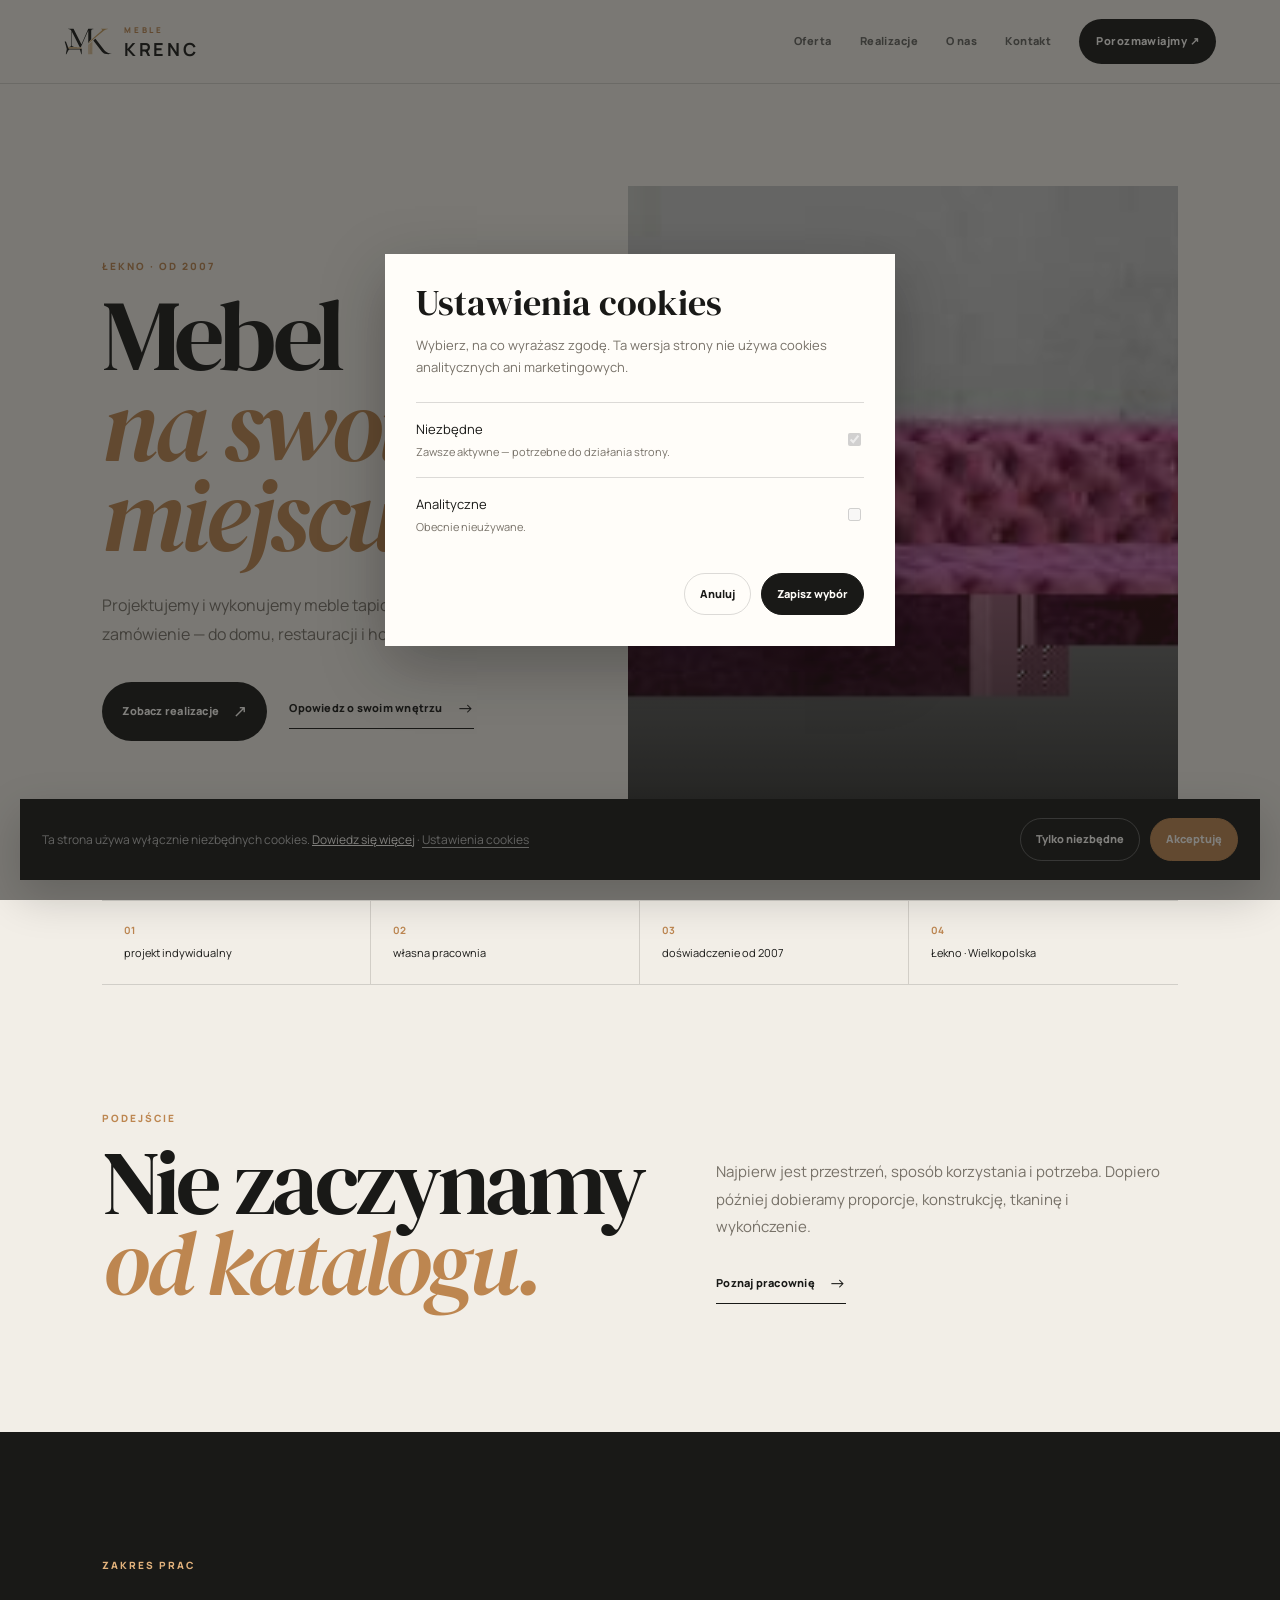
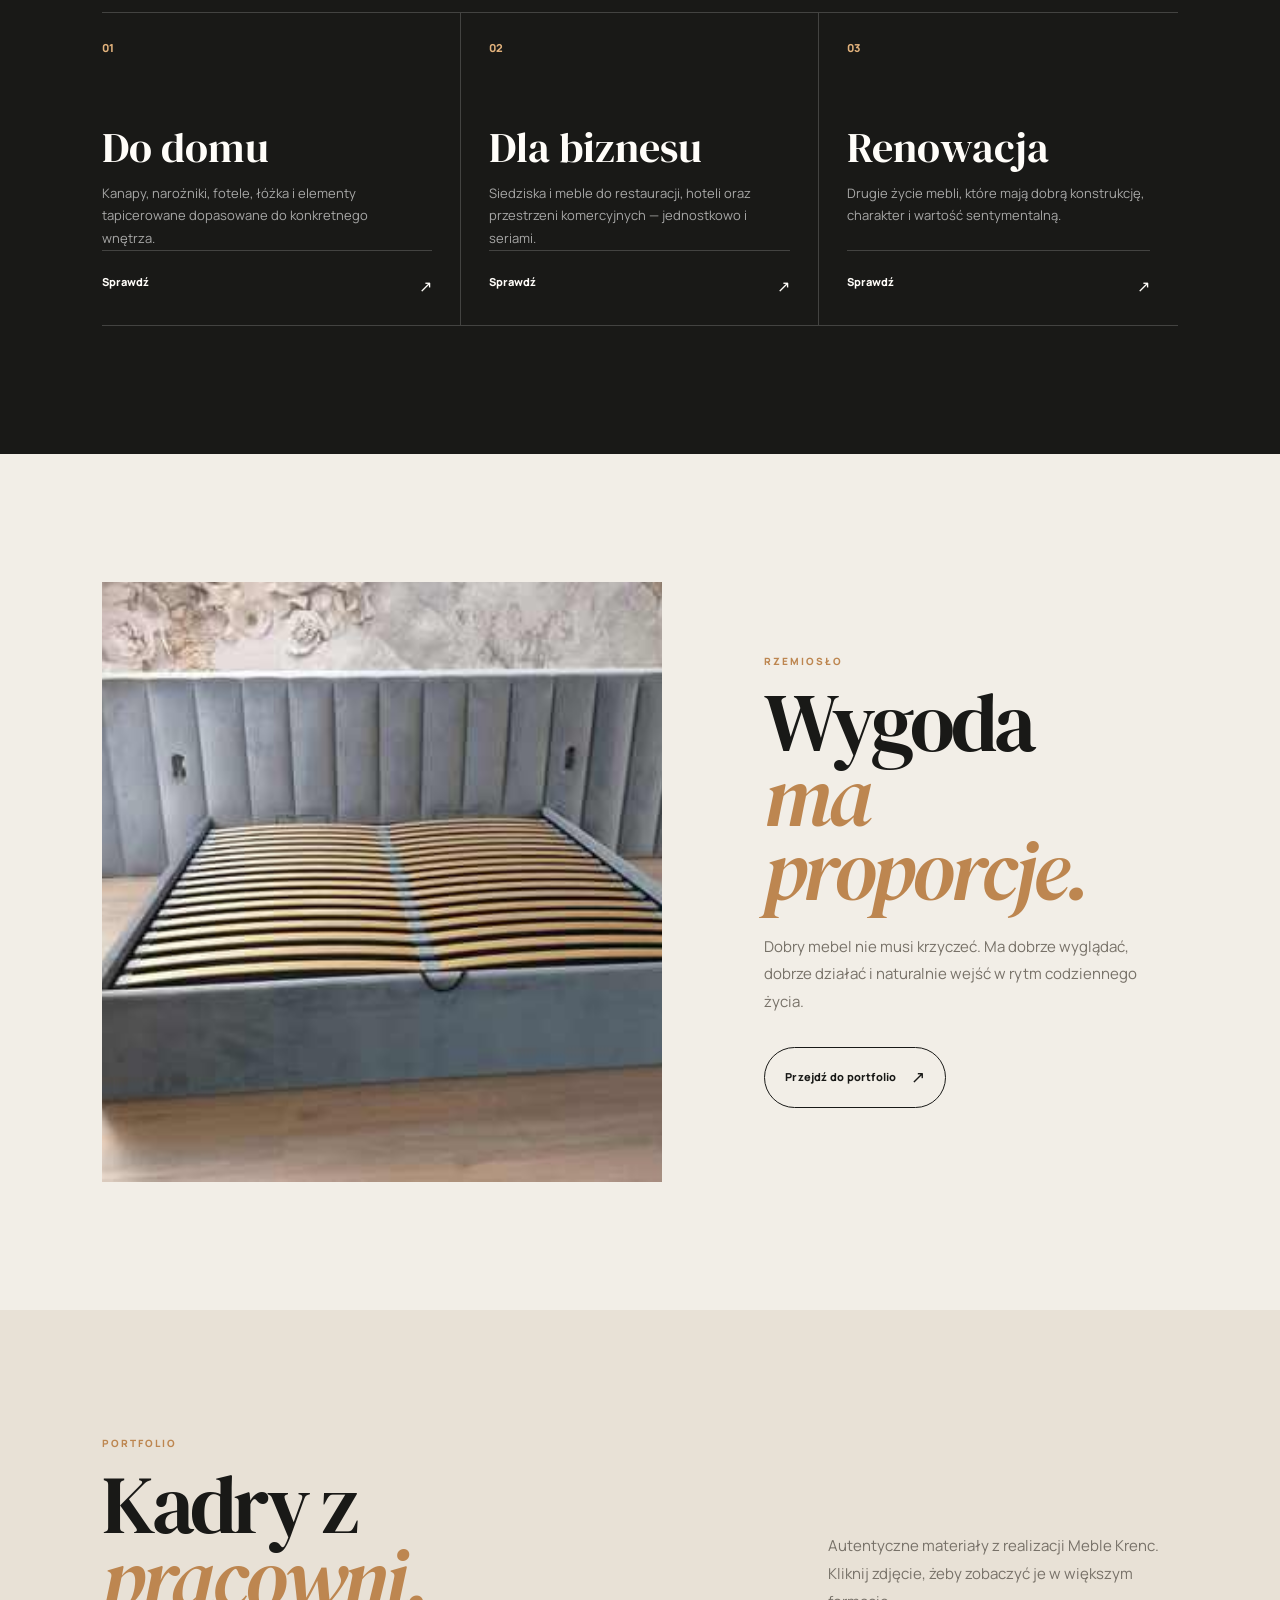
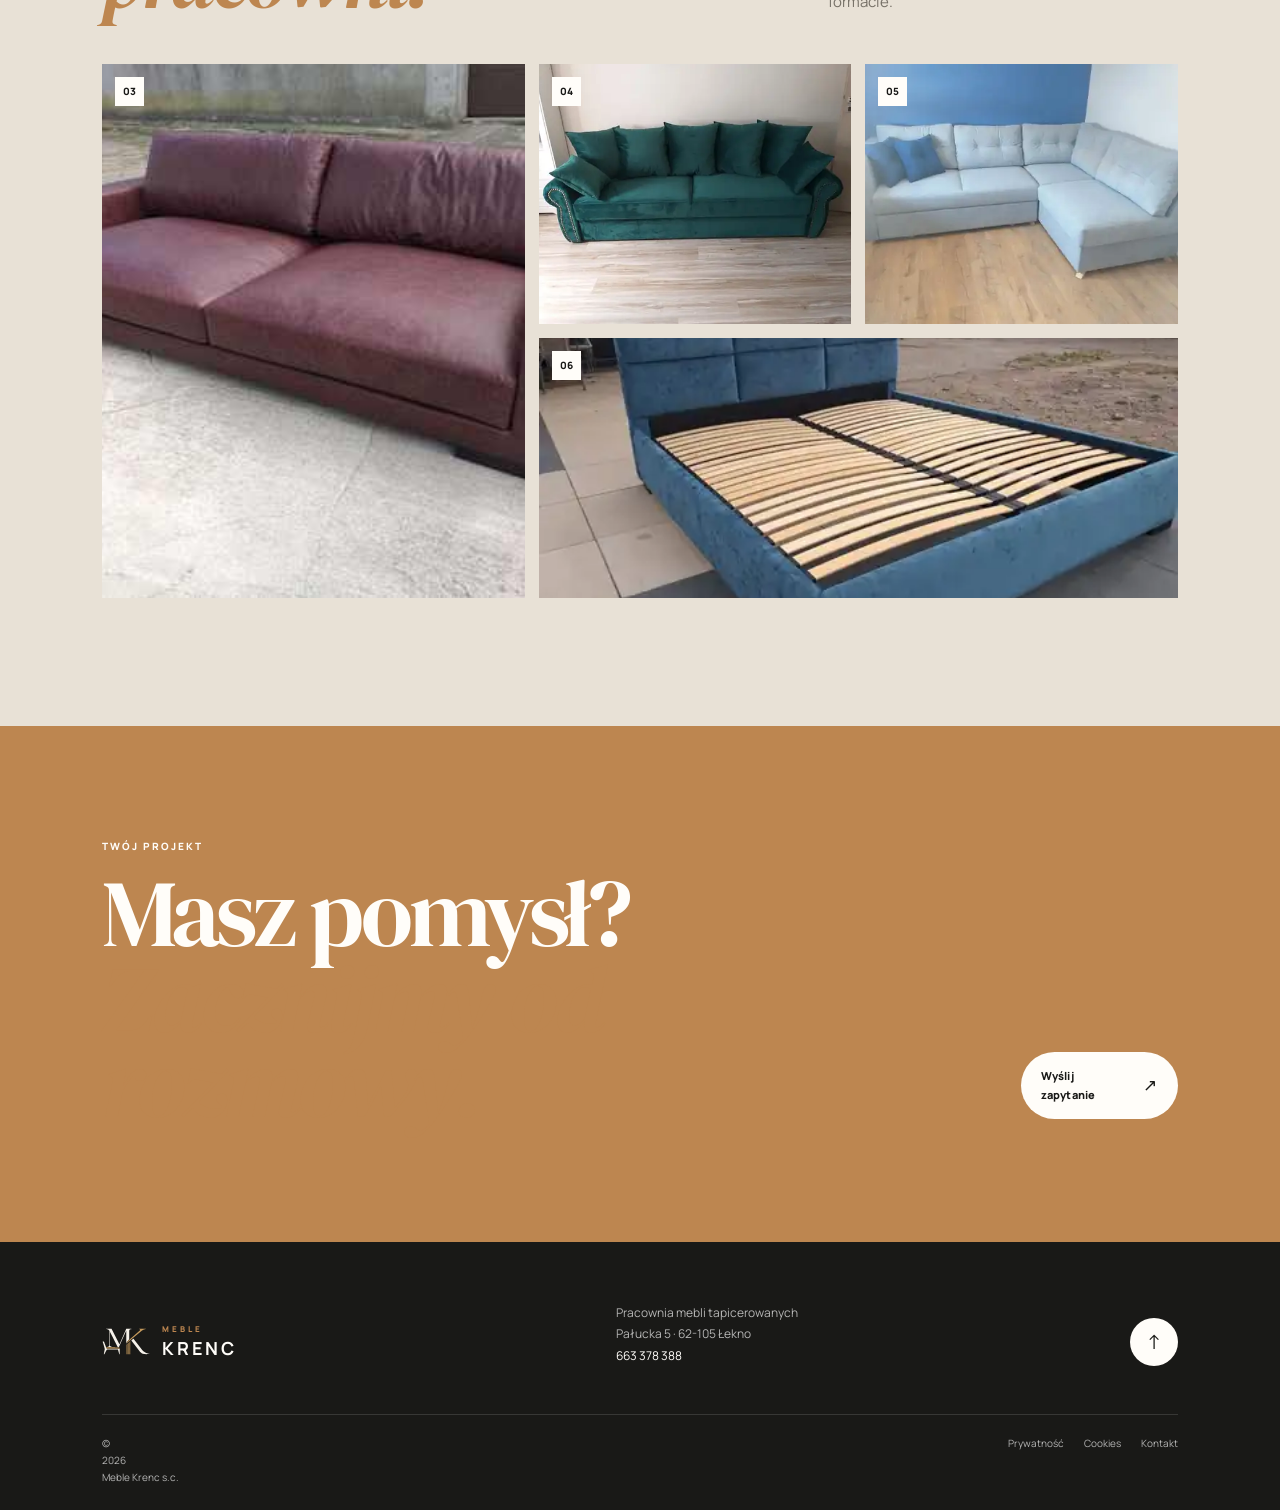
==== index.html @ d619978a "create editorial proposal" ====
<!doctype html>
<html lang="pl">
<head>
  <meta charset="utf-8" />
  <meta name="viewport" content="width=device-width, initial-scale=1" />
  <meta name="theme-color" content="#f2eee7" />
  <meta name="description" content="Meble Krenc — meble tapicerowane projektowane pod konkretną przestrzeń." />
  <title>Meble Krenc — editorial proposal</title>
  <link rel="icon" href="assets/favicon.svg" type="image/svg+xml" />
  <link rel="stylesheet" href="style.css" />
  <script defer src="app.js"></script>
</head>
<body>
  <a class="skip" href="#main">Przejdź do treści</a>
  <header class="header" data-header>
    <a class="brand" href="index.html" aria-label="Meble Krenc — strona główna">
      <img src="assets/logo.svg" alt="" />
      <span><small>MEBLE</small><strong>KRENC</strong></span>
    </a>
    <button class="menu" type="button" aria-expanded="false" aria-controls="nav"><i></i><i></i><span class="sr-only">Menu</span></button>
    <nav id="nav" class="nav" aria-label="Główna nawigacja">
      <a href="oferta.html">Oferta</a><a href="realizacje.html">Realizacje</a><a href="o-nas.html">O nas</a><a href="kontakt.html">Kontakt</a>
      <a class="nav-cta" href="kontakt.html">Porozmawiajmy <b>↗</b></a>
    </nav>
  </header>

  <main id="main">
    <section class="hero">
      <div class="hero-copy reveal"><p class="eyebrow">Łekno · od 2007</p><h1>Mebel<br /><em>na swoim miejscu.</em></h1><p class="lead">Projektujemy i wykonujemy meble tapicerowane na zamówienie — do domu, restauracji i hotelu.</p><div class="actions"><a class="button dark-button" href="realizacje.html">Zobacz realizacje <b>↗</b></a><a class="text-button" href="kontakt.html">Opowiedz o swoim wnętrzu <b>→</b></a></div></div>
      <figure class="hero-image reveal reveal-late"><img src="assets/realizacja-01.svg" alt="Mebel tapicerowany z realizacji Meble Krenc" /><figcaption><span>01 / realizacja</span><strong>Forma, która zostaje.</strong></figcaption></figure>
    </section>
    <div class="factbar"><span><b>01</b> projekt indywidualny</span><span><b>02</b> własna pracownia</span><span><b>03</b> doświadczenie od 2007</span><span><b>04</b> Łekno · Wielkopolska</span></div>

    <section class="intro section"><div class="section-kicker">Podejście</div><div class="intro-grid"><div><h2>Nie zaczynamy<br /><em>od katalogu.</em></h2></div><div class="copy"><p>Najpierw jest przestrzeń, sposób korzystania i potrzeba. Dopiero później dobieramy proporcje, konstrukcję, tkaninę i wykończenie.</p><a class="text-button" href="o-nas.html">Poznaj pracownię <b>→</b></a></div></div></section>

    <section class="services section dark-section"><div class="section-kicker light">Zakres prac</div><div class="service-grid"><article><span>01</span><h3>Do domu</h3><p>Kanapy, narożniki, fotele, łóżka i elementy tapicerowane dopasowane do konkretnego wnętrza.</p><a href="oferta.html#dom">Sprawdź <b>↗</b></a></article><article><span>02</span><h3>Dla biznesu</h3><p>Siedziska i meble do restauracji, hoteli oraz przestrzeni komercyjnych — jednostkowo i seriami.</p><a href="oferta.html#biznes">Sprawdź <b>↗</b></a></article><article><span>03</span><h3>Renowacja</h3><p>Drugie życie mebli, które mają dobrą konstrukcję, charakter i wartość sentymentalną.</p><a href="oferta.html#renowacja">Sprawdź <b>↗</b></a></article></div></section>

    <section class="feature section"><figure class="feature-image reveal"><img src="assets/realizacja-02.svg" alt="Mebel tapicerowany — realizacja Meble Krenc" /></figure><div class="feature-copy reveal reveal-late"><div class="section-kicker">Rzemiosło</div><h2>Wygoda<br /><em>ma proporcje.</em></h2><p>Dobry mebel nie musi krzyczeć. Ma dobrze wyglądać, dobrze działać i naturalnie wejść w rytm codziennego życia.</p><a class="button outline-button" href="realizacje.html">Przejdź do portfolio <b>↗</b></a></div></section>

    <section class="gallery-section section"><div class="gallery-head"><div><div class="section-kicker">Portfolio</div><h2>Kadry z<br /><em>pracowni.</em></h2></div><p>Autentyczne materiały z realizacji Meble Krenc. Kliknij zdjęcie, żeby zobaczyć je w większym formacie.</p></div><div class="gallery-grid"><a data-lightbox href="assets/realizacja-03.svg"><img src="assets/realizacja-03.svg" alt="Realizacja Meble Krenc 03" /><span>03</span></a><a data-lightbox href="assets/realizacja-04.svg"><img src="assets/realizacja-04.svg" alt="Realizacja Meble Krenc 04" /><span>04</span></a><a data-lightbox href="assets/realizacja-05.svg"><img src="assets/realizacja-05.svg" alt="Realizacja Meble Krenc 05" /><span>05</span></a><a data-lightbox href="assets/realizacja-06.svg"><img src="assets/realizacja-06.svg" alt="Realizacja Meble Krenc 06" /><span>06</span></a></div></section>

    <section class="cta"><div><p class="eyebrow light">Twój projekt</p><h2>Masz pomysł?<br /><em>Zacznijmy od rozmowy.</em></h2></div><a class="button light-button" href="kontakt.html">Wyślij zapytanie <b>↗</b></a></section>
  </main>
  <footer class="footer"><div class="footer-top"><a class="brand footer-brand" href="index.html"><img src="assets/logo-light.svg" alt="" /><span><small>MEBLE</small><strong>KRENC</strong></span></a><p>Pracownia mebli tapicerowanych<br />Pałucka 5 · 62-105 Łekno<br /><a href="tel:+48663378388">663 378 388</a></p><a class="footer-arrow" href="#main" aria-label="Wróć na górę">↑</a></div><div class="footer-bottom"><span>© <span data-year></span> Meble Krenc s.c.</span><span><a href="polityka-prywatnosci.html">Prywatność</a><a href="cookies.html">Cookies</a><a href="kontakt.html">Kontakt</a></span></div></footer>
  <div class="lightbox" data-lightbox-root hidden><button data-lightbox-close aria-label="Zamknij">×</button><img data-lightbox-image alt="" /></div>
</body>
</html>
---- style.css ----
@import url('https://fonts.googleapis.com/css2?family=DM+Serif+Display:ital@0;1&family=Manrope:wght@400;500;600;700;800&display=swap');
:root{--ink:#191917;--cream:#f2eee7;--paper:#e8e1d6;--white:#fffdf9;--gold:#bd8650;--muted:#777168;--line:rgba(25,25,23,.15);--display:'DM Serif Display',Georgia,serif;--body:'Manrope',Arial,sans-serif}*{box-sizing:border-box}html{scroll-behavior:smooth}body{margin:0;color:var(--ink);background:var(--cream);font:15px/1.7 var(--body);-webkit-font-smoothing:antialiased}body.menu-open{overflow:hidden}img{display:block;width:100%;max-width:100%}a{color:inherit;text-decoration:none}button{font:inherit;cursor:pointer}.skip{position:fixed;z-index:20;top:-60px;left:18px;padding:10px 14px;color:#fff;background:var(--ink)}.skip:focus{top:18px}.sr-only{position:absolute;width:1px;height:1px;overflow:hidden;clip:rect(0,0,0,0)}.header{height:84px;position:sticky;top:0;z-index:10;display:flex;align-items:center;justify-content:space-between;padding:0 clamp(24px,5vw,72px);background:rgba(242,238,231,.94);border-bottom:1px solid var(--line);backdrop-filter:blur(16px)}.brand{display:inline-flex;align-items:center;gap:12px}.brand>img{width:48px;height:50px;object-fit:contain}.brand>span{display:flex;flex-direction:column;line-height:1}.brand small{color:var(--gold);font-size:8px;font-weight:800;letter-spacing:.35em}.brand strong{margin-top:6px;font-size:18px;letter-spacing:.15em}.nav{display:flex;align-items:center;gap:28px;font-size:11px;font-weight:800;letter-spacing:.04em}.nav>a{opacity:.65;transition:.2s}.nav>a:hover,.nav>a:focus-visible{opacity:1;color:var(--gold)}.nav-cta{padding:13px 17px!important;color:var(--white)!important;background:var(--ink);border-radius:999px;opacity:1!important}.nav-cta:hover{color:var(--white)!important;background:var(--gold)}.menu{display:none;width:44px;height:44px;padding:0;border:0;border-radius:50%;background:var(--ink)}.menu i{display:block;width:16px;height:1px;margin:5px auto;background:var(--white);transition:.2s}.menu[aria-expanded=true] i:first-child{transform:translateY(3px) rotate(45deg)}.menu[aria-expanded=true] i:nth-child(2){transform:translateY(-3px) rotate(-45deg)}.hero{display:grid;grid-template-columns:minmax(0,.9fr) minmax(420px,1.1fr);gap:clamp(30px,6vw,96px);align-items:stretch;min-height:calc(100svh - 84px);padding:clamp(52px,8vw,112px) clamp(24px,8vw,120px) 54px}.hero-copy{display:flex;flex-direction:column;justify-content:center;padding:0 0 30px}.eyebrow,.section-kicker{margin:0 0 20px;color:var(--gold);font-size:10px;font-weight:800;line-height:1;letter-spacing:.2em;text-transform:uppercase}.hero h1,.intro h2,.feature h2,.gallery-head h2,.cta h2{margin:0;font:400 clamp(60px,7.8vw,118px)/.9 var(--display);letter-spacing:-.045em}.hero h1 em,.intro h2 em,.feature h2 em,.gallery-head h2 em,.cta h2 em{color:var(--gold);font-style:italic}.lead{max-width:470px;margin:30px 0 0;color:var(--muted);font-size:16px;line-height:1.8}.actions{display:flex;align-items:center;flex-wrap:wrap;gap:22px;margin-top:34px}.button,.text-button{display:inline-flex;align-items:center;justify-content:center;gap:14px;font-size:11px;font-weight:800;letter-spacing:.02em}.button{min-height:52px;padding:15px 20px;border-radius:999px}.button b,.text-button b{font-size:17px;font-weight:400}.dark-button{color:var(--white);background:var(--ink)}.dark-button:hover{background:var(--gold)}.text-button{padding-bottom:5px;border-bottom:1px solid currentColor}.text-button:hover{color:var(--gold)}.hero-image{position:relative;min-height:540px;overflow:hidden;margin:0;background:var(--paper)}.hero-image img{height:100%;object-fit:cover}.hero-image:after{content:'';position:absolute;inset:0;background:linear-gradient(180deg,transparent 55%,rgba(16,16,14,.78))}.hero-image figcaption{position:absolute;z-index:1;right:28px;bottom:22px;left:28px;display:flex;justify-content:space-between;gap:20px;color:var(--white);font-size:10px}.hero-image figcaption strong{font-size:12px}.factbar{display:grid;grid-template-columns:repeat(4,1fr);border-top:1px solid var(--line);border-bottom:1px solid var(--line);margin:0 clamp(24px,8vw,120px)}.factbar span{padding:21px 22px;border-right:1px solid var(--line);font-size:11px}.factbar span:last-child{border-right:0}.factbar b{display:block;margin-bottom:5px;color:var(--gold);font-size:10px}.section{padding:clamp(82px,10vw,150px) clamp(24px,8vw,120px)}.intro-grid{display:grid;grid-template-columns:1.1fr .9fr;gap:50px;align-items:end}.intro h2{font-size:clamp(58px,7vw,104px)}.copy{max-width:450px}.copy p,.feature-copy>p,.gallery-head>p{margin:0;color:var(--muted);font-size:15px;line-height:1.85}.copy .text-button{margin-top:28px}.dark-section{color:var(--white);background:var(--ink)}.dark-section .section-kicker{color:#e2b27c}.service-grid{display:grid;grid-template-columns:repeat(3,1fr);margin-top:42px;border-top:1px solid rgba(255,255,255,.18);border-bottom:1px solid rgba(255,255,255,.18)}.service-grid article{min-height:300px;padding:26px 28px 25px 0;border-right:1px solid rgba(255,255,255,.18);display:flex;flex-direction:column}.service-grid article+article{padding-left:28px}.service-grid article:last-child{border:0}.service-grid article>span{color:#e2b27c;font-size:11px;font-weight:800}.service-grid h3{margin:68px 0 14px;font:400 42px/1 var(--display)}.service-grid p{max-width:310px;margin:0;color:rgba(255,255,255,.62);font-size:13px;line-height:1.75}.service-grid a{display:flex;justify-content:space-between;margin-top:auto;padding-top:22px;border-top:1px solid rgba(255,255,255,.18);font-size:11px;font-weight:800}.service-grid a b{font-size:16px;font-weight:400}.service-grid a:hover{color:#e2b27c}.feature{display:grid;grid-template-columns:1.15fr .85fr;gap:clamp(38px,8vw,120px);align-items:center}.feature-image{height:min(600px,55vw);overflow:hidden;margin:0;background:var(--paper)}.feature-image img{height:100%;object-fit:cover}.feature-copy{max-width:470px}.feature h2{margin-bottom:25px;font-size:clamp(58px,6.4vw,96px)}.feature-copy .button{margin-top:31px}.outline-button{border:1px solid var(--ink)}.outline-button:hover{color:var(--white);background:var(--ink)}.gallery-section{background:var(--paper)}.gallery-head{display:flex;justify-content:space-between;align-items:end;gap:40px;margin-bottom:48px}.gallery-head h2{font-size:clamp(58px,6.4vw,94px)}.gallery-head>p{max-width:350px}.gallery-grid{display:grid;grid-template-columns:1.15fr .85fr .85fr;grid-template-rows:260px 260px;gap:14px}.gallery-grid a{position:relative;overflow:hidden;background:var(--cream)}.gallery-grid a:first-child{grid-row:1 / 3}.gallery-grid a:nth-child(4){grid-column:2 / 4}.gallery-grid img{height:100%;object-fit:cover;transition:transform .5s}.gallery-grid a:hover img{transform:scale(1.045)}.gallery-grid span{position:absolute;top:13px;left:13px;padding:6px 8px;color:var(--ink);background:var(--white);font-size:10px;font-weight:800}.cta{display:flex;align-items:end;justify-content:space-between;gap:40px;padding:clamp(76px,9vw,130px) clamp(24px,8vw,120px);color:var(--white);background:var(--gold)}.cta h2{font-size:clamp(58px,7.4vw,112px)}.cta .light{color:var(--white)}.light-button{color:var(--ink);background:var(--white);margin-bottom:7px}.light-button:hover{background:var(--ink);color:var(--white)}.footer{padding:60px clamp(24px,8vw,120px) 24px;color:rgba(255,255,255,.68);background:var(--ink)}.footer-top{display:grid;grid-template-columns:1fr 1fr auto;gap:50px;align-items:end;padding-bottom:48px}.footer-brand{color:var(--white)}.footer-brand strong{font-size:18px}.footer-top p{margin:0;font-size:12px;line-height:1.8}.footer-top p a{color:var(--white)}.footer-arrow{width:48px;height:48px;display:grid;place-items:center;border-radius:50%;color:var(--ink);background:var(--white);font-size:20px}.footer-bottom{display:flex;justify-content:space-between;gap:24px;padding-top:20px;border-top:1px solid rgba(255,255,255,.13);font-size:10px}.footer-bottom span:last-child{display:flex;gap:20px}.footer-bottom a:hover{color:#e2b27c}.lightbox{position:fixed;z-index:30;inset:0;display:grid;place-items:center;padding:5vw;background:rgba(14,14,13,.9)}.lightbox[hidden]{display:none}.lightbox img{width:auto;max-width:90vw;height:auto;max-height:86vh;object-fit:contain}.lightbox button{position:absolute;top:22px;right:28px;border:0;color:#fff;background:none;font-size:38px;font-weight:200}@keyframes rise{to{opacity:1;transform:none}}.reveal{opacity:0;transform:translateY(20px);animation:rise .7s .1s ease forwards}.reveal-late{animation-delay:.2s}
@media(max-width:900px){.header{height:74px}.hero{grid-template-columns:1fr;min-height:0;padding:60px 32px 42px}.hero-copy{padding-bottom:0}.hero-image{height:min(630px,92vw);min-height:0}.factbar{grid-template-columns:1fr 1fr;margin:0 32px}.factbar span:nth-child(2){border-right:0}.factbar span:nth-child(-n+2){border-bottom:1px solid var(--line)}.intro-grid,.feature{grid-template-columns:1fr;gap:36px}.feature-image{height:min(560px,100vw)}.service-grid{grid-template-columns:1fr}.service-grid article,.service-grid article+article{min-height:0;padding:27px 0;border-right:0;border-bottom:1px solid rgba(255,255,255,.18)}.service-grid h3{margin-top:45px}.gallery-head{align-items:start;flex-direction:column}.gallery-grid{grid-template-columns:1fr 1fr;grid-template-rows:260px 190px 190px}.gallery-grid a:first-child{grid-column:1 / 3;grid-row:auto}.gallery-grid a:nth-child(4){grid-column:auto}.cta{align-items:start;flex-direction:column}.footer-top{grid-template-columns:1fr auto}.footer-top p{grid-column:1 / 3}}
@media(max-width:680px){.header{padding:0 18px}.brand>img{width:42px;height:46px}.brand strong{font-size:16px}.menu{display:block}.nav{position:fixed;z-index:9;inset:74px 0 0;display:flex;align-items:stretch;flex-direction:column;gap:0;padding:22px;background:var(--cream);visibility:hidden;opacity:0;pointer-events:none;transform:translateX(100%);transition:.25s}.nav.is-open{visibility:visible;opacity:1;pointer-events:auto;transform:none}.nav>a{padding:18px 0;border-bottom:1px solid var(--line);font-size:18px;opacity:1}.nav-cta{margin-top:22px;text-align:center}.hero{padding:54px 18px 34px}.hero h1{font-size:clamp(58px,16vw,78px)}.lead{font-size:14px}.actions{align-items:stretch;flex-direction:column;max-width:300px;gap:16px}.actions .button{width:100%}.factbar{margin:0 18px}.factbar span{padding:16px 13px;font-size:10px}.section{padding:78px 18px}.intro h2,.feature h2,.gallery-head h2,.cta h2{font-size:clamp(53px,15vw,74px)}.service-grid{margin-top:32px}.feature-image{height:390px}.gallery-grid{grid-template-rows:240px 150px 150px;gap:10px}.gallery-grid span{top:8px;left:8px}.cta{padding:76px 18px}.footer{padding:48px 18px 22px}.footer-top{grid-template-columns:1fr;gap:25px;padding-bottom:34px}.footer-top p{grid-column:auto}.footer-bottom{align-items:start;flex-direction:column;gap:14px}.footer-bottom span:last-child{flex-wrap:wrap;gap:10px 16px}}
@media(prefers-reduced-motion:reduce){html{scroll-behavior:auto}.reveal{animation:none;opacity:1;transform:none}.gallery-grid img{transition:none}}
.legal{min-height:calc(100vh - 84px)}.legal h1{margin:0;font:400 clamp(66px,9vw,132px)/.88 var(--display);letter-spacing:-.05em}.legal h1 em{color:var(--gold);font-style:italic}.legal-lead{max-width:620px;margin:34px 0 0;color:var(--muted);font-size:18px;line-height:1.75}.legal-body{max-width:760px;margin:76px 0 0;padding-top:35px;border-top:1px solid var(--line)}.legal-body h2{margin:38px 0 8px;font:400 32px/1.1 var(--display)}.legal-body h2:first-child{margin-top:0}.legal-body p{margin:0;color:var(--muted);line-height:1.85}.legal-body a{color:var(--gold);text-decoration:underline;text-underline-offset:3px}.legal-date{margin-top:52px!important;font-size:12px}.cookie-bar{position:fixed;z-index:25;right:20px;bottom:20px;left:20px;display:flex;align-items:center;justify-content:space-between;gap:25px;padding:19px 22px;color:var(--white);background:var(--ink);box-shadow:0 16px 45px rgba(0,0,0,.2)}.cookie-bar[hidden],.cookie-dialog[hidden]{display:none}.cookie-bar p{margin:0;color:rgba(255,255,255,.72);font-size:12px;line-height:1.5}.cookie-bar p a{color:var(--white);text-decoration:underline}.cookie-actions{display:flex;flex:none;gap:10px}.cookie-actions button{padding:11px 15px;border:1px solid rgba(255,255,255,.3);border-radius:999px;color:var(--white);background:transparent;font-size:11px;font-weight:800}.cookie-actions button:last-child{border-color:var(--gold);background:var(--gold)}.cookie-settings{position:fixed;z-index:26;inset:0;display:grid;place-items:center;padding:20px;background:rgba(25,25,23,.55)}.cookie-dialog{width:min(510px,100%);padding:31px;color:var(--ink);background:var(--white);box-shadow:0 20px 60px rgba(0,0,0,.28)}.cookie-dialog h2{margin:0;font:400 36px/1 var(--display)}.cookie-dialog>p{margin:13px 0 24px;color:var(--muted);font-size:13px}.cookie-row{display:flex;align-items:center;justify-content:space-between;padding:15px 0;border-top:1px solid var(--line);font-size:13px}.cookie-row small{display:block;margin-top:3px;color:var(--muted);font-size:11px}.cookie-row input{accent-color:var(--gold)}.cookie-dialog .cookie-actions{justify-content:flex-end;margin-top:21px}.cookie-dialog .cookie-actions button{color:var(--ink);border-color:var(--line)}.cookie-dialog .cookie-actions button:last-child{color:var(--white);border-color:var(--ink);background:var(--ink)}.cookie-open{display:inline;border:0;padding:0;color:inherit;background:none;font:inherit;text-decoration:underline;text-underline-offset:3px}@media(max-width:680px){.legal h1{font-size:clamp(59px,17vw,82px)}.legal-lead{font-size:15px}.legal-body{margin-top:55px}.cookie-bar{right:12px;bottom:12px;left:12px;align-items:stretch;flex-direction:column;gap:16px;padding:17px}.cookie-actions{display:grid;grid-template-columns:1fr 1fr}.cookie-actions button{padding:12px 8px}.cookie-dialog{padding:24px}.cookie-dialog h2{font-size:31px}}
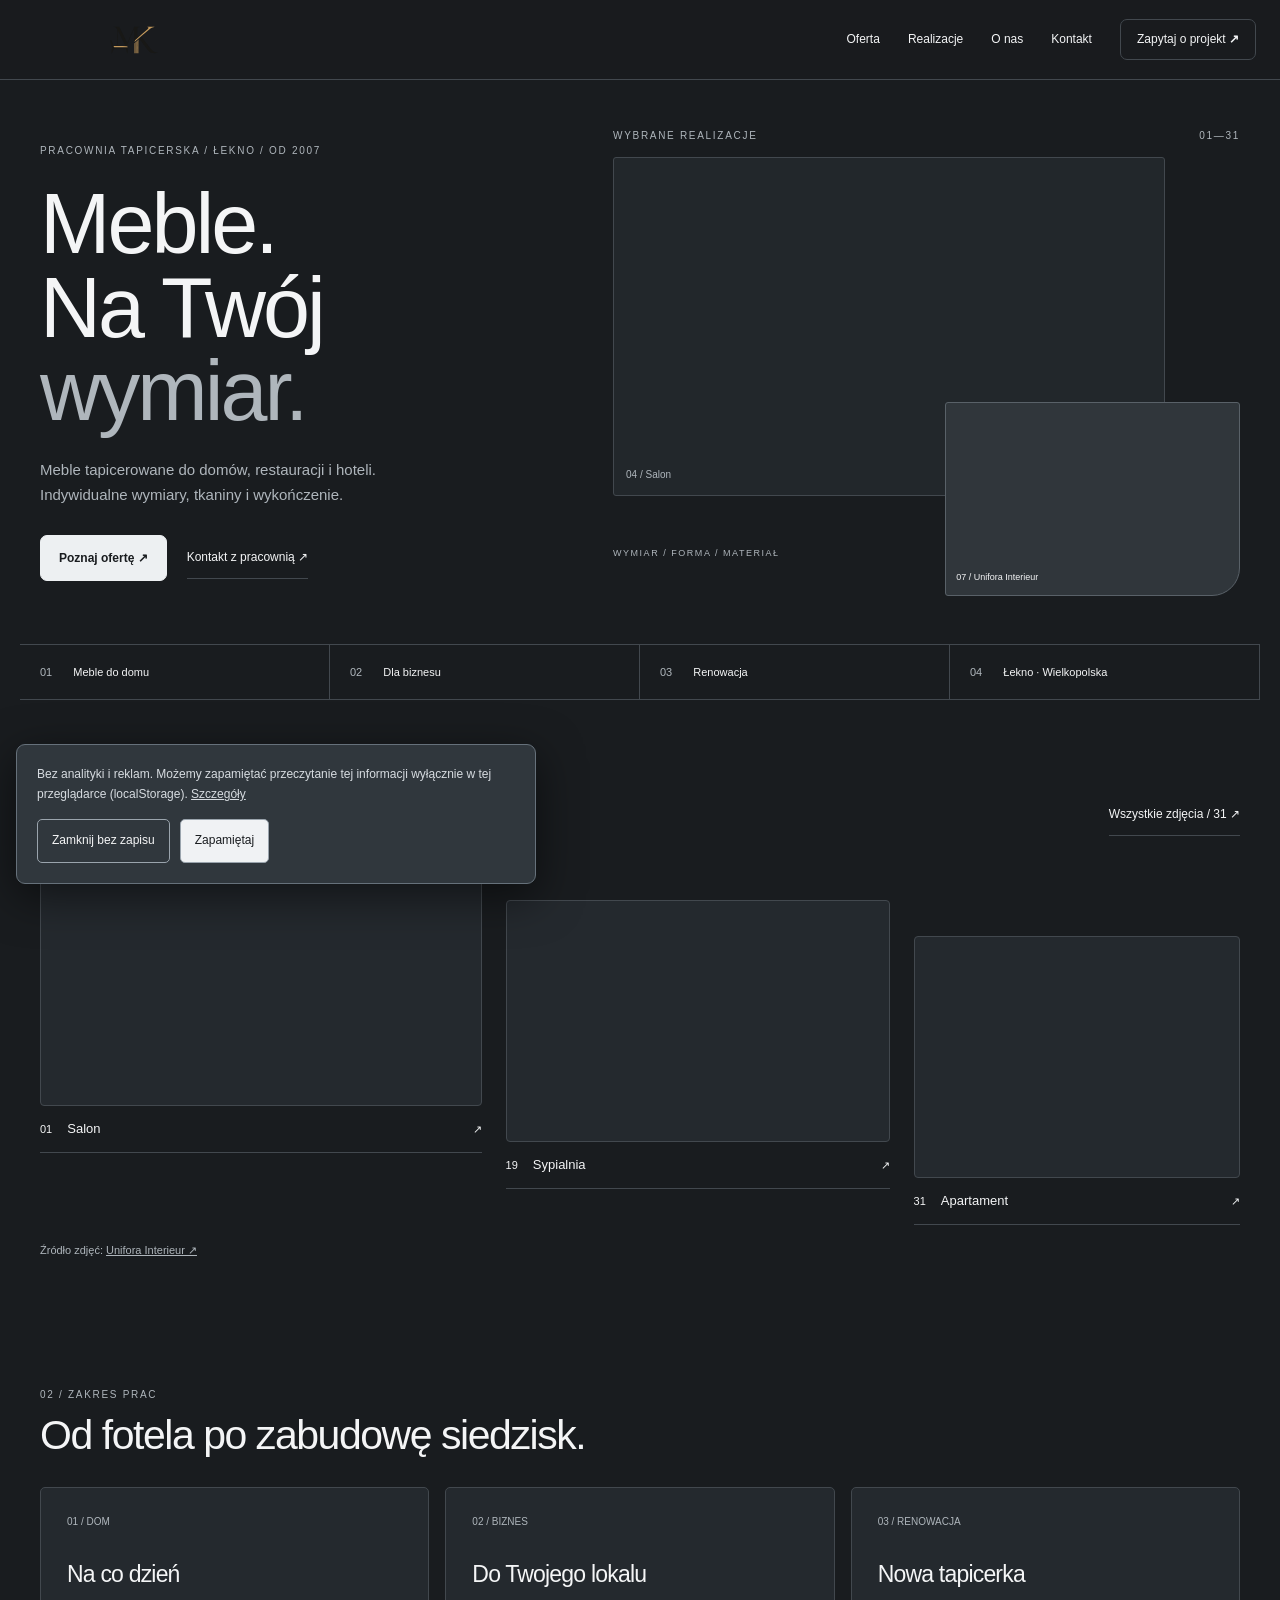
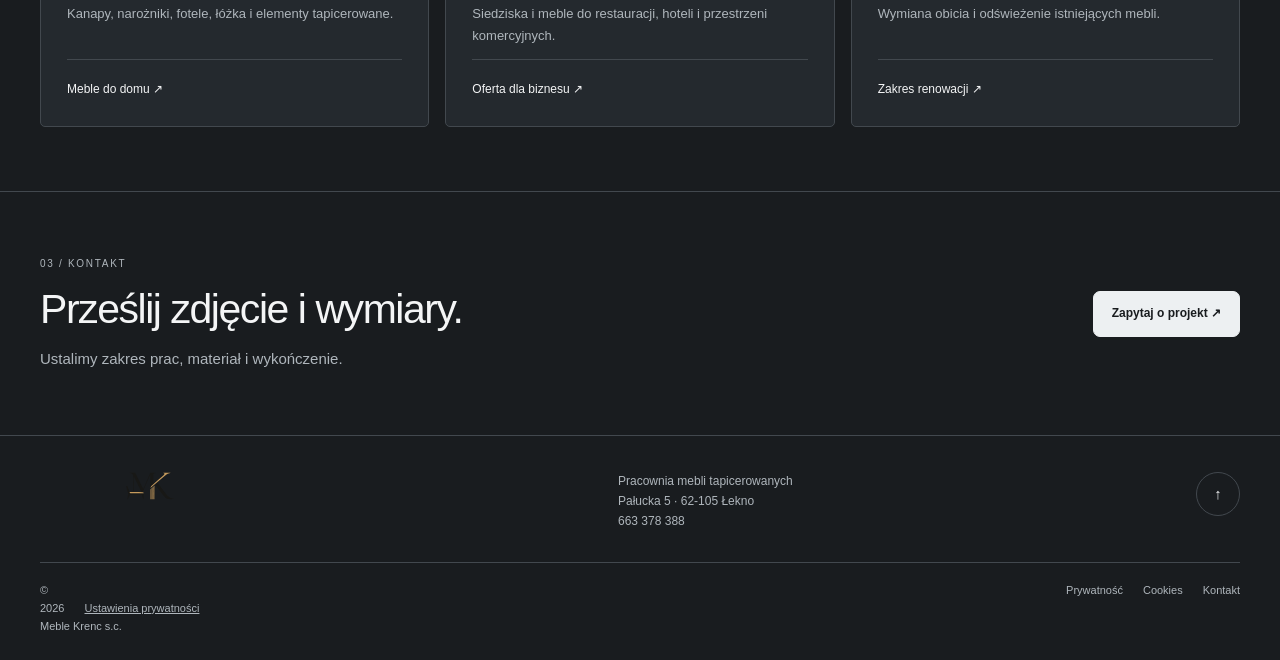
==== commit ac33d242: "Finalize editorial homepage" ====
--- a/index.html
+++ b/index.html
@@ -3,9 +3,9 @@
 <head>
   <meta charset="utf-8" />
   <meta name="viewport" content="width=device-width, initial-scale=1" />
-  <meta name="theme-color" content="#f2eee7" />
+  <meta name="theme-color" content="#191c1f" />
   <meta name="description" content="Meble Krenc — meble tapicerowane projektowane pod konkretną przestrzeń." />
-  <title>Meble Krenc — editorial proposal</title>
+  <title>Meble Krenc — meble tapicerowane na wymiar</title>
   <link rel="icon" href="assets/favicon.svg" type="image/svg+xml" />
   <link rel="stylesheet" href="style.css" />
   <script defer src="app.js"></script>
@@ -14,34 +14,22 @@
   <a class="skip" href="#main">Przejdź do treści</a>
   <header class="header" data-header>
     <a class="brand" href="index.html" aria-label="Meble Krenc — strona główna">
-      <img src="assets/logo.svg" alt="" />
-      <span><small>MEBLE</small><strong>KRENC</strong></span>
+      <img src="assets/logo.svg" alt="MEBLE KRENC" width="220" height="28">
     </a>
     <button class="menu" type="button" aria-expanded="false" aria-controls="nav"><i></i><i></i><span class="sr-only">Menu</span></button>
     <nav id="nav" class="nav" aria-label="Główna nawigacja">
       <a href="oferta.html">Oferta</a><a href="realizacje.html">Realizacje</a><a href="o-nas.html">O nas</a><a href="kontakt.html">Kontakt</a>
-      <a class="nav-cta" href="kontakt.html">Porozmawiajmy <b>↗</b></a>
+      <a class="nav-cta" href="kontakt.html">Zapytaj o projekt <b>↗</b></a>
     </nav>
   </header>
 
   <main id="main">
-    <section class="hero">
-      <div class="hero-copy reveal"><p class="eyebrow">Łekno · od 2007</p><h1>Mebel<br /><em>na swoim miejscu.</em></h1><p class="lead">Projektujemy i wykonujemy meble tapicerowane na zamówienie — do domu, restauracji i hotelu.</p><div class="actions"><a class="button dark-button" href="realizacje.html">Zobacz realizacje <b>↗</b></a><a class="text-button" href="kontakt.html">Opowiedz o swoim wnętrzu <b>→</b></a></div></div>
-      <figure class="hero-image reveal reveal-late"><img src="assets/realizacja-01.svg" alt="Mebel tapicerowany z realizacji Meble Krenc" /><figcaption><span>01 / realizacja</span><strong>Forma, która zostaje.</strong></figcaption></figure>
-    </section>
-    <div class="factbar"><span><b>01</b> projekt indywidualny</span><span><b>02</b> własna pracownia</span><span><b>03</b> doświadczenie od 2007</span><span><b>04</b> Łekno · Wielkopolska</span></div>
-
-    <section class="intro section"><div class="section-kicker">Podejście</div><div class="intro-grid"><div><h2>Nie zaczynamy<br /><em>od katalogu.</em></h2></div><div class="copy"><p>Najpierw jest przestrzeń, sposób korzystania i potrzeba. Dopiero później dobieramy proporcje, konstrukcję, tkaninę i wykończenie.</p><a class="text-button" href="o-nas.html">Poznaj pracownię <b>→</b></a></div></div></section>
-
-    <section class="services section dark-section"><div class="section-kicker light">Zakres prac</div><div class="service-grid"><article><span>01</span><h3>Do domu</h3><p>Kanapy, narożniki, fotele, łóżka i elementy tapicerowane dopasowane do konkretnego wnętrza.</p><a href="oferta.html#dom">Sprawdź <b>↗</b></a></article><article><span>02</span><h3>Dla biznesu</h3><p>Siedziska i meble do restauracji, hoteli oraz przestrzeni komercyjnych — jednostkowo i seriami.</p><a href="oferta.html#biznes">Sprawdź <b>↗</b></a></article><article><span>03</span><h3>Renowacja</h3><p>Drugie życie mebli, które mają dobrą konstrukcję, charakter i wartość sentymentalną.</p><a href="oferta.html#renowacja">Sprawdź <b>↗</b></a></article></div></section>
-
-    <section class="feature section"><figure class="feature-image reveal"><img src="assets/realizacja-02.svg" alt="Mebel tapicerowany — realizacja Meble Krenc" /></figure><div class="feature-copy reveal reveal-late"><div class="section-kicker">Rzemiosło</div><h2>Wygoda<br /><em>ma proporcje.</em></h2><p>Dobry mebel nie musi krzyczeć. Ma dobrze wyglądać, dobrze działać i naturalnie wejść w rytm codziennego życia.</p><a class="button outline-button" href="realizacje.html">Przejdź do portfolio <b>↗</b></a></div></section>
-
-    <section class="gallery-section section"><div class="gallery-head"><div><div class="section-kicker">Portfolio</div><h2>Kadry z<br /><em>pracowni.</em></h2></div><p>Autentyczne materiały z realizacji Meble Krenc. Kliknij zdjęcie, żeby zobaczyć je w większym formacie.</p></div><div class="gallery-grid"><a data-lightbox href="assets/realizacja-03.svg"><img src="assets/realizacja-03.svg" alt="Realizacja Meble Krenc 03" /><span>03</span></a><a data-lightbox href="assets/realizacja-04.svg"><img src="assets/realizacja-04.svg" alt="Realizacja Meble Krenc 04" /><span>04</span></a><a data-lightbox href="assets/realizacja-05.svg"><img src="assets/realizacja-05.svg" alt="Realizacja Meble Krenc 05" /><span>05</span></a><a data-lightbox href="assets/realizacja-06.svg"><img src="assets/realizacja-06.svg" alt="Realizacja Meble Krenc 06" /><span>06</span></a></div></section>
-
-    <section class="cta"><div><p class="eyebrow light">Twój projekt</p><h2>Masz pomysł?<br /><em>Zacznijmy od rozmowy.</em></h2></div><a class="button light-button" href="kontakt.html">Wyślij zapytanie <b>↗</b></a></section>
-  </main>
-  <footer class="footer"><div class="footer-top"><a class="brand footer-brand" href="index.html"><img src="assets/logo-light.svg" alt="" /><span><small>MEBLE</small><strong>KRENC</strong></span></a><p>Pracownia mebli tapicerowanych<br />Pałucka 5 · 62-105 Łekno<br /><a href="tel:+48663378388">663 378 388</a></p><a class="footer-arrow" href="#main" aria-label="Wróć na górę">↑</a></div><div class="footer-bottom"><span>© <span data-year></span> Meble Krenc s.c.</span><span><a href="polityka-prywatnosci.html">Prywatność</a><a href="cookies.html">Cookies</a><a href="kontakt.html">Kontakt</a></span></div></footer>
+<section class="hero"><div class="hero-copy"><p class="eyebrow">Pracownia tapicerska / Łekno / od 2007</p><h1>Meble.<br>Na Twój<br><span>wymiar.</span></h1><p class="lead">Meble tapicerowane do domów, restauracji i hoteli. Indywidualne wymiary, tkaniny i wykończenie.</p><div class="actions"><a class="button" href="oferta.html">Poznaj ofertę ↗</a><a class="text-button" href="kontakt.html">Kontakt z pracownią ↗</a></div></div><div class="photo-composition"><div class="frame-label"><span>WYBRANE REALIZACJE</span><span>01—31</span></div><figure class="hero-image"><a data-lightbox href="#" data-photo-link="living-04"><img fetchpriority="high" src="[data-uri]" data-photo="living-04" alt="Jasny narożnik w salonie"></a><figcaption><span>04 / Salon</span><span>Unifora Interieur ↗</span></figcaption></figure><figure class="inset-image"><a data-lightbox href="#" data-photo-link="eating-01"><img loading="lazy" src="[data-uri]" data-photo="eating-01" alt="Detal tapicerowanego krzesła"></a><figcaption>07 / Unifora Interieur</figcaption></figure><span class="composition-note">WYMIAR / FORMA / MATERIAŁ</span></div></section>
+<div class="factbar"><span><b>01</b> Meble do domu</span><span><b>02</b> Dla biznesu</span><span><b>03</b> Renowacja</span><span><b>04</b> Łekno · Wielkopolska</span></div>
+<section class="section"><div class="section-heading"><div><p class="eyebrow">01 / Portfolio</p><h2>Indeks realizacji</h2></div><a class="text-button" href="realizacje.html">Wszystkie zdjęcia / 31 ↗</a></div><div class="project-index"><a data-lightbox href="#" data-photo-link="living-01"><div class="project-photo"><img loading="lazy" src="[data-uri]" data-photo="living-01" alt="Salon — Unifora Interieur"></div><div class="project-caption"><span>01</span><h3>Salon</h3><span>↗</span></div></a><a data-lightbox href="#" data-photo-link="sleeping-01"><div class="project-photo"><img loading="lazy" src="[data-uri]" data-photo="sleeping-01" alt="Sypialnia — Unifora Interieur"></div><div class="project-caption"><span>19</span><h3>Sypialnia</h3><span>↗</span></div></a><a data-lightbox href="#" data-photo-link="apartments-02"><div class="project-photo"><img loading="lazy" src="[data-uri]" data-photo="apartments-02" alt="Apartament — Unifora Interieur"></div><div class="project-caption"><span>31</span><h3>Apartament</h3><span>↗</span></div></a></div><p class="source-note">Źródło zdjęć: <a href="https://www.unifora.at" target="_blank" rel="noreferrer">Unifora Interieur ↗</a></p></section>
+<section class="section services"><div class="section-heading"><div><p class="eyebrow">02 / Zakres prac</p><h2>Od fotela po zabudowę siedzisk.</h2></div></div><div class="service-grid"><article><span>01 / DOM</span><h3>Na co dzień</h3><p>Kanapy, narożniki, fotele, łóżka i elementy tapicerowane.</p><a href="oferta.html#dom">Meble do domu ↗</a></article><article><span>02 / BIZNES</span><h3>Do Twojego lokalu</h3><p>Siedziska i meble do restauracji, hoteli i przestrzeni komercyjnych.</p><a href="oferta.html#biznes">Oferta dla biznesu ↗</a></article><article><span>03 / RENOWACJA</span><h3>Nowa tapicerka</h3><p>Wymiana obicia i odświeżenie istniejących mebli.</p><a href="oferta.html#renowacja">Zakres renowacji ↗</a></article></div></section>
+<section class="cta"><div><p class="eyebrow">03 / Kontakt</p><h2>Prześlij zdjęcie i wymiary.</h2><p>Ustalimy zakres prac, materiał i wykończenie.</p></div><a class="button" href="kontakt.html">Zapytaj o projekt ↗</a></section></main>
+  <footer class="footer"><div class="footer-top"><a class="brand footer-brand" href="index.html"><img src="assets/logo.svg" alt="MEBLE KRENC" width="220" height="28"></a><p>Pracownia mebli tapicerowanych<br />Pałucka 5 · 62-105 Łekno<br /><a href="tel:+48663378388">663 378 388</a></p><a class="footer-arrow" href="#main" aria-label="Wróć na górę">↑</a></div><div class="footer-bottom"><span>© <span data-year></span> Meble Krenc s.c.</span><span><a href="polityka-prywatnosci.html">Prywatność</a><a href="cookies.html">Cookies</a><a href="kontakt.html">Kontakt</a></span></div></footer>
   <div class="lightbox" data-lightbox-root hidden><button data-lightbox-close aria-label="Zamknij">×</button><img data-lightbox-image alt="" /></div>
 </body>
 </html>
--- a/style.css
+++ b/style.css
@@ -1,6 +1,6 @@
-@import url('https://fonts.googleapis.com/css2?family=DM+Serif+Display:ital@0;1&family=Manrope:wght@400;500;600;700;800&display=swap');
-:root{--ink:#191917;--cream:#f2eee7;--paper:#e8e1d6;--white:#fffdf9;--gold:#bd8650;--muted:#777168;--line:rgba(25,25,23,.15);--display:'DM Serif Display',Georgia,serif;--body:'Manrope',Arial,sans-serif}*{box-sizing:border-box}html{scroll-behavior:smooth}body{margin:0;color:var(--ink);background:var(--cream);font:15px/1.7 var(--body);-webkit-font-smoothing:antialiased}body.menu-open{overflow:hidden}img{display:block;width:100%;max-width:100%}a{color:inherit;text-decoration:none}button{font:inherit;cursor:pointer}.skip{position:fixed;z-index:20;top:-60px;left:18px;padding:10px 14px;color:#fff;background:var(--ink)}.skip:focus{top:18px}.sr-only{position:absolute;width:1px;height:1px;overflow:hidden;clip:rect(0,0,0,0)}.header{height:84px;position:sticky;top:0;z-index:10;display:flex;align-items:center;justify-content:space-between;padding:0 clamp(24px,5vw,72px);background:rgba(242,238,231,.94);border-bottom:1px solid var(--line);backdrop-filter:blur(16px)}.brand{display:inline-flex;align-items:center;gap:12px}.brand>img{width:48px;height:50px;object-fit:contain}.brand>span{display:flex;flex-direction:column;line-height:1}.brand small{color:var(--gold);font-size:8px;font-weight:800;letter-spacing:.35em}.brand strong{margin-top:6px;font-size:18px;letter-spacing:.15em}.nav{display:flex;align-items:center;gap:28px;font-size:11px;font-weight:800;letter-spacing:.04em}.nav>a{opacity:.65;transition:.2s}.nav>a:hover,.nav>a:focus-visible{opacity:1;color:var(--gold)}.nav-cta{padding:13px 17px!important;color:var(--white)!important;background:var(--ink);border-radius:999px;opacity:1!important}.nav-cta:hover{color:var(--white)!important;background:var(--gold)}.menu{display:none;width:44px;height:44px;padding:0;border:0;border-radius:50%;background:var(--ink)}.menu i{display:block;width:16px;height:1px;margin:5px auto;background:var(--white);transition:.2s}.menu[aria-expanded=true] i:first-child{transform:translateY(3px) rotate(45deg)}.menu[aria-expanded=true] i:nth-child(2){transform:translateY(-3px) rotate(-45deg)}.hero{display:grid;grid-template-columns:minmax(0,.9fr) minmax(420px,1.1fr);gap:clamp(30px,6vw,96px);align-items:stretch;min-height:calc(100svh - 84px);padding:clamp(52px,8vw,112px) clamp(24px,8vw,120px) 54px}.hero-copy{display:flex;flex-direction:column;justify-content:center;padding:0 0 30px}.eyebrow,.section-kicker{margin:0 0 20px;color:var(--gold);font-size:10px;font-weight:800;line-height:1;letter-spacing:.2em;text-transform:uppercase}.hero h1,.intro h2,.feature h2,.gallery-head h2,.cta h2{margin:0;font:400 clamp(60px,7.8vw,118px)/.9 var(--display);letter-spacing:-.045em}.hero h1 em,.intro h2 em,.feature h2 em,.gallery-head h2 em,.cta h2 em{color:var(--gold);font-style:italic}.lead{max-width:470px;margin:30px 0 0;color:var(--muted);font-size:16px;line-height:1.8}.actions{display:flex;align-items:center;flex-wrap:wrap;gap:22px;margin-top:34px}.button,.text-button{display:inline-flex;align-items:center;justify-content:center;gap:14px;font-size:11px;font-weight:800;letter-spacing:.02em}.button{min-height:52px;padding:15px 20px;border-radius:999px}.button b,.text-button b{font-size:17px;font-weight:400}.dark-button{color:var(--white);background:var(--ink)}.dark-button:hover{background:var(--gold)}.text-button{padding-bottom:5px;border-bottom:1px solid currentColor}.text-button:hover{color:var(--gold)}.hero-image{position:relative;min-height:540px;overflow:hidden;margin:0;background:var(--paper)}.hero-image img{height:100%;object-fit:cover}.hero-image:after{content:'';position:absolute;inset:0;background:linear-gradient(180deg,transparent 55%,rgba(16,16,14,.78))}.hero-image figcaption{position:absolute;z-index:1;right:28px;bottom:22px;left:28px;display:flex;justify-content:space-between;gap:20px;color:var(--white);font-size:10px}.hero-image figcaption strong{font-size:12px}.factbar{display:grid;grid-template-columns:repeat(4,1fr);border-top:1px solid var(--line);border-bottom:1px solid var(--line);margin:0 clamp(24px,8vw,120px)}.factbar span{padding:21px 22px;border-right:1px solid var(--line);font-size:11px}.factbar span:last-child{border-right:0}.factbar b{display:block;margin-bottom:5px;color:var(--gold);font-size:10px}.section{padding:clamp(82px,10vw,150px) clamp(24px,8vw,120px)}.intro-grid{display:grid;grid-template-columns:1.1fr .9fr;gap:50px;align-items:end}.intro h2{font-size:clamp(58px,7vw,104px)}.copy{max-width:450px}.copy p,.feature-copy>p,.gallery-head>p{margin:0;color:var(--muted);font-size:15px;line-height:1.85}.copy .text-button{margin-top:28px}.dark-section{color:var(--white);background:var(--ink)}.dark-section .section-kicker{color:#e2b27c}.service-grid{display:grid;grid-template-columns:repeat(3,1fr);margin-top:42px;border-top:1px solid rgba(255,255,255,.18);border-bottom:1px solid rgba(255,255,255,.18)}.service-grid article{min-height:300px;padding:26px 28px 25px 0;border-right:1px solid rgba(255,255,255,.18);display:flex;flex-direction:column}.service-grid article+article{padding-left:28px}.service-grid article:last-child{border:0}.service-grid article>span{color:#e2b27c;font-size:11px;font-weight:800}.service-grid h3{margin:68px 0 14px;font:400 42px/1 var(--display)}.service-grid p{max-width:310px;margin:0;color:rgba(255,255,255,.62);font-size:13px;line-height:1.75}.service-grid a{display:flex;justify-content:space-between;margin-top:auto;padding-top:22px;border-top:1px solid rgba(255,255,255,.18);font-size:11px;font-weight:800}.service-grid a b{font-size:16px;font-weight:400}.service-grid a:hover{color:#e2b27c}.feature{display:grid;grid-template-columns:1.15fr .85fr;gap:clamp(38px,8vw,120px);align-items:center}.feature-image{height:min(600px,55vw);overflow:hidden;margin:0;background:var(--paper)}.feature-image img{height:100%;object-fit:cover}.feature-copy{max-width:470px}.feature h2{margin-bottom:25px;font-size:clamp(58px,6.4vw,96px)}.feature-copy .button{margin-top:31px}.outline-button{border:1px solid var(--ink)}.outline-button:hover{color:var(--white);background:var(--ink)}.gallery-section{background:var(--paper)}.gallery-head{display:flex;justify-content:space-between;align-items:end;gap:40px;margin-bottom:48px}.gallery-head h2{font-size:clamp(58px,6.4vw,94px)}.gallery-head>p{max-width:350px}.gallery-grid{display:grid;grid-template-columns:1.15fr .85fr .85fr;grid-template-rows:260px 260px;gap:14px}.gallery-grid a{position:relative;overflow:hidden;background:var(--cream)}.gallery-grid a:first-child{grid-row:1 / 3}.gallery-grid a:nth-child(4){grid-column:2 / 4}.gallery-grid img{height:100%;object-fit:cover;transition:transform .5s}.gallery-grid a:hover img{transform:scale(1.045)}.gallery-grid span{position:absolute;top:13px;left:13px;padding:6px 8px;color:var(--ink);background:var(--white);font-size:10px;font-weight:800}.cta{display:flex;align-items:end;justify-content:space-between;gap:40px;padding:clamp(76px,9vw,130px) clamp(24px,8vw,120px);color:var(--white);background:var(--gold)}.cta h2{font-size:clamp(58px,7.4vw,112px)}.cta .light{color:var(--white)}.light-button{color:var(--ink);background:var(--white);margin-bottom:7px}.light-button:hover{background:var(--ink);color:var(--white)}.footer{padding:60px clamp(24px,8vw,120px) 24px;color:rgba(255,255,255,.68);background:var(--ink)}.footer-top{display:grid;grid-template-columns:1fr 1fr auto;gap:50px;align-items:end;padding-bottom:48px}.footer-brand{color:var(--white)}.footer-brand strong{font-size:18px}.footer-top p{margin:0;font-size:12px;line-height:1.8}.footer-top p a{color:var(--white)}.footer-arrow{width:48px;height:48px;display:grid;place-items:center;border-radius:50%;color:var(--ink);background:var(--white);font-size:20px}.footer-bottom{display:flex;justify-content:space-between;gap:24px;padding-top:20px;border-top:1px solid rgba(255,255,255,.13);font-size:10px}.footer-bottom span:last-child{display:flex;gap:20px}.footer-bottom a:hover{color:#e2b27c}.lightbox{position:fixed;z-index:30;inset:0;display:grid;place-items:center;padding:5vw;background:rgba(14,14,13,.9)}.lightbox[hidden]{display:none}.lightbox img{width:auto;max-width:90vw;height:auto;max-height:86vh;object-fit:contain}.lightbox button{position:absolute;top:22px;right:28px;border:0;color:#fff;background:none;font-size:38px;font-weight:200}@keyframes rise{to{opacity:1;transform:none}}.reveal{opacity:0;transform:translateY(20px);animation:rise .7s .1s ease forwards}.reveal-late{animation-delay:.2s}
-@media(max-width:900px){.header{height:74px}.hero{grid-template-columns:1fr;min-height:0;padding:60px 32px 42px}.hero-copy{padding-bottom:0}.hero-image{height:min(630px,92vw);min-height:0}.factbar{grid-template-columns:1fr 1fr;margin:0 32px}.factbar span:nth-child(2){border-right:0}.factbar span:nth-child(-n+2){border-bottom:1px solid var(--line)}.intro-grid,.feature{grid-template-columns:1fr;gap:36px}.feature-image{height:min(560px,100vw)}.service-grid{grid-template-columns:1fr}.service-grid article,.service-grid article+article{min-height:0;padding:27px 0;border-right:0;border-bottom:1px solid rgba(255,255,255,.18)}.service-grid h3{margin-top:45px}.gallery-head{align-items:start;flex-direction:column}.gallery-grid{grid-template-columns:1fr 1fr;grid-template-rows:260px 190px 190px}.gallery-grid a:first-child{grid-column:1 / 3;grid-row:auto}.gallery-grid a:nth-child(4){grid-column:auto}.cta{align-items:start;flex-direction:column}.footer-top{grid-template-columns:1fr auto}.footer-top p{grid-column:1 / 3}}
-@media(max-width:680px){.header{padding:0 18px}.brand>img{width:42px;height:46px}.brand strong{font-size:16px}.menu{display:block}.nav{position:fixed;z-index:9;inset:74px 0 0;display:flex;align-items:stretch;flex-direction:column;gap:0;padding:22px;background:var(--cream);visibility:hidden;opacity:0;pointer-events:none;transform:translateX(100%);transition:.25s}.nav.is-open{visibility:visible;opacity:1;pointer-events:auto;transform:none}.nav>a{padding:18px 0;border-bottom:1px solid var(--line);font-size:18px;opacity:1}.nav-cta{margin-top:22px;text-align:center}.hero{padding:54px 18px 34px}.hero h1{font-size:clamp(58px,16vw,78px)}.lead{font-size:14px}.actions{align-items:stretch;flex-direction:column;max-width:300px;gap:16px}.actions .button{width:100%}.factbar{margin:0 18px}.factbar span{padding:16px 13px;font-size:10px}.section{padding:78px 18px}.intro h2,.feature h2,.gallery-head h2,.cta h2{font-size:clamp(53px,15vw,74px)}.service-grid{margin-top:32px}.feature-image{height:390px}.gallery-grid{grid-template-rows:240px 150px 150px;gap:10px}.gallery-grid span{top:8px;left:8px}.cta{padding:76px 18px}.footer{padding:48px 18px 22px}.footer-top{grid-template-columns:1fr;gap:25px;padding-bottom:34px}.footer-top p{grid-column:auto}.footer-bottom{align-items:start;flex-direction:column;gap:14px}.footer-bottom span:last-child{flex-wrap:wrap;gap:10px 16px}}
-@media(prefers-reduced-motion:reduce){html{scroll-behavior:auto}.reveal{animation:none;opacity:1;transform:none}.gallery-grid img{transition:none}}
-.legal{min-height:calc(100vh - 84px)}.legal h1{margin:0;font:400 clamp(66px,9vw,132px)/.88 var(--display);letter-spacing:-.05em}.legal h1 em{color:var(--gold);font-style:italic}.legal-lead{max-width:620px;margin:34px 0 0;color:var(--muted);font-size:18px;line-height:1.75}.legal-body{max-width:760px;margin:76px 0 0;padding-top:35px;border-top:1px solid var(--line)}.legal-body h2{margin:38px 0 8px;font:400 32px/1.1 var(--display)}.legal-body h2:first-child{margin-top:0}.legal-body p{margin:0;color:var(--muted);line-height:1.85}.legal-body a{color:var(--gold);text-decoration:underline;text-underline-offset:3px}.legal-date{margin-top:52px!important;font-size:12px}.cookie-bar{position:fixed;z-index:25;right:20px;bottom:20px;left:20px;display:flex;align-items:center;justify-content:space-between;gap:25px;padding:19px 22px;color:var(--white);background:var(--ink);box-shadow:0 16px 45px rgba(0,0,0,.2)}.cookie-bar[hidden],.cookie-dialog[hidden]{display:none}.cookie-bar p{margin:0;color:rgba(255,255,255,.72);font-size:12px;line-height:1.5}.cookie-bar p a{color:var(--white);text-decoration:underline}.cookie-actions{display:flex;flex:none;gap:10px}.cookie-actions button{padding:11px 15px;border:1px solid rgba(255,255,255,.3);border-radius:999px;color:var(--white);background:transparent;font-size:11px;font-weight:800}.cookie-actions button:last-child{border-color:var(--gold);background:var(--gold)}.cookie-settings{position:fixed;z-index:26;inset:0;display:grid;place-items:center;padding:20px;background:rgba(25,25,23,.55)}.cookie-dialog{width:min(510px,100%);padding:31px;color:var(--ink);background:var(--white);box-shadow:0 20px 60px rgba(0,0,0,.28)}.cookie-dialog h2{margin:0;font:400 36px/1 var(--display)}.cookie-dialog>p{margin:13px 0 24px;color:var(--muted);font-size:13px}.cookie-row{display:flex;align-items:center;justify-content:space-between;padding:15px 0;border-top:1px solid var(--line);font-size:13px}.cookie-row small{display:block;margin-top:3px;color:var(--muted);font-size:11px}.cookie-row input{accent-color:var(--gold)}.cookie-dialog .cookie-actions{justify-content:flex-end;margin-top:21px}.cookie-dialog .cookie-actions button{color:var(--ink);border-color:var(--line)}.cookie-dialog .cookie-actions button:last-child{color:var(--white);border-color:var(--ink);background:var(--ink)}.cookie-open{display:inline;border:0;padding:0;color:inherit;background:none;font:inherit;text-decoration:underline;text-underline-offset:3px}@media(max-width:680px){.legal h1{font-size:clamp(59px,17vw,82px)}.legal-lead{font-size:15px}.legal-body{margin-top:55px}.cookie-bar{right:12px;bottom:12px;left:12px;align-items:stretch;flex-direction:column;gap:16px;padding:17px}.cookie-actions{display:grid;grid-template-columns:1fr 1fr}.cookie-actions button{padding:12px 8px}.cookie-dialog{padding:24px}.cookie-dialog h2{font-size:31px}}
+:root{color-scheme:dark;--ink:#f4f5f6;--muted:#afb6bc;--line:#42484e;--panel:#24292e;--bg:#191c1f;font-family:Arial,Helvetica,sans-serif}*{box-sizing:border-box}html{scroll-behavior:smooth;scroll-padding-top:100px}body{margin:0;background:var(--bg);color:var(--ink);font:15px/1.65 Arial,Helvetica,sans-serif}a{color:inherit;text-decoration:none}button{font:inherit;cursor:pointer}img{display:block;max-width:100%;width:100%}figure{margin:0}h1,h2,h3,p{margin-top:0}h1,h2,h3{font-weight:500;line-height:1.1;letter-spacing:-.035em}h1{font-size:clamp(40px,5.7vw,76px)}h2{font-size:clamp(27px,3.2vw,42px)}h3{font-size:23px}em{font-style:normal}p{color:var(--muted)}a:hover{color:#fff}a:focus-visible,button:focus-visible,input:focus-visible{outline:2px solid #b9ddf5;outline-offset:5px}button{color:inherit}.skip{position:fixed;top:-100px;left:20px;background:white;color:black;padding:12px;z-index:100}.skip:focus{top:12px}.sr-only{position:absolute;width:1px;height:1px;overflow:hidden;clip:rect(0,0,0,0)}[hidden]{display:none!important}.header{position:sticky;top:0;z-index:10;height:80px;display:flex;justify-content:space-between;align-items:center;padding:0 max(24px,calc((100vw - 1240px)/2));background:#191c1ff5;border-bottom:1px solid var(--line)}.brand{display:inline-flex;align-items:center}.brand img{width:220px;height:28px}.brand>span{display:none}.nav{display:flex;align-items:center;gap:28px;font-size:12px}.nav a{padding:10px 0}.nav a[aria-current]{border-bottom:1px solid white}.nav-cta{border:1px solid var(--line);border-radius:7px;padding:10px 16px!important}.menu{display:none}.hero,.section,.page-hero,.cta,.footer{max-width:1320px;margin:auto;padding:64px 40px}.hero{display:grid;grid-template-columns:.9fr 1.1fr;gap:60px;align-items:center;padding-top:48px;padding-bottom:48px}.hero h1{margin:24px 0;font-size:clamp(48px,6.6vw,86px);line-height:.99}.hero h1 span{color:#afb6bc}.eyebrow,.section-kicker,.frame-label,.composition-note{font-size:10px;letter-spacing:.17em;text-transform:uppercase;color:var(--muted)}.lead{max-width:390px;font-size:15px}.actions{display:flex;flex-wrap:wrap;gap:20px;align-items:center;margin-top:28px}.button{display:inline-flex;align-items:center;justify-content:center;gap:24px;min-height:46px;padding:12px 18px;background:#edf0f2;color:#191c1f;border:1px solid #edf0f2;border-radius:7px;font-size:12px;font-weight:600}.button:hover{background:#cbd6df;color:#111}.text-button{font-size:12px;padding:10px 0;border-bottom:1px solid var(--line)}.photo-composition{position:relative;padding-bottom:100px}.frame-label{display:flex;justify-content:space-between;margin-bottom:12px}.hero-image{width:88%;padding:12px;border:1px solid var(--line);border-radius:3px;background:#22272b}.hero-image img{height:285px;object-fit:cover}.hero-image figcaption{display:flex;justify-content:space-between;font-size:10px;color:var(--muted);padding-top:12px;gap:12px}.inset-image{position:absolute;right:0;bottom:0;width:47%;padding:10px;background:#30363b;border:1px solid #596168;border-radius:3px 3px 28px 3px}.inset-image img{height:150px;object-fit:cover;border-radius:0 0 18px 0}.inset-image figcaption{font-size:9px;padding-top:7px}.composition-note{position:absolute;bottom:35px;left:0;font-size:9px}.factbar{display:grid;grid-template-columns:repeat(4,1fr);max-width:1240px;margin:auto;border-block:1px solid var(--line)}.factbar span{padding:18px 20px;font-size:11px;border-right:1px solid var(--line)}.factbar b{margin-right:18px;color:var(--muted);font-weight:400}.section-heading,.gallery-head{display:flex;justify-content:space-between;align-items:end;gap:25px;margin-bottom:28px}.section-heading h2{margin-bottom:0}.project-index{display:grid;grid-template-columns:1.15fr 1fr .85fr;gap:24px;align-items:start}.project-index>a:nth-child(2){margin-top:36px}.project-index>a:nth-child(3){margin-top:72px}.project-photo{padding:10px;border:1px solid var(--line);background:var(--panel);border-radius:4px}.project-photo img{height:220px;object-fit:cover}.project-caption{display:flex;gap:15px;align-items:center;border-bottom:1px solid var(--line);padding:14px 0;font-size:11px}.project-caption h3{font-size:13px;letter-spacing:0;margin:0;flex:1}.service-grid{display:grid;grid-template-columns:repeat(3,1fr);gap:16px}.service-grid article{display:flex;flex-direction:column;padding:26px;background:var(--panel);border:1px solid var(--line);border-radius:5px;scroll-margin-top:100px}.service-grid article>span,.steps b{font-size:10px;color:var(--muted);font-weight:400}.service-grid h3{margin:32px 0 16px}.service-grid p{font-size:13px;max-width:360px}.service-grid a{margin-top:auto;padding-top:20px;border-top:1px solid var(--line);font-size:12px}.cta{display:flex;align-items:center;justify-content:space-between;gap:30px;border-top:1px solid var(--line)}.cta h2{margin-bottom:14px}.cta p{margin-bottom:0}.cta .eyebrow{margin-bottom:15px}.footer{border-top:1px solid var(--line);padding-top:36px;padding-bottom:25px}.footer-top{display:grid;grid-template-columns:1fr 1fr auto;align-items:start;gap:24px;padding-bottom:30px}.footer-top p{font-size:12px;margin:0}.footer-arrow{border:1px solid var(--line);border-radius:50%;width:44px;height:44px;display:grid;place-items:center}.footer-bottom{display:flex;justify-content:space-between;gap:24px;padding-top:18px;border-top:1px solid var(--line);font-size:11px;color:var(--muted)}.footer-bottom span:last-child{display:flex;gap:20px;flex-wrap:wrap}.page-hero{padding-bottom:36px;border-bottom:1px solid var(--line)}.page-hero h1{max-width:850px;margin:20px 0}.page-hero>p:last-child{max-width:650px;margin-bottom:0}.feature,.two-col,.contact-grid{display:grid;grid-template-columns:1fr 1fr;gap:60px;align-items:start}.feature-image{padding:12px;border:1px solid var(--line);background:var(--panel);max-width:500px}.feature-image img{height:320px;object-fit:cover}.feature-copy p{max-width:470px}.feature-copy .button{margin-top:20px}.steps article{border-top:1px solid var(--line);padding:22px 0}.steps h3{margin:10px 0;font-size:22px}.steps p{margin-bottom:0;font-size:14px}.dark-section>.steps{display:grid;grid-template-columns:repeat(3,1fr);gap:30px}.gallery-grid{display:grid;grid-template-columns:repeat(3,1fr);gap:26px;align-items:start}.gallery-grid>a{display:flex;flex-direction:column;border:1px solid var(--line);padding:10px;background:var(--panel);border-radius:4px}.gallery-grid img{height:230px;object-fit:cover}.gallery-grid span{padding:12px 0 2px;font-size:11px;letter-spacing:.08em}.gallery-grid span:after{content:' / Unifora Interieur ↗';color:var(--muted)}.gallery-grid>a:nth-child(3n+2){margin-top:30px}.contact-list{margin-top:30px}.contact-list>a,.contact-list>div{display:grid;grid-template-columns:1fr auto;padding:20px 0;border-top:1px solid var(--line)}.contact-list small{grid-column:1/-1;color:var(--muted);margin-bottom:8px}.contact-list strong{font-size:25px;font-weight:400;line-height:1.4}.contact-card{padding:36px;border:1px solid var(--line);background:var(--panel);border-radius:5px 5px 45px 5px}.contact-card h3{font-size:36px;margin-top:24px}.legal{max-width:1100px}.legal h1{font-size:clamp(38px,5vw,64px)}.legal-lead{max-width:700px}.legal-body{max-width:760px;border-top:1px solid var(--line);margin-top:40px;padding-top:10px}.legal-body h2{font-size:23px;margin-top:30px;letter-spacing:-.02em}.legal-body a{text-decoration:underline}.legal-date{font-size:12px;margin-top:32px}.cookie-bar{position:fixed;z-index:20;bottom:16px;left:16px;max-width:520px;padding:20px;background:#30373d;border:1px solid #66717b;border-radius:9px;box-shadow:0 12px 45px #0008}.cookie-bar p{font-size:12px;margin:0 0 14px;color:#d7dce1}.cookie-bar a,.cookie-open{text-decoration:underline}.cookie-actions{display:flex;gap:10px;flex-wrap:wrap}.cookie-actions button{padding:10px 14px;min-height:44px;border:1px solid #9aa4ad;border-radius:5px;background:transparent;font-size:12px}.cookie-actions button:last-child{background:#f0f2f4;color:#191c1f}.cookie-open{background:none;border:0;padding:0;color:inherit;font-size:inherit;cursor:pointer}.cookie-settings,.lightbox{position:fixed;inset:0;z-index:40;background:#080b0eea;display:grid;place-items:center;padding:24px}.cookie-dialog{width:min(510px,100%);max-height:90svh;overflow:auto;background:var(--panel);border:1px solid var(--line);border-radius:9px;padding:28px}.cookie-dialog h2{font-size:27px}.cookie-dialog p{font-size:13px}.cookie-row{display:flex;justify-content:space-between;gap:20px;padding:16px 0;border-top:1px solid var(--line);font-size:13px}.cookie-row small{display:block;color:var(--muted)}.cookie-dialog .cookie-actions{margin-top:20px}.lightbox img{width:auto;max-width:min(1100px,92vw);max-height:80svh;object-fit:contain}.lightbox button{position:absolute;right:20px;top:16px;width:48px;height:48px;font-size:28px;border:1px solid var(--line);background:var(--panel);border-radius:50%}.menu-open{overflow:hidden}
+@media(min-width:1500px){.hero{padding-top:64px;padding-bottom:64px}}
+@media(max-width:900px){.nav{gap:17px}.nav-cta{display:none}.hero{gap:25px}.hero,.section,.page-hero,.cta,.footer{padding-left:24px;padding-right:24px}.hero-image img{height:240px}.project-index{gap:15px}.project-photo img{height:180px}.service-grid article{padding:20px}.feature,.two-col,.contact-grid{gap:30px}.gallery-grid{grid-template-columns:repeat(2,1fr)}.gallery-grid>a:nth-child(3n+2){margin-top:0}.factbar{margin:0 24px}.factbar span{padding:15px 10px}.factbar b{margin-right:8px}}
+@media(max-width:640px){.header{height:68px;padding:0 20px}.brand img{width:185px}.menu{display:block;width:44px;height:44px;border:1px solid var(--line);border-radius:6px;background:var(--panel)}.menu i{display:block;width:18px;height:1px;background:white;margin:6px auto}.nav{position:fixed;top:68px;left:0;right:0;bottom:0;background:var(--bg);padding:24px;display:none;flex-direction:column;align-items:stretch;gap:0;overflow:auto}.nav.is-open{display:flex}.nav>a{font-size:22px;padding:19px 0;border-bottom:1px solid var(--line)}.nav .nav-cta{display:block;margin-top:24px;font-size:15px}.hero{grid-template-columns:1fr;padding:35px 20px;gap:32px}.hero h1{font-size:58px}.hero h1 br:nth-child(2){display:none}.lead{max-width:340px}.photo-composition{max-width:500px;width:100%;padding-bottom:85px}.hero-image img{height:220px}.inset-image img{height:110px}.composition-note{font-size:8px;bottom:25px}.hero-image figcaption{font-size:8px}.factbar{grid-template-columns:1fr 1fr;margin:0 20px}.factbar span{padding:14px 8px;font-size:10px}.factbar span:nth-child(-n+2){border-bottom:1px solid var(--line)}.section,.page-hero,.cta{padding:40px 20px}.section-heading{align-items:start;flex-direction:column;gap:12px}.project-index{grid-template-columns:1fr;gap:25px}.project-index>a:nth-child(n){margin:0}.project-photo img{height:230px}.service-grid,.feature,.two-col,.contact-grid,.dark-section>.steps{grid-template-columns:1fr;gap:20px}.service-grid h3{margin-top:20px}.feature-image img{height:250px}.gallery-grid{gap:14px}.gallery-grid img{height:145px}.gallery-grid span{font-size:9px;letter-spacing:0}.gallery-grid>a{padding:7px}.gallery-grid span:after{content:' / Unifora ↗'}.cta{align-items:start;flex-direction:column}.footer{padding:30px 20px}.footer-top{grid-template-columns:1fr auto}.footer-top p{grid-column:1;grid-row:2}.footer-arrow{grid-column:2;grid-row:1}.footer-bottom{flex-direction:column;gap:14px}.contact-card{padding:25px}.cookie-bar{right:12px;left:12px;bottom:12px;padding:16px}.cookie-dialog{padding:22px}.legal h1{overflow-wrap:anywhere}.legal-body h2{font-size:21px}}
+@media(prefers-reduced-motion:reduce){html{scroll-behavior:auto}*{animation:none!important;transition:none!important}}
+.source-note{font-size:11px;margin:16px 0 0;color:var(--muted)}.source-note a{text-decoration:underline}.category-nav{display:flex;gap:12px;flex-wrap:wrap;margin-top:28px}.category-nav a{border:1px solid var(--line);border-radius:6px;padding:10px 14px;font-size:12px}.category-nav a:hover{background:var(--panel)}
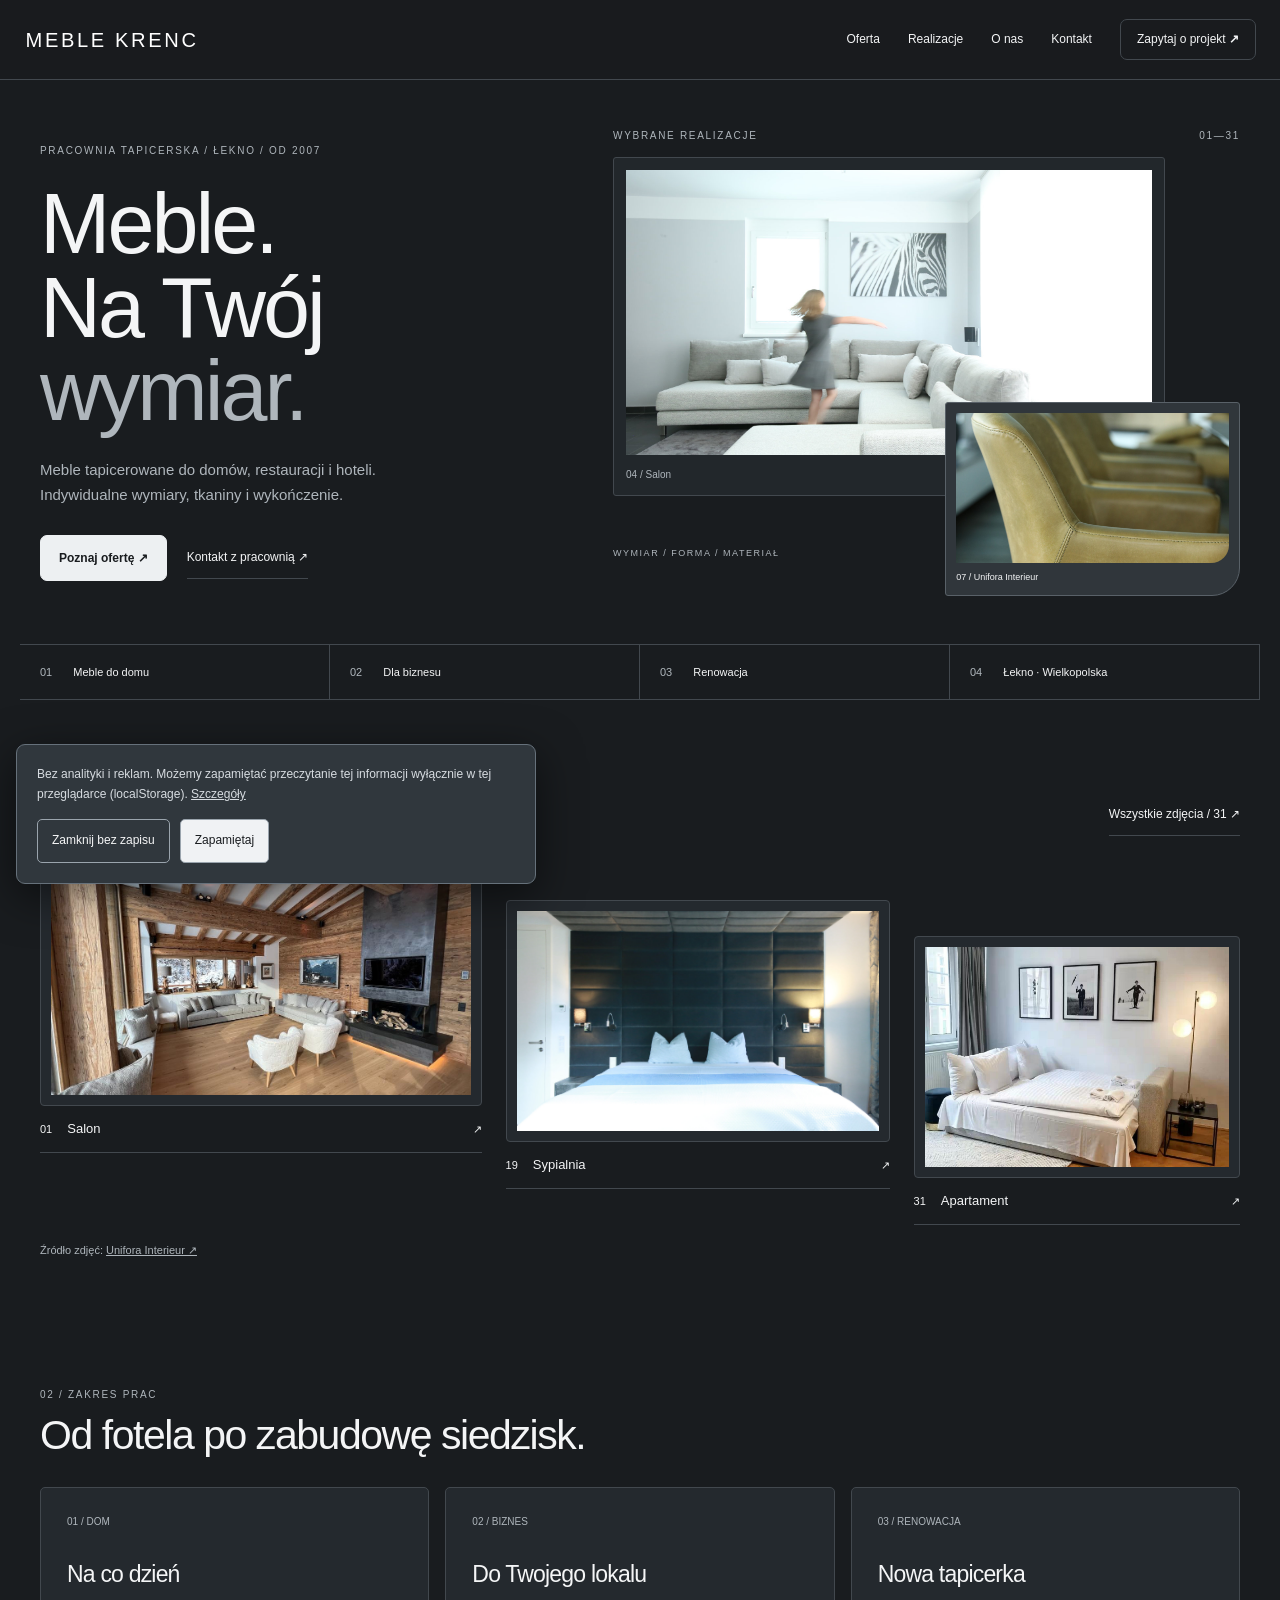
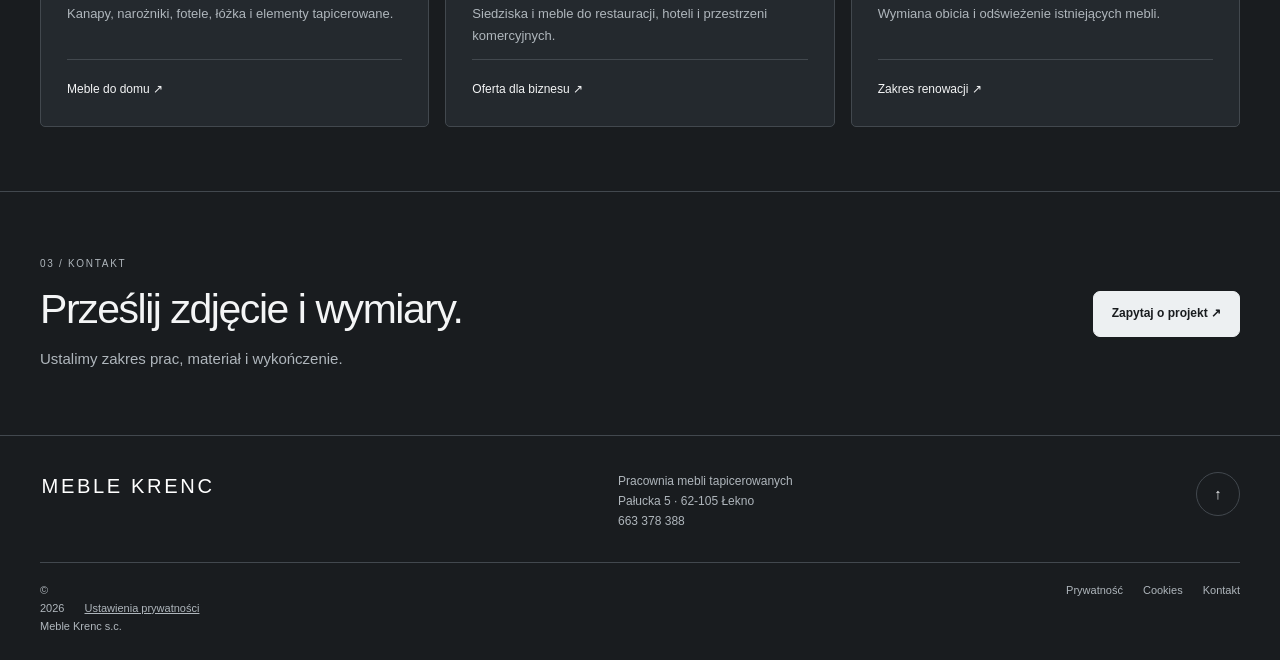
==== commit b6c011ca: "Preserve in-progress redesign before upstream integration" ====
--- a/index.html
+++ b/index.html
@@ -24,9 +24,9 @@
   </header>
 
   <main id="main">
-<section class="hero"><div class="hero-copy"><p class="eyebrow">Pracownia tapicerska / Łekno / od 2007</p><h1>Meble.<br>Na Twój<br><span>wymiar.</span></h1><p class="lead">Meble tapicerowane do domów, restauracji i hoteli. Indywidualne wymiary, tkaniny i wykończenie.</p><div class="actions"><a class="button" href="oferta.html">Poznaj ofertę ↗</a><a class="text-button" href="kontakt.html">Kontakt z pracownią ↗</a></div></div><div class="photo-composition"><div class="frame-label"><span>WYBRANE REALIZACJE</span><span>01—31</span></div><figure class="hero-image"><a data-lightbox href="#" data-photo-link="living-04"><img fetchpriority="high" src="[data-uri]" data-photo="living-04" alt="Jasny narożnik w salonie"></a><figcaption><span>04 / Salon</span><span>Unifora Interieur ↗</span></figcaption></figure><figure class="inset-image"><a data-lightbox href="#" data-photo-link="eating-01"><img loading="lazy" src="[data-uri]" data-photo="eating-01" alt="Detal tapicerowanego krzesła"></a><figcaption>07 / Unifora Interieur</figcaption></figure><span class="composition-note">WYMIAR / FORMA / MATERIAŁ</span></div></section>
+<section class="hero"><div class="hero-copy"><p class="eyebrow">Pracownia tapicerska / Łekno / od 2007</p><h1>Meble.<br>Na Twój<br><span>wymiar.</span></h1><p class="lead">Meble tapicerowane do domów, restauracji i hoteli. Indywidualne wymiary, tkaniny i wykończenie.</p><div class="actions"><a class="button" href="oferta.html">Poznaj ofertę ↗</a><a class="text-button" href="kontakt.html">Kontakt z pracownią ↗</a></div></div><div class="photo-composition"><div class="frame-label"><span>WYBRANE REALIZACJE</span><span>01—31</span></div><figure class="hero-image"><a data-lightbox href="assets/living-04.jpg"><img fetchpriority="high" src="assets/living-04.jpg" alt="Jasny narożnik w salonie"></a><figcaption><span>04 / Salon</span><span>Unifora Interieur ↗</span></figcaption></figure><figure class="inset-image"><a data-lightbox href="assets/eating-01.jpg"><img loading="lazy" src="assets/eating-01.jpg" alt="Detal tapicerowanego krzesła"></a><figcaption>07 / Unifora Interieur</figcaption></figure><span class="composition-note">WYMIAR / FORMA / MATERIAŁ</span></div></section>
 <div class="factbar"><span><b>01</b> Meble do domu</span><span><b>02</b> Dla biznesu</span><span><b>03</b> Renowacja</span><span><b>04</b> Łekno · Wielkopolska</span></div>
-<section class="section"><div class="section-heading"><div><p class="eyebrow">01 / Portfolio</p><h2>Indeks realizacji</h2></div><a class="text-button" href="realizacje.html">Wszystkie zdjęcia / 31 ↗</a></div><div class="project-index"><a data-lightbox href="#" data-photo-link="living-01"><div class="project-photo"><img loading="lazy" src="[data-uri]" data-photo="living-01" alt="Salon — Unifora Interieur"></div><div class="project-caption"><span>01</span><h3>Salon</h3><span>↗</span></div></a><a data-lightbox href="#" data-photo-link="sleeping-01"><div class="project-photo"><img loading="lazy" src="[data-uri]" data-photo="sleeping-01" alt="Sypialnia — Unifora Interieur"></div><div class="project-caption"><span>19</span><h3>Sypialnia</h3><span>↗</span></div></a><a data-lightbox href="#" data-photo-link="apartments-02"><div class="project-photo"><img loading="lazy" src="[data-uri]" data-photo="apartments-02" alt="Apartament — Unifora Interieur"></div><div class="project-caption"><span>31</span><h3>Apartament</h3><span>↗</span></div></a></div><p class="source-note">Źródło zdjęć: <a href="https://www.unifora.at" target="_blank" rel="noreferrer">Unifora Interieur ↗</a></p></section>
+<section class="section"><div class="section-heading"><div><p class="eyebrow">01 / Portfolio</p><h2>Indeks realizacji</h2></div><a class="text-button" href="realizacje.html">Wszystkie zdjęcia / 31 ↗</a></div><div class="project-index"><a data-lightbox href="assets/living-01.jpg"><div class="project-photo"><img loading="lazy" src="assets/living-01.jpg" alt="Salon — Unifora Interieur"></div><div class="project-caption"><span>01</span><h3>Salon</h3><span>↗</span></div></a><a data-lightbox href="assets/sleeping-01.jpg"><div class="project-photo"><img loading="lazy" src="assets/sleeping-01.jpg" alt="Sypialnia — Unifora Interieur"></div><div class="project-caption"><span>19</span><h3>Sypialnia</h3><span>↗</span></div></a><a data-lightbox href="assets/apartments-02.jpg"><div class="project-photo"><img loading="lazy" src="assets/apartments-02.jpg" alt="Apartament — Unifora Interieur"></div><div class="project-caption"><span>31</span><h3>Apartament</h3><span>↗</span></div></a></div><p class="source-note">Źródło zdjęć: <a href="https://www.unifora.at" target="_blank" rel="noreferrer">Unifora Interieur ↗</a></p></section>
 <section class="section services"><div class="section-heading"><div><p class="eyebrow">02 / Zakres prac</p><h2>Od fotela po zabudowę siedzisk.</h2></div></div><div class="service-grid"><article><span>01 / DOM</span><h3>Na co dzień</h3><p>Kanapy, narożniki, fotele, łóżka i elementy tapicerowane.</p><a href="oferta.html#dom">Meble do domu ↗</a></article><article><span>02 / BIZNES</span><h3>Do Twojego lokalu</h3><p>Siedziska i meble do restauracji, hoteli i przestrzeni komercyjnych.</p><a href="oferta.html#biznes">Oferta dla biznesu ↗</a></article><article><span>03 / RENOWACJA</span><h3>Nowa tapicerka</h3><p>Wymiana obicia i odświeżenie istniejących mebli.</p><a href="oferta.html#renowacja">Zakres renowacji ↗</a></article></div></section>
 <section class="cta"><div><p class="eyebrow">03 / Kontakt</p><h2>Prześlij zdjęcie i wymiary.</h2><p>Ustalimy zakres prac, materiał i wykończenie.</p></div><a class="button" href="kontakt.html">Zapytaj o projekt ↗</a></section></main>
   <footer class="footer"><div class="footer-top"><a class="brand footer-brand" href="index.html"><img src="assets/logo.svg" alt="MEBLE KRENC" width="220" height="28"></a><p>Pracownia mebli tapicerowanych<br />Pałucka 5 · 62-105 Łekno<br /><a href="tel:+48663378388">663 378 388</a></p><a class="footer-arrow" href="#main" aria-label="Wróć na górę">↑</a></div><div class="footer-bottom"><span>© <span data-year></span> Meble Krenc s.c.</span><span><a href="polityka-prywatnosci.html">Prywatność</a><a href="cookies.html">Cookies</a><a href="kontakt.html">Kontakt</a></span></div></footer>
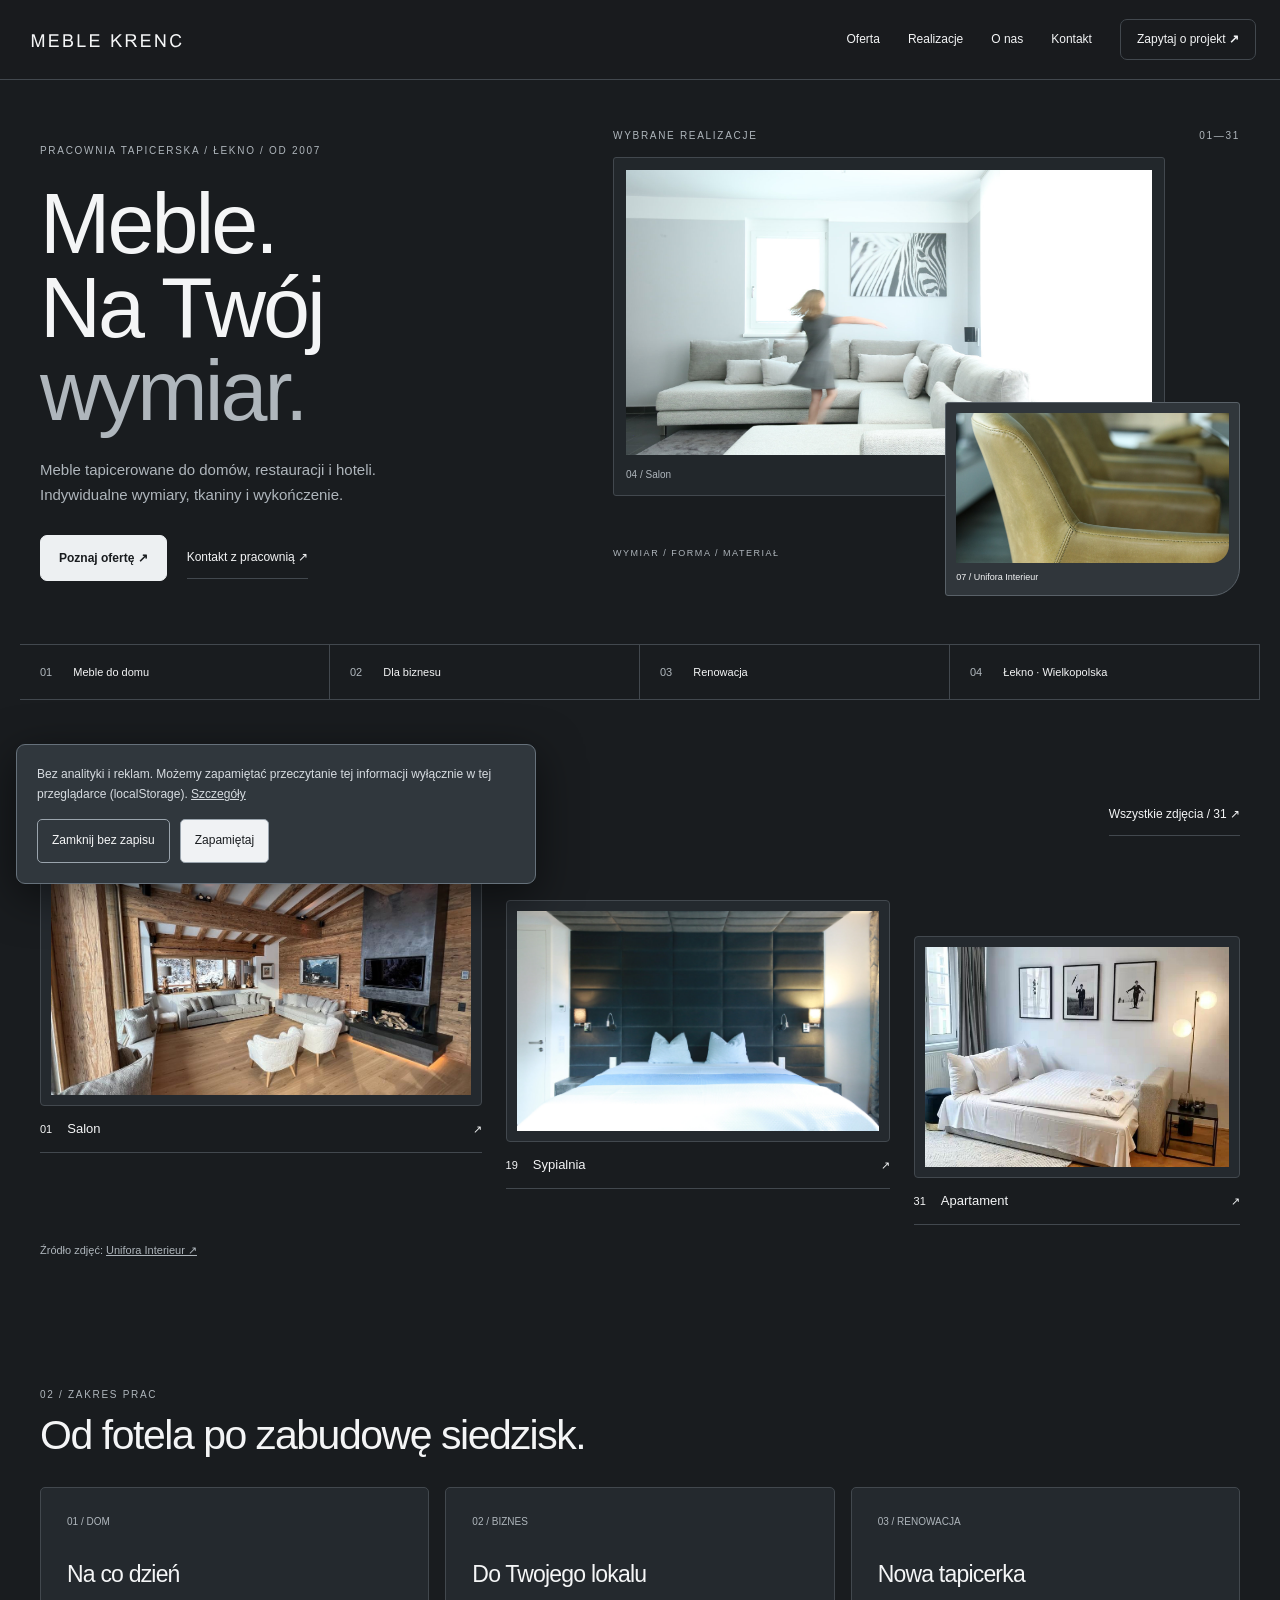
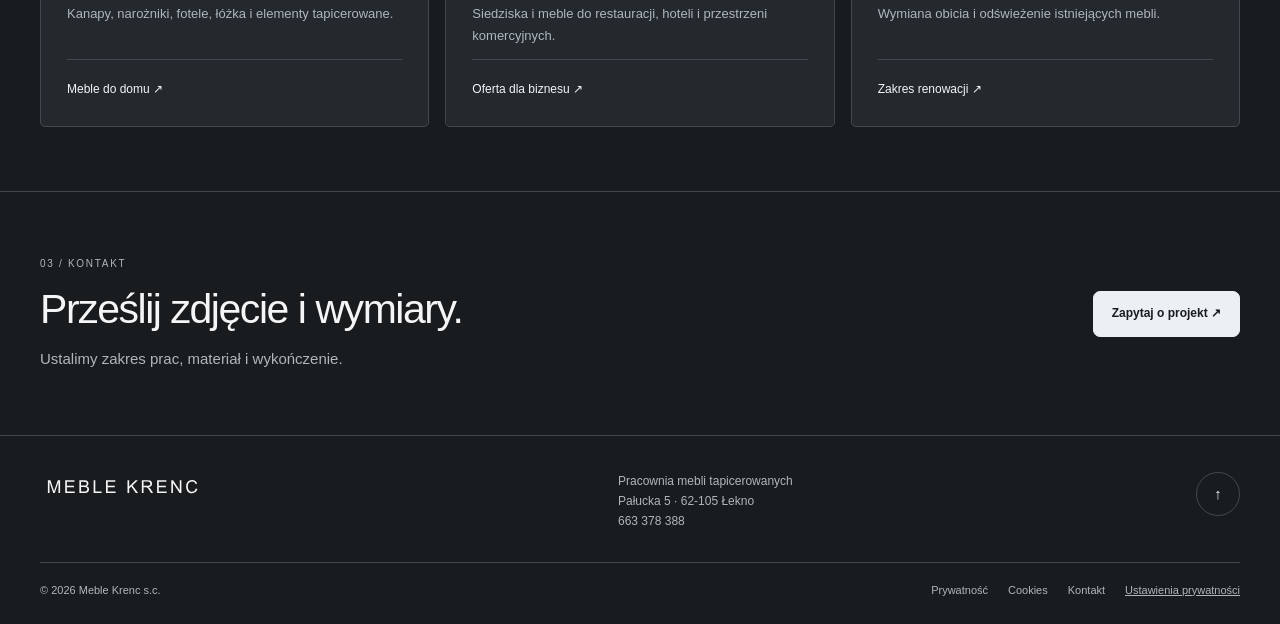
==== commit a99f97d9: "Refine portfolio browsing, mobile details and full Meble Krenc wordmark" ====
--- a/index.html
+++ b/index.html
@@ -7,14 +7,14 @@
   <meta name="description" content="Meble Krenc — meble tapicerowane projektowane pod konkretną przestrzeń." />
   <title>Meble Krenc — meble tapicerowane na wymiar</title>
   <link rel="icon" href="assets/favicon.svg" type="image/svg+xml" />
-  <link rel="stylesheet" href="style.css" />
-  <script defer src="app.js"></script>
+  <link rel="stylesheet" href="style.css?v=20260908-2" />
+  <script defer src="app.js?v=20260908-2"></script>
 </head>
 <body>
   <a class="skip" href="#main">Przejdź do treści</a>
   <header class="header" data-header>
     <a class="brand" href="index.html" aria-label="Meble Krenc — strona główna">
-      <img src="assets/logo.svg" alt="MEBLE KRENC" width="220" height="28">
+      <img src="assets/logo.svg?v=20260908-2" alt="MEBLE KRENC" width="220" height="28">
     </a>
     <button class="menu" type="button" aria-expanded="false" aria-controls="nav"><i></i><i></i><span class="sr-only">Menu</span></button>
     <nav id="nav" class="nav" aria-label="Główna nawigacja">
@@ -29,7 +29,7 @@
 <section class="section"><div class="section-heading"><div><p class="eyebrow">01 / Portfolio</p><h2>Indeks realizacji</h2></div><a class="text-button" href="realizacje.html">Wszystkie zdjęcia / 31 ↗</a></div><div class="project-index"><a data-lightbox href="assets/living-01.jpg"><div class="project-photo"><img loading="lazy" src="assets/living-01.jpg" alt="Salon — Unifora Interieur"></div><div class="project-caption"><span>01</span><h3>Salon</h3><span>↗</span></div></a><a data-lightbox href="assets/sleeping-01.jpg"><div class="project-photo"><img loading="lazy" src="assets/sleeping-01.jpg" alt="Sypialnia — Unifora Interieur"></div><div class="project-caption"><span>19</span><h3>Sypialnia</h3><span>↗</span></div></a><a data-lightbox href="assets/apartments-02.jpg"><div class="project-photo"><img loading="lazy" src="assets/apartments-02.jpg" alt="Apartament — Unifora Interieur"></div><div class="project-caption"><span>31</span><h3>Apartament</h3><span>↗</span></div></a></div><p class="source-note">Źródło zdjęć: <a href="https://www.unifora.at" target="_blank" rel="noreferrer">Unifora Interieur ↗</a></p></section>
 <section class="section services"><div class="section-heading"><div><p class="eyebrow">02 / Zakres prac</p><h2>Od fotela po zabudowę siedzisk.</h2></div></div><div class="service-grid"><article><span>01 / DOM</span><h3>Na co dzień</h3><p>Kanapy, narożniki, fotele, łóżka i elementy tapicerowane.</p><a href="oferta.html#dom">Meble do domu ↗</a></article><article><span>02 / BIZNES</span><h3>Do Twojego lokalu</h3><p>Siedziska i meble do restauracji, hoteli i przestrzeni komercyjnych.</p><a href="oferta.html#biznes">Oferta dla biznesu ↗</a></article><article><span>03 / RENOWACJA</span><h3>Nowa tapicerka</h3><p>Wymiana obicia i odświeżenie istniejących mebli.</p><a href="oferta.html#renowacja">Zakres renowacji ↗</a></article></div></section>
 <section class="cta"><div><p class="eyebrow">03 / Kontakt</p><h2>Prześlij zdjęcie i wymiary.</h2><p>Ustalimy zakres prac, materiał i wykończenie.</p></div><a class="button" href="kontakt.html">Zapytaj o projekt ↗</a></section></main>
-  <footer class="footer"><div class="footer-top"><a class="brand footer-brand" href="index.html"><img src="assets/logo.svg" alt="MEBLE KRENC" width="220" height="28"></a><p>Pracownia mebli tapicerowanych<br />Pałucka 5 · 62-105 Łekno<br /><a href="tel:+48663378388">663 378 388</a></p><a class="footer-arrow" href="#main" aria-label="Wróć na górę">↑</a></div><div class="footer-bottom"><span>© <span data-year></span> Meble Krenc s.c.</span><span><a href="polityka-prywatnosci.html">Prywatność</a><a href="cookies.html">Cookies</a><a href="kontakt.html">Kontakt</a></span></div></footer>
+  <footer class="footer"><div class="footer-top"><a class="brand footer-brand" href="index.html"><img src="assets/logo.svg?v=20260908-2" alt="MEBLE KRENC" width="220" height="28"></a><p>Pracownia mebli tapicerowanych<br />Pałucka 5 · 62-105 Łekno<br /><a href="tel:+48663378388">663 378 388</a></p><a class="footer-arrow" href="#main" aria-label="Wróć na górę">↑</a></div><div class="footer-bottom"><span>© <span data-year></span> Meble Krenc s.c.</span><span><a href="polityka-prywatnosci.html">Prywatność</a><a href="cookies.html">Cookies</a><a href="kontakt.html">Kontakt</a></span></div></footer>
   <div class="lightbox" data-lightbox-root hidden><button data-lightbox-close aria-label="Zamknij">×</button><img data-lightbox-image alt="" /></div>
 </body>
 </html>
--- a/style.css
+++ b/style.css
@@ -1,6 +1,7 @@
-:root{color-scheme:dark;--ink:#f4f5f6;--muted:#afb6bc;--line:#42484e;--panel:#24292e;--bg:#191c1f;font-family:Arial,Helvetica,sans-serif}*{box-sizing:border-box}html{scroll-behavior:smooth;scroll-padding-top:100px}body{margin:0;background:var(--bg);color:var(--ink);font:15px/1.65 Arial,Helvetica,sans-serif}a{color:inherit;text-decoration:none}button{font:inherit;cursor:pointer}img{display:block;max-width:100%;width:100%}figure{margin:0}h1,h2,h3,p{margin-top:0}h1,h2,h3{font-weight:500;line-height:1.1;letter-spacing:-.035em}h1{font-size:clamp(40px,5.7vw,76px)}h2{font-size:clamp(27px,3.2vw,42px)}h3{font-size:23px}em{font-style:normal}p{color:var(--muted)}a:hover{color:#fff}a:focus-visible,button:focus-visible,input:focus-visible{outline:2px solid #b9ddf5;outline-offset:5px}button{color:inherit}.skip{position:fixed;top:-100px;left:20px;background:white;color:black;padding:12px;z-index:100}.skip:focus{top:12px}.sr-only{position:absolute;width:1px;height:1px;overflow:hidden;clip:rect(0,0,0,0)}[hidden]{display:none!important}.header{position:sticky;top:0;z-index:10;height:80px;display:flex;justify-content:space-between;align-items:center;padding:0 max(24px,calc((100vw - 1240px)/2));background:#191c1ff5;border-bottom:1px solid var(--line)}.brand{display:inline-flex;align-items:center}.brand img{width:220px;height:28px}.brand>span{display:none}.nav{display:flex;align-items:center;gap:28px;font-size:12px}.nav a{padding:10px 0}.nav a[aria-current]{border-bottom:1px solid white}.nav-cta{border:1px solid var(--line);border-radius:7px;padding:10px 16px!important}.menu{display:none}.hero,.section,.page-hero,.cta,.footer{max-width:1320px;margin:auto;padding:64px 40px}.hero{display:grid;grid-template-columns:.9fr 1.1fr;gap:60px;align-items:center;padding-top:48px;padding-bottom:48px}.hero h1{margin:24px 0;font-size:clamp(48px,6.6vw,86px);line-height:.99}.hero h1 span{color:#afb6bc}.eyebrow,.section-kicker,.frame-label,.composition-note{font-size:10px;letter-spacing:.17em;text-transform:uppercase;color:var(--muted)}.lead{max-width:390px;font-size:15px}.actions{display:flex;flex-wrap:wrap;gap:20px;align-items:center;margin-top:28px}.button{display:inline-flex;align-items:center;justify-content:center;gap:24px;min-height:46px;padding:12px 18px;background:#edf0f2;color:#191c1f;border:1px solid #edf0f2;border-radius:7px;font-size:12px;font-weight:600}.button:hover{background:#cbd6df;color:#111}.text-button{font-size:12px;padding:10px 0;border-bottom:1px solid var(--line)}.photo-composition{position:relative;padding-bottom:100px}.frame-label{display:flex;justify-content:space-between;margin-bottom:12px}.hero-image{width:88%;padding:12px;border:1px solid var(--line);border-radius:3px;background:#22272b}.hero-image img{height:285px;object-fit:cover}.hero-image figcaption{display:flex;justify-content:space-between;font-size:10px;color:var(--muted);padding-top:12px;gap:12px}.inset-image{position:absolute;right:0;bottom:0;width:47%;padding:10px;background:#30363b;border:1px solid #596168;border-radius:3px 3px 28px 3px}.inset-image img{height:150px;object-fit:cover;border-radius:0 0 18px 0}.inset-image figcaption{font-size:9px;padding-top:7px}.composition-note{position:absolute;bottom:35px;left:0;font-size:9px}.factbar{display:grid;grid-template-columns:repeat(4,1fr);max-width:1240px;margin:auto;border-block:1px solid var(--line)}.factbar span{padding:18px 20px;font-size:11px;border-right:1px solid var(--line)}.factbar b{margin-right:18px;color:var(--muted);font-weight:400}.section-heading,.gallery-head{display:flex;justify-content:space-between;align-items:end;gap:25px;margin-bottom:28px}.section-heading h2{margin-bottom:0}.project-index{display:grid;grid-template-columns:1.15fr 1fr .85fr;gap:24px;align-items:start}.project-index>a:nth-child(2){margin-top:36px}.project-index>a:nth-child(3){margin-top:72px}.project-photo{padding:10px;border:1px solid var(--line);background:var(--panel);border-radius:4px}.project-photo img{height:220px;object-fit:cover}.project-caption{display:flex;gap:15px;align-items:center;border-bottom:1px solid var(--line);padding:14px 0;font-size:11px}.project-caption h3{font-size:13px;letter-spacing:0;margin:0;flex:1}.service-grid{display:grid;grid-template-columns:repeat(3,1fr);gap:16px}.service-grid article{display:flex;flex-direction:column;padding:26px;background:var(--panel);border:1px solid var(--line);border-radius:5px;scroll-margin-top:100px}.service-grid article>span,.steps b{font-size:10px;color:var(--muted);font-weight:400}.service-grid h3{margin:32px 0 16px}.service-grid p{font-size:13px;max-width:360px}.service-grid a{margin-top:auto;padding-top:20px;border-top:1px solid var(--line);font-size:12px}.cta{display:flex;align-items:center;justify-content:space-between;gap:30px;border-top:1px solid var(--line)}.cta h2{margin-bottom:14px}.cta p{margin-bottom:0}.cta .eyebrow{margin-bottom:15px}.footer{border-top:1px solid var(--line);padding-top:36px;padding-bottom:25px}.footer-top{display:grid;grid-template-columns:1fr 1fr auto;align-items:start;gap:24px;padding-bottom:30px}.footer-top p{font-size:12px;margin:0}.footer-arrow{border:1px solid var(--line);border-radius:50%;width:44px;height:44px;display:grid;place-items:center}.footer-bottom{display:flex;justify-content:space-between;gap:24px;padding-top:18px;border-top:1px solid var(--line);font-size:11px;color:var(--muted)}.footer-bottom span:last-child{display:flex;gap:20px;flex-wrap:wrap}.page-hero{padding-bottom:36px;border-bottom:1px solid var(--line)}.page-hero h1{max-width:850px;margin:20px 0}.page-hero>p:last-child{max-width:650px;margin-bottom:0}.feature,.two-col,.contact-grid{display:grid;grid-template-columns:1fr 1fr;gap:60px;align-items:start}.feature-image{padding:12px;border:1px solid var(--line);background:var(--panel);max-width:500px}.feature-image img{height:320px;object-fit:cover}.feature-copy p{max-width:470px}.feature-copy .button{margin-top:20px}.steps article{border-top:1px solid var(--line);padding:22px 0}.steps h3{margin:10px 0;font-size:22px}.steps p{margin-bottom:0;font-size:14px}.dark-section>.steps{display:grid;grid-template-columns:repeat(3,1fr);gap:30px}.gallery-grid{display:grid;grid-template-columns:repeat(3,1fr);gap:26px;align-items:start}.gallery-grid>a{display:flex;flex-direction:column;border:1px solid var(--line);padding:10px;background:var(--panel);border-radius:4px}.gallery-grid img{height:230px;object-fit:cover}.gallery-grid span{padding:12px 0 2px;font-size:11px;letter-spacing:.08em}.gallery-grid span:after{content:' / Unifora Interieur ↗';color:var(--muted)}.gallery-grid>a:nth-child(3n+2){margin-top:30px}.contact-list{margin-top:30px}.contact-list>a,.contact-list>div{display:grid;grid-template-columns:1fr auto;padding:20px 0;border-top:1px solid var(--line)}.contact-list small{grid-column:1/-1;color:var(--muted);margin-bottom:8px}.contact-list strong{font-size:25px;font-weight:400;line-height:1.4}.contact-card{padding:36px;border:1px solid var(--line);background:var(--panel);border-radius:5px 5px 45px 5px}.contact-card h3{font-size:36px;margin-top:24px}.legal{max-width:1100px}.legal h1{font-size:clamp(38px,5vw,64px)}.legal-lead{max-width:700px}.legal-body{max-width:760px;border-top:1px solid var(--line);margin-top:40px;padding-top:10px}.legal-body h2{font-size:23px;margin-top:30px;letter-spacing:-.02em}.legal-body a{text-decoration:underline}.legal-date{font-size:12px;margin-top:32px}.cookie-bar{position:fixed;z-index:20;bottom:16px;left:16px;max-width:520px;padding:20px;background:#30373d;border:1px solid #66717b;border-radius:9px;box-shadow:0 12px 45px #0008}.cookie-bar p{font-size:12px;margin:0 0 14px;color:#d7dce1}.cookie-bar a,.cookie-open{text-decoration:underline}.cookie-actions{display:flex;gap:10px;flex-wrap:wrap}.cookie-actions button{padding:10px 14px;min-height:44px;border:1px solid #9aa4ad;border-radius:5px;background:transparent;font-size:12px}.cookie-actions button:last-child{background:#f0f2f4;color:#191c1f}.cookie-open{background:none;border:0;padding:0;color:inherit;font-size:inherit;cursor:pointer}.cookie-settings,.lightbox{position:fixed;inset:0;z-index:40;background:#080b0eea;display:grid;place-items:center;padding:24px}.cookie-dialog{width:min(510px,100%);max-height:90svh;overflow:auto;background:var(--panel);border:1px solid var(--line);border-radius:9px;padding:28px}.cookie-dialog h2{font-size:27px}.cookie-dialog p{font-size:13px}.cookie-row{display:flex;justify-content:space-between;gap:20px;padding:16px 0;border-top:1px solid var(--line);font-size:13px}.cookie-row small{display:block;color:var(--muted)}.cookie-dialog .cookie-actions{margin-top:20px}.lightbox img{width:auto;max-width:min(1100px,92vw);max-height:80svh;object-fit:contain}.lightbox button{position:absolute;right:20px;top:16px;width:48px;height:48px;font-size:28px;border:1px solid var(--line);background:var(--panel);border-radius:50%}.menu-open{overflow:hidden}
+:root{color-scheme:dark;--ink:#f4f5f6;--muted:#afb6bc;--line:#42484e;--panel:#24292e;--bg:#191c1f;font-family:Arial,Helvetica,sans-serif}*{box-sizing:border-box}html{scroll-behavior:smooth;scroll-padding-top:100px}body{margin:0;background:var(--bg);color:var(--ink);font:15px/1.65 Arial,Helvetica,sans-serif}a{color:inherit;text-decoration:none}button{font:inherit;cursor:pointer}img{display:block;max-width:100%;width:100%}figure{margin:0}h1,h2,h3,p{margin-top:0}h1,h2,h3{font-weight:500;line-height:1.1;letter-spacing:-.035em}h1{font-size:clamp(40px,5.7vw,76px)}h2{font-size:clamp(27px,3.2vw,42px)}h3{font-size:23px}em{font-style:normal}p{color:var(--muted)}a:hover{color:#fff}a:focus-visible,button:focus-visible,input:focus-visible{outline:2px solid #b9ddf5;outline-offset:5px}button{color:inherit}.skip{position:fixed;top:-100px;left:20px;background:white;color:black;padding:12px;z-index:100}.skip:focus{top:12px}.sr-only{position:absolute;width:1px;height:1px;overflow:hidden;clip:rect(0,0,0,0)}[hidden]{display:none!important}.header{position:sticky;top:0;z-index:10;height:80px;display:flex;justify-content:space-between;align-items:center;padding:0 max(24px,calc((100vw - 1240px)/2));background:#191c1ff5;border-bottom:1px solid var(--line)}.brand{display:inline-flex;align-items:center}.brand img{width:220px;height:28px}.brand>span{display:none}.nav{display:flex;align-items:center;gap:28px;font-size:12px}.nav a{padding:10px 0}.nav a[aria-current]{border-bottom:1px solid white}.nav-cta{border:1px solid var(--line);border-radius:7px;padding:10px 16px!important}.menu{display:none}.hero,.section,.page-hero,.cta,.footer{max-width:1320px;margin:auto;padding:64px 40px}.hero{display:grid;grid-template-columns:.9fr 1.1fr;gap:60px;align-items:center;padding-top:48px;padding-bottom:48px}.hero h1{margin:24px 0;font-size:clamp(48px,6.6vw,86px);line-height:.99}.hero h1 span{color:#afb6bc}.eyebrow,.section-kicker,.frame-label,.composition-note{font-size:10px;letter-spacing:.17em;text-transform:uppercase;color:var(--muted)}.lead{max-width:390px;font-size:15px}.actions{display:flex;flex-wrap:wrap;gap:20px;align-items:center;margin-top:28px}.button{display:inline-flex;align-items:center;justify-content:center;gap:24px;min-height:46px;padding:12px 18px;background:#edf0f2;color:#191c1f;border:1px solid #edf0f2;border-radius:7px;font-size:12px;font-weight:600}.button:hover{background:#cbd6df;color:#111}.text-button{font-size:12px;padding:10px 0;border-bottom:1px solid var(--line)}.photo-composition{position:relative;padding-bottom:100px}.frame-label{display:flex;justify-content:space-between;margin-bottom:12px}.hero-image{width:88%;padding:12px;border:1px solid var(--line);border-radius:3px;background:#22272b}.hero-image img{height:285px;object-fit:cover}.hero-image figcaption{display:flex;justify-content:space-between;font-size:10px;color:var(--muted);padding-top:12px;gap:12px}.inset-image{position:absolute;right:0;bottom:0;width:47%;padding:10px;background:#30363b;border:1px solid #596168;border-radius:3px 3px 28px 3px}.inset-image img{height:150px;object-fit:cover;border-radius:0 0 18px 0}.inset-image figcaption{font-size:9px;padding-top:7px}.composition-note{position:absolute;bottom:35px;left:0;font-size:9px}.factbar{display:grid;grid-template-columns:repeat(4,1fr);max-width:1240px;margin:auto;border-block:1px solid var(--line)}.factbar span{padding:18px 20px;font-size:11px;border-right:1px solid var(--line)}.factbar b{margin-right:18px;color:var(--muted);font-weight:400}.section-heading,.gallery-head{display:flex;justify-content:space-between;align-items:end;gap:25px;margin-bottom:28px}.section-heading h2{margin-bottom:0}.project-index{display:grid;grid-template-columns:1.15fr 1fr .85fr;gap:24px;align-items:start}.project-index>a:nth-child(2){margin-top:36px}.project-index>a:nth-child(3){margin-top:72px}.project-photo{padding:10px;border:1px solid var(--line);background:var(--panel);border-radius:4px}.project-photo img{height:220px;object-fit:cover}.project-caption{display:flex;gap:15px;align-items:center;border-bottom:1px solid var(--line);padding:14px 0;font-size:11px}.project-caption h3{font-size:13px;letter-spacing:0;margin:0;flex:1}.service-grid{display:grid;grid-template-columns:repeat(3,1fr);gap:16px}.service-grid article{display:flex;flex-direction:column;padding:26px;background:var(--panel);border:1px solid var(--line);border-radius:5px;scroll-margin-top:100px}.service-grid article>span,.steps b{font-size:10px;color:var(--muted);font-weight:400}.service-grid h3{margin:32px 0 16px}.service-grid p{font-size:13px;max-width:360px}.service-grid a{margin-top:auto;padding-top:20px;border-top:1px solid var(--line);font-size:12px}.cta{display:flex;align-items:center;justify-content:space-between;gap:30px;border-top:1px solid var(--line)}.cta h2{margin-bottom:14px}.cta p{margin-bottom:0}.cta .eyebrow{margin-bottom:15px}.footer{border-top:1px solid var(--line);padding-top:36px;padding-bottom:25px}.footer-top{display:grid;grid-template-columns:1fr 1fr auto;align-items:start;gap:24px;padding-bottom:30px}.footer-top p{font-size:12px;margin:0}.footer-arrow{border:1px solid var(--line);border-radius:50%;width:44px;height:44px;display:grid;place-items:center}.footer-bottom{display:flex;justify-content:space-between;gap:24px;padding-top:18px;border-top:1px solid var(--line);font-size:11px;color:var(--muted)}.footer-bottom > span:last-child{display:flex;gap:20px;flex-wrap:wrap}.page-hero{padding-bottom:36px;border-bottom:1px solid var(--line)}.page-hero h1{max-width:850px;margin:20px 0}.page-hero>p:last-child{max-width:650px;margin-bottom:0}.feature,.two-col,.contact-grid{display:grid;grid-template-columns:1fr 1fr;gap:60px;align-items:start}.feature-image{padding:12px;border:1px solid var(--line);background:var(--panel);max-width:500px}.feature-image img{height:320px;object-fit:cover}.feature-copy p{max-width:470px}.feature-copy .button{margin-top:20px}.steps article{border-top:1px solid var(--line);padding:22px 0}.steps h3{margin:10px 0;font-size:22px}.steps p{margin-bottom:0;font-size:14px}.dark-section>.steps{display:grid;grid-template-columns:repeat(3,1fr);gap:30px}.gallery-grid{display:grid;grid-template-columns:repeat(3,1fr);gap:26px;align-items:start}.gallery-grid>a{display:flex;flex-direction:column;border:1px solid var(--line);padding:10px;background:var(--panel);border-radius:4px}.gallery-grid img{height:230px;object-fit:cover}.gallery-grid span{padding:12px 0 2px;font-size:11px;letter-spacing:.08em}.gallery-grid span:after{content:' / Unifora Interieur ↗';color:var(--muted)}.gallery-grid>a:nth-child(3n+2){margin-top:30px}.contact-list{margin-top:30px}.contact-list>a,.contact-list>div{display:grid;grid-template-columns:1fr auto;padding:20px 0;border-top:1px solid var(--line)}.contact-list small{grid-column:1/-1;color:var(--muted);margin-bottom:8px}.contact-list strong{font-size:25px;font-weight:400;line-height:1.4}.contact-card{padding:36px;border:1px solid var(--line);background:var(--panel);border-radius:5px 5px 45px 5px}.contact-card h3{font-size:36px;margin-top:24px}.legal{max-width:1100px}.legal h1{font-size:clamp(38px,5vw,64px)}.legal-lead{max-width:700px}.legal-body{max-width:760px;border-top:1px solid var(--line);margin-top:40px;padding-top:10px}.legal-body h2{font-size:23px;margin-top:30px;letter-spacing:-.02em}.legal-body a{text-decoration:underline}.legal-date{font-size:12px;margin-top:32px}.cookie-bar{position:fixed;z-index:20;bottom:16px;left:16px;max-width:520px;padding:20px;background:#30373d;border:1px solid #66717b;border-radius:9px;box-shadow:0 12px 45px #0008}.cookie-bar p{font-size:12px;margin:0 0 14px;color:#d7dce1}.cookie-bar a,.cookie-open{text-decoration:underline}.cookie-actions{display:flex;gap:10px;flex-wrap:wrap}.cookie-actions button{padding:10px 14px;min-height:44px;border:1px solid #9aa4ad;border-radius:5px;background:transparent;font-size:12px}.cookie-actions button:last-child{background:#f0f2f4;color:#191c1f}.cookie-open{background:none;border:0;padding:0;color:inherit;font-size:inherit;cursor:pointer}.cookie-settings,.lightbox{position:fixed;inset:0;z-index:40;background:#080b0eea;display:grid;place-items:center;padding:24px}.cookie-dialog{width:min(510px,100%);max-height:90svh;overflow:auto;background:var(--panel);border:1px solid var(--line);border-radius:9px;padding:28px}.cookie-dialog h2{font-size:27px}.cookie-dialog p{font-size:13px}.cookie-row{display:flex;justify-content:space-between;gap:20px;padding:16px 0;border-top:1px solid var(--line);font-size:13px}.cookie-row small{display:block;color:var(--muted)}.cookie-dialog .cookie-actions{margin-top:20px}.lightbox img{width:auto;max-width:min(1100px,92vw);max-height:80svh;object-fit:contain}.lightbox button{position:absolute;right:20px;top:16px;width:48px;height:48px;font-size:28px;border:1px solid var(--line);background:var(--panel);border-radius:50%}.menu-open{overflow:hidden}
 @media(min-width:1500px){.hero{padding-top:64px;padding-bottom:64px}}
 @media(max-width:900px){.nav{gap:17px}.nav-cta{display:none}.hero{gap:25px}.hero,.section,.page-hero,.cta,.footer{padding-left:24px;padding-right:24px}.hero-image img{height:240px}.project-index{gap:15px}.project-photo img{height:180px}.service-grid article{padding:20px}.feature,.two-col,.contact-grid{gap:30px}.gallery-grid{grid-template-columns:repeat(2,1fr)}.gallery-grid>a:nth-child(3n+2){margin-top:0}.factbar{margin:0 24px}.factbar span{padding:15px 10px}.factbar b{margin-right:8px}}
 @media(max-width:640px){.header{height:68px;padding:0 20px}.brand img{width:185px}.menu{display:block;width:44px;height:44px;border:1px solid var(--line);border-radius:6px;background:var(--panel)}.menu i{display:block;width:18px;height:1px;background:white;margin:6px auto}.nav{position:fixed;top:68px;left:0;right:0;bottom:0;background:var(--bg);padding:24px;display:none;flex-direction:column;align-items:stretch;gap:0;overflow:auto}.nav.is-open{display:flex}.nav>a{font-size:22px;padding:19px 0;border-bottom:1px solid var(--line)}.nav .nav-cta{display:block;margin-top:24px;font-size:15px}.hero{grid-template-columns:1fr;padding:35px 20px;gap:32px}.hero h1{font-size:58px}.hero h1 br:nth-child(2){display:none}.lead{max-width:340px}.photo-composition{max-width:500px;width:100%;padding-bottom:85px}.hero-image img{height:220px}.inset-image img{height:110px}.composition-note{font-size:8px;bottom:25px}.hero-image figcaption{font-size:8px}.factbar{grid-template-columns:1fr 1fr;margin:0 20px}.factbar span{padding:14px 8px;font-size:10px}.factbar span:nth-child(-n+2){border-bottom:1px solid var(--line)}.section,.page-hero,.cta{padding:40px 20px}.section-heading{align-items:start;flex-direction:column;gap:12px}.project-index{grid-template-columns:1fr;gap:25px}.project-index>a:nth-child(n){margin:0}.project-photo img{height:230px}.service-grid,.feature,.two-col,.contact-grid,.dark-section>.steps{grid-template-columns:1fr;gap:20px}.service-grid h3{margin-top:20px}.feature-image img{height:250px}.gallery-grid{gap:14px}.gallery-grid img{height:145px}.gallery-grid span{font-size:9px;letter-spacing:0}.gallery-grid>a{padding:7px}.gallery-grid span:after{content:' / Unifora ↗'}.cta{align-items:start;flex-direction:column}.footer{padding:30px 20px}.footer-top{grid-template-columns:1fr auto}.footer-top p{grid-column:1;grid-row:2}.footer-arrow{grid-column:2;grid-row:1}.footer-bottom{flex-direction:column;gap:14px}.contact-card{padding:25px}.cookie-bar{right:12px;left:12px;bottom:12px;padding:16px}.cookie-dialog{padding:22px}.legal h1{overflow-wrap:anywhere}.legal-body h2{font-size:21px}}
 @media(prefers-reduced-motion:reduce){html{scroll-behavior:auto}*{animation:none!important;transition:none!important}}
 .source-note{font-size:11px;margin:16px 0 0;color:var(--muted)}.source-note a{text-decoration:underline}.category-nav{display:flex;gap:12px;flex-wrap:wrap;margin-top:28px}.category-nav a{border:1px solid var(--line);border-radius:6px;padding:10px 14px;font-size:12px}.category-nav a:hover{background:var(--panel)}
+.lightbox img{max-height:calc(100dvh - 180px)}.lightbox-navigation{position:absolute;bottom:24px;left:50%;transform:translateX(-50%);display:flex;align-items:center;gap:24px}.lightbox-navigation button{position:static;width:44px;height:44px;font-size:20px}.lightbox-navigation p{font-size:13px;min-width:65px;text-align:center;margin:0;color:#fff}
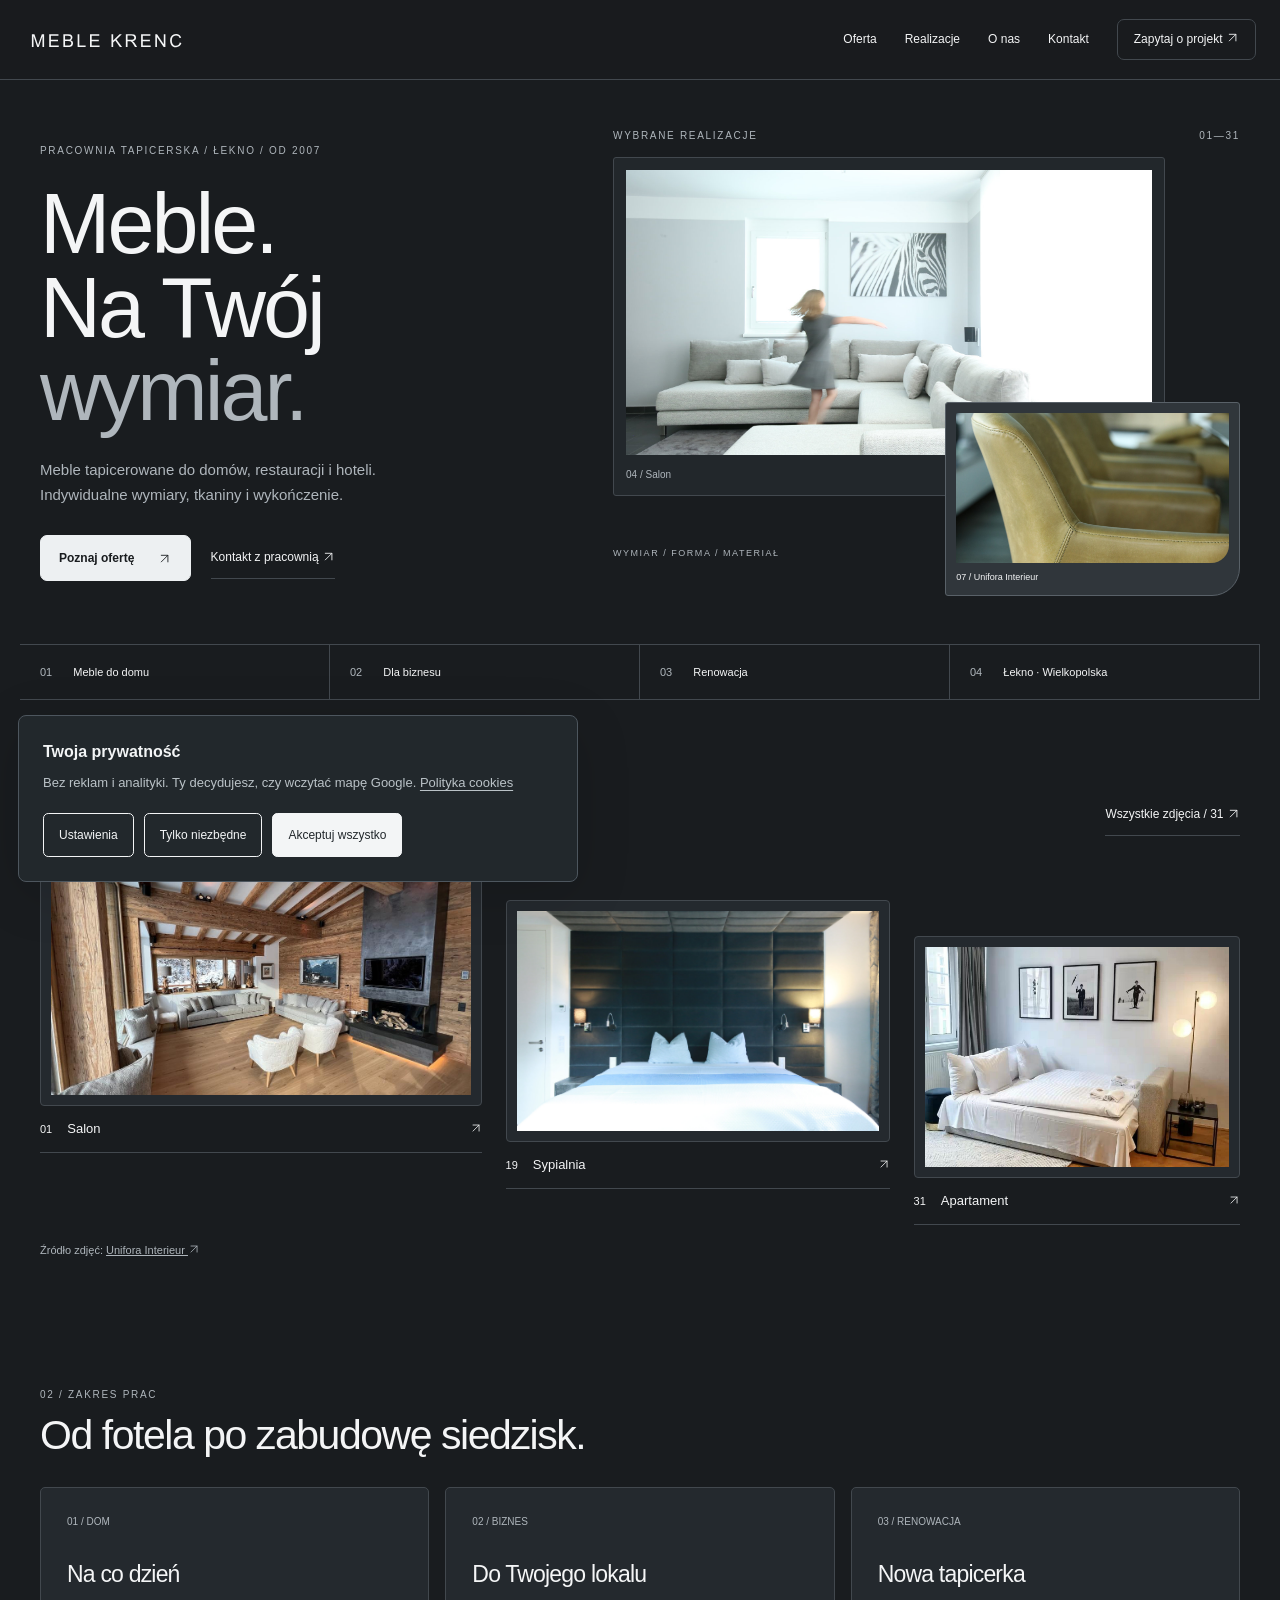
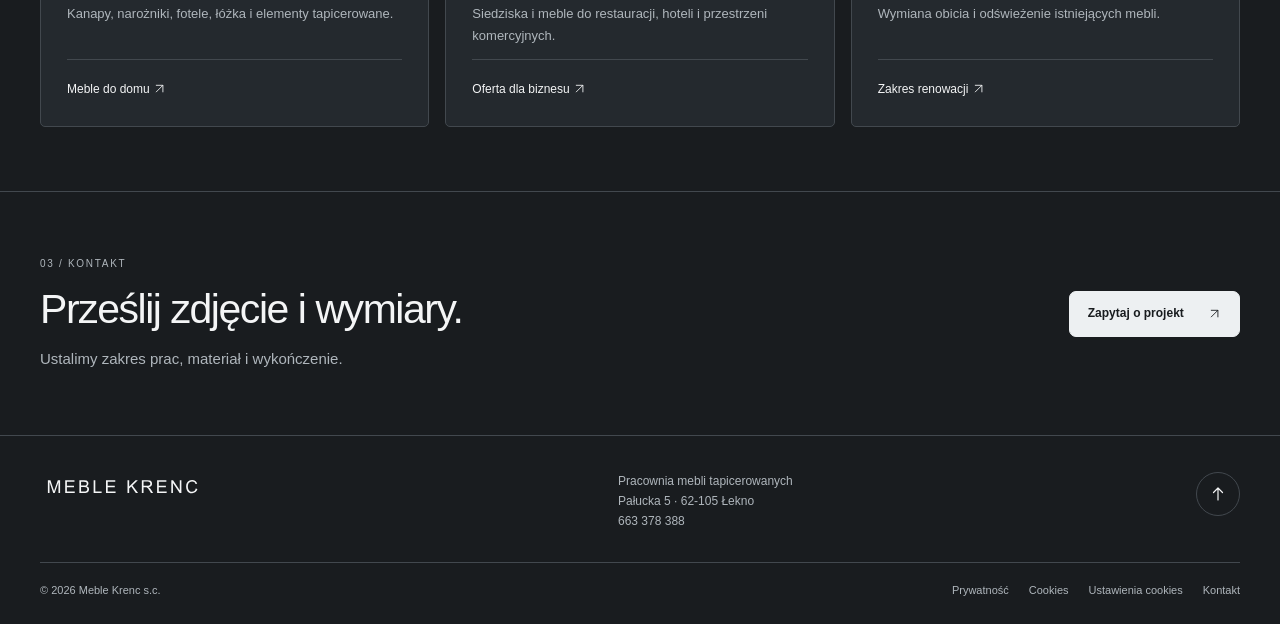
==== commit c3ecfaf4: "Replace glyph icons with SVG and unify manageable consent and policies" ====
--- a/index.html
+++ b/index.html
@@ -7,29 +7,29 @@
   <meta name="description" content="Meble Krenc — meble tapicerowane projektowane pod konkretną przestrzeń." />
   <title>Meble Krenc — meble tapicerowane na wymiar</title>
   <link rel="icon" href="assets/favicon.svg" type="image/svg+xml" />
-  <link rel="stylesheet" href="style.css?v=20260908-2" />
-  <script defer src="app.js?v=20260908-2"></script>
-</head>
-<body>
+  <link rel="stylesheet" href="style.css?v=20260908-3" />
+  <script defer src="app.js?v=20260908-3"></script>
+<link rel="stylesheet" href="components.css?v=20260908-3"><script defer src="privacy.js?v=20260908-3"></script></head>
+<body data-proposal="editorial">
   <a class="skip" href="#main">Przejdź do treści</a>
   <header class="header" data-header>
     <a class="brand" href="index.html" aria-label="Meble Krenc — strona główna">
-      <img src="assets/logo.svg?v=20260908-2" alt="MEBLE KRENC" width="220" height="28">
+      <img src="assets/logo.svg?v=20260908-3" alt="MEBLE KRENC" width="220" height="28">
     </a>
     <button class="menu" type="button" aria-expanded="false" aria-controls="nav"><i></i><i></i><span class="sr-only">Menu</span></button>
     <nav id="nav" class="nav" aria-label="Główna nawigacja">
       <a href="oferta.html">Oferta</a><a href="realizacje.html">Realizacje</a><a href="o-nas.html">O nas</a><a href="kontakt.html">Kontakt</a>
-      <a class="nav-cta" href="kontakt.html">Zapytaj o projekt <b>↗</b></a>
+      <a class="nav-cta" href="kontakt.html">Zapytaj o projekt <b><svg class="ui-icon" viewBox="0 0 24 24" aria-hidden="true" focusable="false"><path d="M6 18 18 6M6 6h12v12"/></svg></b></a>
     </nav>
   </header>
 
   <main id="main">
-<section class="hero"><div class="hero-copy"><p class="eyebrow">Pracownia tapicerska / Łekno / od 2007</p><h1>Meble.<br>Na Twój<br><span>wymiar.</span></h1><p class="lead">Meble tapicerowane do domów, restauracji i hoteli. Indywidualne wymiary, tkaniny i wykończenie.</p><div class="actions"><a class="button" href="oferta.html">Poznaj ofertę ↗</a><a class="text-button" href="kontakt.html">Kontakt z pracownią ↗</a></div></div><div class="photo-composition"><div class="frame-label"><span>WYBRANE REALIZACJE</span><span>01—31</span></div><figure class="hero-image"><a data-lightbox href="assets/living-04.jpg"><img fetchpriority="high" src="assets/living-04.jpg" alt="Jasny narożnik w salonie"></a><figcaption><span>04 / Salon</span><span>Unifora Interieur ↗</span></figcaption></figure><figure class="inset-image"><a data-lightbox href="assets/eating-01.jpg"><img loading="lazy" src="assets/eating-01.jpg" alt="Detal tapicerowanego krzesła"></a><figcaption>07 / Unifora Interieur</figcaption></figure><span class="composition-note">WYMIAR / FORMA / MATERIAŁ</span></div></section>
+<section class="hero"><div class="hero-copy"><p class="eyebrow">Pracownia tapicerska / Łekno / od 2007</p><h1>Meble.<br>Na Twój<br><span>wymiar.</span></h1><p class="lead">Meble tapicerowane do domów, restauracji i hoteli. Indywidualne wymiary, tkaniny i wykończenie.</p><div class="actions"><a class="button" href="oferta.html">Poznaj ofertę <svg class="ui-icon" viewBox="0 0 24 24" aria-hidden="true" focusable="false"><path d="M6 18 18 6M6 6h12v12"/></svg></a><a class="text-button" href="kontakt.html">Kontakt z pracownią <svg class="ui-icon" viewBox="0 0 24 24" aria-hidden="true" focusable="false"><path d="M6 18 18 6M6 6h12v12"/></svg></a></div></div><div class="photo-composition"><div class="frame-label"><span>WYBRANE REALIZACJE</span><span>01—31</span></div><figure class="hero-image"><a data-lightbox href="assets/living-04.jpg"><img fetchpriority="high" src="assets/living-04.jpg" alt="Jasny narożnik w salonie"></a><figcaption><span>04 / Salon</span><span>Unifora Interieur <svg class="ui-icon" viewBox="0 0 24 24" aria-hidden="true" focusable="false"><path d="M6 18 18 6M6 6h12v12"/></svg></span></figcaption></figure><figure class="inset-image"><a data-lightbox href="assets/eating-01.jpg"><img loading="lazy" src="assets/eating-01.jpg" alt="Detal tapicerowanego krzesła"></a><figcaption>07 / Unifora Interieur</figcaption></figure><span class="composition-note">WYMIAR / FORMA / MATERIAŁ</span></div></section>
 <div class="factbar"><span><b>01</b> Meble do domu</span><span><b>02</b> Dla biznesu</span><span><b>03</b> Renowacja</span><span><b>04</b> Łekno · Wielkopolska</span></div>
-<section class="section"><div class="section-heading"><div><p class="eyebrow">01 / Portfolio</p><h2>Indeks realizacji</h2></div><a class="text-button" href="realizacje.html">Wszystkie zdjęcia / 31 ↗</a></div><div class="project-index"><a data-lightbox href="assets/living-01.jpg"><div class="project-photo"><img loading="lazy" src="assets/living-01.jpg" alt="Salon — Unifora Interieur"></div><div class="project-caption"><span>01</span><h3>Salon</h3><span>↗</span></div></a><a data-lightbox href="assets/sleeping-01.jpg"><div class="project-photo"><img loading="lazy" src="assets/sleeping-01.jpg" alt="Sypialnia — Unifora Interieur"></div><div class="project-caption"><span>19</span><h3>Sypialnia</h3><span>↗</span></div></a><a data-lightbox href="assets/apartments-02.jpg"><div class="project-photo"><img loading="lazy" src="assets/apartments-02.jpg" alt="Apartament — Unifora Interieur"></div><div class="project-caption"><span>31</span><h3>Apartament</h3><span>↗</span></div></a></div><p class="source-note">Źródło zdjęć: <a href="https://www.unifora.at" target="_blank" rel="noreferrer">Unifora Interieur ↗</a></p></section>
-<section class="section services"><div class="section-heading"><div><p class="eyebrow">02 / Zakres prac</p><h2>Od fotela po zabudowę siedzisk.</h2></div></div><div class="service-grid"><article><span>01 / DOM</span><h3>Na co dzień</h3><p>Kanapy, narożniki, fotele, łóżka i elementy tapicerowane.</p><a href="oferta.html#dom">Meble do domu ↗</a></article><article><span>02 / BIZNES</span><h3>Do Twojego lokalu</h3><p>Siedziska i meble do restauracji, hoteli i przestrzeni komercyjnych.</p><a href="oferta.html#biznes">Oferta dla biznesu ↗</a></article><article><span>03 / RENOWACJA</span><h3>Nowa tapicerka</h3><p>Wymiana obicia i odświeżenie istniejących mebli.</p><a href="oferta.html#renowacja">Zakres renowacji ↗</a></article></div></section>
-<section class="cta"><div><p class="eyebrow">03 / Kontakt</p><h2>Prześlij zdjęcie i wymiary.</h2><p>Ustalimy zakres prac, materiał i wykończenie.</p></div><a class="button" href="kontakt.html">Zapytaj o projekt ↗</a></section></main>
-  <footer class="footer"><div class="footer-top"><a class="brand footer-brand" href="index.html"><img src="assets/logo.svg?v=20260908-2" alt="MEBLE KRENC" width="220" height="28"></a><p>Pracownia mebli tapicerowanych<br />Pałucka 5 · 62-105 Łekno<br /><a href="tel:+48663378388">663 378 388</a></p><a class="footer-arrow" href="#main" aria-label="Wróć na górę">↑</a></div><div class="footer-bottom"><span>© <span data-year></span> Meble Krenc s.c.</span><span><a href="polityka-prywatnosci.html">Prywatność</a><a href="cookies.html">Cookies</a><a href="kontakt.html">Kontakt</a></span></div></footer>
-  <div class="lightbox" data-lightbox-root hidden><button data-lightbox-close aria-label="Zamknij">×</button><img data-lightbox-image alt="" /></div>
+<section class="section"><div class="section-heading"><div><p class="eyebrow">01 / Portfolio</p><h2>Indeks realizacji</h2></div><a class="text-button" href="realizacje.html">Wszystkie zdjęcia / 31 <svg class="ui-icon" viewBox="0 0 24 24" aria-hidden="true" focusable="false"><path d="M6 18 18 6M6 6h12v12"/></svg></a></div><div class="project-index"><a data-lightbox href="assets/living-01.jpg"><div class="project-photo"><img loading="lazy" src="assets/living-01.jpg" alt="Salon — Unifora Interieur"></div><div class="project-caption"><span>01</span><h3>Salon</h3><span><svg class="ui-icon" viewBox="0 0 24 24" aria-hidden="true" focusable="false"><path d="M6 18 18 6M6 6h12v12"/></svg></span></div></a><a data-lightbox href="assets/sleeping-01.jpg"><div class="project-photo"><img loading="lazy" src="assets/sleeping-01.jpg" alt="Sypialnia — Unifora Interieur"></div><div class="project-caption"><span>19</span><h3>Sypialnia</h3><span><svg class="ui-icon" viewBox="0 0 24 24" aria-hidden="true" focusable="false"><path d="M6 18 18 6M6 6h12v12"/></svg></span></div></a><a data-lightbox href="assets/apartments-02.jpg"><div class="project-photo"><img loading="lazy" src="assets/apartments-02.jpg" alt="Apartament — Unifora Interieur"></div><div class="project-caption"><span>31</span><h3>Apartament</h3><span><svg class="ui-icon" viewBox="0 0 24 24" aria-hidden="true" focusable="false"><path d="M6 18 18 6M6 6h12v12"/></svg></span></div></a></div><p class="source-note">Źródło zdjęć: <a href="https://www.unifora.at" target="_blank" rel="noreferrer">Unifora Interieur <svg class="ui-icon" viewBox="0 0 24 24" aria-hidden="true" focusable="false"><path d="M6 18 18 6M6 6h12v12"/></svg></a></p></section>
+<section class="section services"><div class="section-heading"><div><p class="eyebrow">02 / Zakres prac</p><h2>Od fotela po zabudowę siedzisk.</h2></div></div><div class="service-grid"><article><span>01 / DOM</span><h3>Na co dzień</h3><p>Kanapy, narożniki, fotele, łóżka i elementy tapicerowane.</p><a href="oferta.html#dom">Meble do domu <svg class="ui-icon" viewBox="0 0 24 24" aria-hidden="true" focusable="false"><path d="M6 18 18 6M6 6h12v12"/></svg></a></article><article><span>02 / BIZNES</span><h3>Do Twojego lokalu</h3><p>Siedziska i meble do restauracji, hoteli i przestrzeni komercyjnych.</p><a href="oferta.html#biznes">Oferta dla biznesu <svg class="ui-icon" viewBox="0 0 24 24" aria-hidden="true" focusable="false"><path d="M6 18 18 6M6 6h12v12"/></svg></a></article><article><span>03 / RENOWACJA</span><h3>Nowa tapicerka</h3><p>Wymiana obicia i odświeżenie istniejących mebli.</p><a href="oferta.html#renowacja">Zakres renowacji <svg class="ui-icon" viewBox="0 0 24 24" aria-hidden="true" focusable="false"><path d="M6 18 18 6M6 6h12v12"/></svg></a></article></div></section>
+<section class="cta"><div><p class="eyebrow">03 / Kontakt</p><h2>Prześlij zdjęcie i wymiary.</h2><p>Ustalimy zakres prac, materiał i wykończenie.</p></div><a class="button" href="kontakt.html">Zapytaj o projekt <svg class="ui-icon" viewBox="0 0 24 24" aria-hidden="true" focusable="false"><path d="M6 18 18 6M6 6h12v12"/></svg></a></section></main>
+  <footer class="footer"><div class="footer-top"><a class="brand footer-brand" href="index.html"><img src="assets/logo.svg?v=20260908-3" alt="MEBLE KRENC" width="220" height="28"></a><p>Pracownia mebli tapicerowanych<br />Pałucka 5 · 62-105 Łekno<br /><a href="tel:+48663378388">663 378 388</a></p><a class="footer-arrow" href="#main" aria-label="Wróć na górę"><svg class="ui-icon" viewBox="0 0 24 24" aria-hidden="true" focusable="false"><path d="M12 20V4m-6 6 6-6 6 6"/></svg></a></div><div class="footer-bottom"><span>© <span data-year></span> Meble Krenc s.c.</span><span><a href="polityka-prywatnosci.html">Prywatność</a><a href="cookies.html">Cookies</a><a href="ustawienia-cookies.html" data-cookie-open>Ustawienia cookies</a><a href="kontakt.html">Kontakt</a></span></div></footer>
+  <div class="lightbox" data-lightbox-root hidden><button data-lightbox-close aria-label="Zamknij"><svg class="ui-icon" viewBox="0 0 24 24" aria-hidden="true" focusable="false"><path d="m6 6 12 12M18 6 6 18"/></svg></button><img data-lightbox-image alt="" /></div>
 </body>
 </html>
--- a/style.css
+++ b/style.css
@@ -1,7 +1,7 @@
-:root{color-scheme:dark;--ink:#f4f5f6;--muted:#afb6bc;--line:#42484e;--panel:#24292e;--bg:#191c1f;font-family:Arial,Helvetica,sans-serif}*{box-sizing:border-box}html{scroll-behavior:smooth;scroll-padding-top:100px}body{margin:0;background:var(--bg);color:var(--ink);font:15px/1.65 Arial,Helvetica,sans-serif}a{color:inherit;text-decoration:none}button{font:inherit;cursor:pointer}img{display:block;max-width:100%;width:100%}figure{margin:0}h1,h2,h3,p{margin-top:0}h1,h2,h3{font-weight:500;line-height:1.1;letter-spacing:-.035em}h1{font-size:clamp(40px,5.7vw,76px)}h2{font-size:clamp(27px,3.2vw,42px)}h3{font-size:23px}em{font-style:normal}p{color:var(--muted)}a:hover{color:#fff}a:focus-visible,button:focus-visible,input:focus-visible{outline:2px solid #b9ddf5;outline-offset:5px}button{color:inherit}.skip{position:fixed;top:-100px;left:20px;background:white;color:black;padding:12px;z-index:100}.skip:focus{top:12px}.sr-only{position:absolute;width:1px;height:1px;overflow:hidden;clip:rect(0,0,0,0)}[hidden]{display:none!important}.header{position:sticky;top:0;z-index:10;height:80px;display:flex;justify-content:space-between;align-items:center;padding:0 max(24px,calc((100vw - 1240px)/2));background:#191c1ff5;border-bottom:1px solid var(--line)}.brand{display:inline-flex;align-items:center}.brand img{width:220px;height:28px}.brand>span{display:none}.nav{display:flex;align-items:center;gap:28px;font-size:12px}.nav a{padding:10px 0}.nav a[aria-current]{border-bottom:1px solid white}.nav-cta{border:1px solid var(--line);border-radius:7px;padding:10px 16px!important}.menu{display:none}.hero,.section,.page-hero,.cta,.footer{max-width:1320px;margin:auto;padding:64px 40px}.hero{display:grid;grid-template-columns:.9fr 1.1fr;gap:60px;align-items:center;padding-top:48px;padding-bottom:48px}.hero h1{margin:24px 0;font-size:clamp(48px,6.6vw,86px);line-height:.99}.hero h1 span{color:#afb6bc}.eyebrow,.section-kicker,.frame-label,.composition-note{font-size:10px;letter-spacing:.17em;text-transform:uppercase;color:var(--muted)}.lead{max-width:390px;font-size:15px}.actions{display:flex;flex-wrap:wrap;gap:20px;align-items:center;margin-top:28px}.button{display:inline-flex;align-items:center;justify-content:center;gap:24px;min-height:46px;padding:12px 18px;background:#edf0f2;color:#191c1f;border:1px solid #edf0f2;border-radius:7px;font-size:12px;font-weight:600}.button:hover{background:#cbd6df;color:#111}.text-button{font-size:12px;padding:10px 0;border-bottom:1px solid var(--line)}.photo-composition{position:relative;padding-bottom:100px}.frame-label{display:flex;justify-content:space-between;margin-bottom:12px}.hero-image{width:88%;padding:12px;border:1px solid var(--line);border-radius:3px;background:#22272b}.hero-image img{height:285px;object-fit:cover}.hero-image figcaption{display:flex;justify-content:space-between;font-size:10px;color:var(--muted);padding-top:12px;gap:12px}.inset-image{position:absolute;right:0;bottom:0;width:47%;padding:10px;background:#30363b;border:1px solid #596168;border-radius:3px 3px 28px 3px}.inset-image img{height:150px;object-fit:cover;border-radius:0 0 18px 0}.inset-image figcaption{font-size:9px;padding-top:7px}.composition-note{position:absolute;bottom:35px;left:0;font-size:9px}.factbar{display:grid;grid-template-columns:repeat(4,1fr);max-width:1240px;margin:auto;border-block:1px solid var(--line)}.factbar span{padding:18px 20px;font-size:11px;border-right:1px solid var(--line)}.factbar b{margin-right:18px;color:var(--muted);font-weight:400}.section-heading,.gallery-head{display:flex;justify-content:space-between;align-items:end;gap:25px;margin-bottom:28px}.section-heading h2{margin-bottom:0}.project-index{display:grid;grid-template-columns:1.15fr 1fr .85fr;gap:24px;align-items:start}.project-index>a:nth-child(2){margin-top:36px}.project-index>a:nth-child(3){margin-top:72px}.project-photo{padding:10px;border:1px solid var(--line);background:var(--panel);border-radius:4px}.project-photo img{height:220px;object-fit:cover}.project-caption{display:flex;gap:15px;align-items:center;border-bottom:1px solid var(--line);padding:14px 0;font-size:11px}.project-caption h3{font-size:13px;letter-spacing:0;margin:0;flex:1}.service-grid{display:grid;grid-template-columns:repeat(3,1fr);gap:16px}.service-grid article{display:flex;flex-direction:column;padding:26px;background:var(--panel);border:1px solid var(--line);border-radius:5px;scroll-margin-top:100px}.service-grid article>span,.steps b{font-size:10px;color:var(--muted);font-weight:400}.service-grid h3{margin:32px 0 16px}.service-grid p{font-size:13px;max-width:360px}.service-grid a{margin-top:auto;padding-top:20px;border-top:1px solid var(--line);font-size:12px}.cta{display:flex;align-items:center;justify-content:space-between;gap:30px;border-top:1px solid var(--line)}.cta h2{margin-bottom:14px}.cta p{margin-bottom:0}.cta .eyebrow{margin-bottom:15px}.footer{border-top:1px solid var(--line);padding-top:36px;padding-bottom:25px}.footer-top{display:grid;grid-template-columns:1fr 1fr auto;align-items:start;gap:24px;padding-bottom:30px}.footer-top p{font-size:12px;margin:0}.footer-arrow{border:1px solid var(--line);border-radius:50%;width:44px;height:44px;display:grid;place-items:center}.footer-bottom{display:flex;justify-content:space-between;gap:24px;padding-top:18px;border-top:1px solid var(--line);font-size:11px;color:var(--muted)}.footer-bottom > span:last-child{display:flex;gap:20px;flex-wrap:wrap}.page-hero{padding-bottom:36px;border-bottom:1px solid var(--line)}.page-hero h1{max-width:850px;margin:20px 0}.page-hero>p:last-child{max-width:650px;margin-bottom:0}.feature,.two-col,.contact-grid{display:grid;grid-template-columns:1fr 1fr;gap:60px;align-items:start}.feature-image{padding:12px;border:1px solid var(--line);background:var(--panel);max-width:500px}.feature-image img{height:320px;object-fit:cover}.feature-copy p{max-width:470px}.feature-copy .button{margin-top:20px}.steps article{border-top:1px solid var(--line);padding:22px 0}.steps h3{margin:10px 0;font-size:22px}.steps p{margin-bottom:0;font-size:14px}.dark-section>.steps{display:grid;grid-template-columns:repeat(3,1fr);gap:30px}.gallery-grid{display:grid;grid-template-columns:repeat(3,1fr);gap:26px;align-items:start}.gallery-grid>a{display:flex;flex-direction:column;border:1px solid var(--line);padding:10px;background:var(--panel);border-radius:4px}.gallery-grid img{height:230px;object-fit:cover}.gallery-grid span{padding:12px 0 2px;font-size:11px;letter-spacing:.08em}.gallery-grid span:after{content:' / Unifora Interieur ↗';color:var(--muted)}.gallery-grid>a:nth-child(3n+2){margin-top:30px}.contact-list{margin-top:30px}.contact-list>a,.contact-list>div{display:grid;grid-template-columns:1fr auto;padding:20px 0;border-top:1px solid var(--line)}.contact-list small{grid-column:1/-1;color:var(--muted);margin-bottom:8px}.contact-list strong{font-size:25px;font-weight:400;line-height:1.4}.contact-card{padding:36px;border:1px solid var(--line);background:var(--panel);border-radius:5px 5px 45px 5px}.contact-card h3{font-size:36px;margin-top:24px}.legal{max-width:1100px}.legal h1{font-size:clamp(38px,5vw,64px)}.legal-lead{max-width:700px}.legal-body{max-width:760px;border-top:1px solid var(--line);margin-top:40px;padding-top:10px}.legal-body h2{font-size:23px;margin-top:30px;letter-spacing:-.02em}.legal-body a{text-decoration:underline}.legal-date{font-size:12px;margin-top:32px}.cookie-bar{position:fixed;z-index:20;bottom:16px;left:16px;max-width:520px;padding:20px;background:#30373d;border:1px solid #66717b;border-radius:9px;box-shadow:0 12px 45px #0008}.cookie-bar p{font-size:12px;margin:0 0 14px;color:#d7dce1}.cookie-bar a,.cookie-open{text-decoration:underline}.cookie-actions{display:flex;gap:10px;flex-wrap:wrap}.cookie-actions button{padding:10px 14px;min-height:44px;border:1px solid #9aa4ad;border-radius:5px;background:transparent;font-size:12px}.cookie-actions button:last-child{background:#f0f2f4;color:#191c1f}.cookie-open{background:none;border:0;padding:0;color:inherit;font-size:inherit;cursor:pointer}.cookie-settings,.lightbox{position:fixed;inset:0;z-index:40;background:#080b0eea;display:grid;place-items:center;padding:24px}.cookie-dialog{width:min(510px,100%);max-height:90svh;overflow:auto;background:var(--panel);border:1px solid var(--line);border-radius:9px;padding:28px}.cookie-dialog h2{font-size:27px}.cookie-dialog p{font-size:13px}.cookie-row{display:flex;justify-content:space-between;gap:20px;padding:16px 0;border-top:1px solid var(--line);font-size:13px}.cookie-row small{display:block;color:var(--muted)}.cookie-dialog .cookie-actions{margin-top:20px}.lightbox img{width:auto;max-width:min(1100px,92vw);max-height:80svh;object-fit:contain}.lightbox button{position:absolute;right:20px;top:16px;width:48px;height:48px;font-size:28px;border:1px solid var(--line);background:var(--panel);border-radius:50%}.menu-open{overflow:hidden}
+:root{color-scheme:dark;--ink:#f4f5f6;--muted:#afb6bc;--line:#42484e;--panel:#24292e;--bg:#191c1f;font-family:Arial,Helvetica,sans-serif}*{box-sizing:border-box}html{scroll-behavior:smooth;scroll-padding-top:100px}body{margin:0;background:var(--bg);color:var(--ink);font:15px/1.65 Arial,Helvetica,sans-serif}a{color:inherit;text-decoration:none}button{font:inherit;cursor:pointer}img{display:block;max-width:100%;width:100%}figure{margin:0}h1,h2,h3,p{margin-top:0}h1,h2,h3{font-weight:500;line-height:1.1;letter-spacing:-.035em}h1{font-size:clamp(40px,5.7vw,76px)}h2{font-size:clamp(27px,3.2vw,42px)}h3{font-size:23px}em{font-style:normal}p{color:var(--muted)}a:hover{color:#fff}a:focus-visible,button:focus-visible,input:focus-visible{outline:2px solid #b9ddf5;outline-offset:5px}button{color:inherit}.skip{position:fixed;top:-100px;left:20px;background:white;color:black;padding:12px;z-index:100}.skip:focus{top:12px}.sr-only{position:absolute;width:1px;height:1px;overflow:hidden;clip:rect(0,0,0,0)}[hidden]{display:none!important}.header{position:sticky;top:0;z-index:10;height:80px;display:flex;justify-content:space-between;align-items:center;padding:0 max(24px,calc((100vw - 1240px)/2));background:#191c1ff5;border-bottom:1px solid var(--line)}.brand{display:inline-flex;align-items:center}.brand img{width:220px;height:28px}.brand>span{display:none}.nav{display:flex;align-items:center;gap:28px;font-size:12px}.nav a{padding:10px 0}.nav a[aria-current]{border-bottom:1px solid white}.nav-cta{border:1px solid var(--line);border-radius:7px;padding:10px 16px!important}.menu{display:none}.hero,.section,.page-hero,.cta,.footer{max-width:1320px;margin:auto;padding:64px 40px}.hero{display:grid;grid-template-columns:.9fr 1.1fr;gap:60px;align-items:center;padding-top:48px;padding-bottom:48px}.hero h1{margin:24px 0;font-size:clamp(48px,6.6vw,86px);line-height:.99}.hero h1 span{color:#afb6bc}.eyebrow,.section-kicker,.frame-label,.composition-note{font-size:10px;letter-spacing:.17em;text-transform:uppercase;color:var(--muted)}.lead{max-width:390px;font-size:15px}.actions{display:flex;flex-wrap:wrap;gap:20px;align-items:center;margin-top:28px}.button{display:inline-flex;align-items:center;justify-content:center;gap:24px;min-height:46px;padding:12px 18px;background:#edf0f2;color:#191c1f;border:1px solid #edf0f2;border-radius:7px;font-size:12px;font-weight:600}.button:hover{background:#cbd6df;color:#111}.text-button{font-size:12px;padding:10px 0;border-bottom:1px solid var(--line)}.photo-composition{position:relative;padding-bottom:100px}.frame-label{display:flex;justify-content:space-between;margin-bottom:12px}.hero-image{width:88%;padding:12px;border:1px solid var(--line);border-radius:3px;background:#22272b}.hero-image img{height:285px;object-fit:cover}.hero-image figcaption{display:flex;justify-content:space-between;font-size:10px;color:var(--muted);padding-top:12px;gap:12px}.inset-image{position:absolute;right:0;bottom:0;width:47%;padding:10px;background:#30363b;border:1px solid #596168;border-radius:3px 3px 28px 3px}.inset-image img{height:150px;object-fit:cover;border-radius:0 0 18px 0}.inset-image figcaption{font-size:9px;padding-top:7px}.composition-note{position:absolute;bottom:35px;left:0;font-size:9px}.factbar{display:grid;grid-template-columns:repeat(4,1fr);max-width:1240px;margin:auto;border-block:1px solid var(--line)}.factbar span{padding:18px 20px;font-size:11px;border-right:1px solid var(--line)}.factbar b{margin-right:18px;color:var(--muted);font-weight:400}.section-heading,.gallery-head{display:flex;justify-content:space-between;align-items:end;gap:25px;margin-bottom:28px}.section-heading h2{margin-bottom:0}.project-index{display:grid;grid-template-columns:1.15fr 1fr .85fr;gap:24px;align-items:start}.project-index>a:nth-child(2){margin-top:36px}.project-index>a:nth-child(3){margin-top:72px}.project-photo{padding:10px;border:1px solid var(--line);background:var(--panel);border-radius:4px}.project-photo img{height:220px;object-fit:cover}.project-caption{display:flex;gap:15px;align-items:center;border-bottom:1px solid var(--line);padding:14px 0;font-size:11px}.project-caption h3{font-size:13px;letter-spacing:0;margin:0;flex:1}.service-grid{display:grid;grid-template-columns:repeat(3,1fr);gap:16px}.service-grid article{display:flex;flex-direction:column;padding:26px;background:var(--panel);border:1px solid var(--line);border-radius:5px;scroll-margin-top:100px}.service-grid article>span,.steps b{font-size:10px;color:var(--muted);font-weight:400}.service-grid h3{margin:32px 0 16px}.service-grid p{font-size:13px;max-width:360px}.service-grid a{margin-top:auto;padding-top:20px;border-top:1px solid var(--line);font-size:12px}.cta{display:flex;align-items:center;justify-content:space-between;gap:30px;border-top:1px solid var(--line)}.cta h2{margin-bottom:14px}.cta p{margin-bottom:0}.cta .eyebrow{margin-bottom:15px}.footer{border-top:1px solid var(--line);padding-top:36px;padding-bottom:25px}.footer-top{display:grid;grid-template-columns:1fr 1fr auto;align-items:start;gap:24px;padding-bottom:30px}.footer-top p{font-size:12px;margin:0}.footer-arrow{border:1px solid var(--line);border-radius:50%;width:44px;height:44px;display:grid;place-items:center}.footer-bottom{display:flex;justify-content:space-between;gap:24px;padding-top:18px;border-top:1px solid var(--line);font-size:11px;color:var(--muted)}.footer-bottom > span:last-child{display:flex;gap:20px;flex-wrap:wrap}.page-hero{padding-bottom:36px;border-bottom:1px solid var(--line)}.page-hero h1{max-width:850px;margin:20px 0}.page-hero>p:last-child{max-width:650px;margin-bottom:0}.feature,.two-col,.contact-grid{display:grid;grid-template-columns:1fr 1fr;gap:60px;align-items:start}.feature-image{padding:12px;border:1px solid var(--line);background:var(--panel);max-width:500px}.feature-image img{height:320px;object-fit:cover}.feature-copy p{max-width:470px}.feature-copy .button{margin-top:20px}.steps article{border-top:1px solid var(--line);padding:22px 0}.steps h3{margin:10px 0;font-size:22px}.steps p{margin-bottom:0;font-size:14px}.dark-section>.steps{display:grid;grid-template-columns:repeat(3,1fr);gap:30px}.gallery-grid{display:grid;grid-template-columns:repeat(3,1fr);gap:26px;align-items:start}.gallery-grid>a{display:flex;flex-direction:column;border:1px solid var(--line);padding:10px;background:var(--panel);border-radius:4px}.gallery-grid img{height:230px;object-fit:cover}.gallery-grid span{padding:12px 0 2px;font-size:11px;letter-spacing:.08em}.gallery-grid span:after{content:' / Unifora Interieur';color:var(--muted)}.gallery-grid>a:nth-child(3n+2){margin-top:30px}.contact-list{margin-top:30px}.contact-list>a,.contact-list>div{display:grid;grid-template-columns:1fr auto;padding:20px 0;border-top:1px solid var(--line)}.contact-list small{grid-column:1/-1;color:var(--muted);margin-bottom:8px}.contact-list strong{font-size:25px;font-weight:400;line-height:1.4}.contact-card{padding:36px;border:1px solid var(--line);background:var(--panel);border-radius:5px 5px 45px 5px}.contact-card h3{font-size:36px;margin-top:24px}.legal{max-width:1100px}.legal h1{font-size:clamp(38px,5vw,64px)}.legal-lead{max-width:700px}.legal-body{max-width:760px;border-top:1px solid var(--line);margin-top:40px;padding-top:10px}.legal-body h2{font-size:23px;margin-top:30px;letter-spacing:-.02em}.legal-body a{text-decoration:underline}.legal-date{font-size:12px;margin-top:32px}.cookie-bar{position:fixed;z-index:20;bottom:16px;left:16px;max-width:520px;padding:20px;background:#30373d;border:1px solid #66717b;border-radius:9px;box-shadow:0 12px 45px #0008}.cookie-bar p{font-size:12px;margin:0 0 14px;color:#d7dce1}.cookie-bar a,.cookie-open{text-decoration:underline}.cookie-actions{display:flex;gap:10px;flex-wrap:wrap}.cookie-actions button{padding:10px 14px;min-height:44px;border:1px solid #9aa4ad;border-radius:5px;background:transparent;font-size:12px}.cookie-actions button:last-child{background:#f0f2f4;color:#191c1f}.cookie-open{background:none;border:0;padding:0;color:inherit;font-size:inherit;cursor:pointer}.cookie-settings,.lightbox{position:fixed;inset:0;z-index:40;background:#080b0eea;display:grid;place-items:center;padding:24px}.cookie-dialog{width:min(510px,100%);max-height:90svh;overflow:auto;background:var(--panel);border:1px solid var(--line);border-radius:9px;padding:28px}.cookie-dialog h2{font-size:27px}.cookie-dialog p{font-size:13px}.cookie-row{display:flex;justify-content:space-between;gap:20px;padding:16px 0;border-top:1px solid var(--line);font-size:13px}.cookie-row small{display:block;color:var(--muted)}.cookie-dialog .cookie-actions{margin-top:20px}.lightbox img{width:auto;max-width:min(1100px,92vw);max-height:80svh;object-fit:contain}.lightbox button{position:absolute;right:20px;top:16px;width:48px;height:48px;font-size:28px;border:1px solid var(--line);background:var(--panel);border-radius:50%}.menu-open{overflow:hidden}
 @media(min-width:1500px){.hero{padding-top:64px;padding-bottom:64px}}
 @media(max-width:900px){.nav{gap:17px}.nav-cta{display:none}.hero{gap:25px}.hero,.section,.page-hero,.cta,.footer{padding-left:24px;padding-right:24px}.hero-image img{height:240px}.project-index{gap:15px}.project-photo img{height:180px}.service-grid article{padding:20px}.feature,.two-col,.contact-grid{gap:30px}.gallery-grid{grid-template-columns:repeat(2,1fr)}.gallery-grid>a:nth-child(3n+2){margin-top:0}.factbar{margin:0 24px}.factbar span{padding:15px 10px}.factbar b{margin-right:8px}}
-@media(max-width:640px){.header{height:68px;padding:0 20px}.brand img{width:185px}.menu{display:block;width:44px;height:44px;border:1px solid var(--line);border-radius:6px;background:var(--panel)}.menu i{display:block;width:18px;height:1px;background:white;margin:6px auto}.nav{position:fixed;top:68px;left:0;right:0;bottom:0;background:var(--bg);padding:24px;display:none;flex-direction:column;align-items:stretch;gap:0;overflow:auto}.nav.is-open{display:flex}.nav>a{font-size:22px;padding:19px 0;border-bottom:1px solid var(--line)}.nav .nav-cta{display:block;margin-top:24px;font-size:15px}.hero{grid-template-columns:1fr;padding:35px 20px;gap:32px}.hero h1{font-size:58px}.hero h1 br:nth-child(2){display:none}.lead{max-width:340px}.photo-composition{max-width:500px;width:100%;padding-bottom:85px}.hero-image img{height:220px}.inset-image img{height:110px}.composition-note{font-size:8px;bottom:25px}.hero-image figcaption{font-size:8px}.factbar{grid-template-columns:1fr 1fr;margin:0 20px}.factbar span{padding:14px 8px;font-size:10px}.factbar span:nth-child(-n+2){border-bottom:1px solid var(--line)}.section,.page-hero,.cta{padding:40px 20px}.section-heading{align-items:start;flex-direction:column;gap:12px}.project-index{grid-template-columns:1fr;gap:25px}.project-index>a:nth-child(n){margin:0}.project-photo img{height:230px}.service-grid,.feature,.two-col,.contact-grid,.dark-section>.steps{grid-template-columns:1fr;gap:20px}.service-grid h3{margin-top:20px}.feature-image img{height:250px}.gallery-grid{gap:14px}.gallery-grid img{height:145px}.gallery-grid span{font-size:9px;letter-spacing:0}.gallery-grid>a{padding:7px}.gallery-grid span:after{content:' / Unifora ↗'}.cta{align-items:start;flex-direction:column}.footer{padding:30px 20px}.footer-top{grid-template-columns:1fr auto}.footer-top p{grid-column:1;grid-row:2}.footer-arrow{grid-column:2;grid-row:1}.footer-bottom{flex-direction:column;gap:14px}.contact-card{padding:25px}.cookie-bar{right:12px;left:12px;bottom:12px;padding:16px}.cookie-dialog{padding:22px}.legal h1{overflow-wrap:anywhere}.legal-body h2{font-size:21px}}
+@media(max-width:640px){.header{height:68px;padding:0 20px}.brand img{width:185px}.menu{display:block;width:44px;height:44px;border:1px solid var(--line);border-radius:6px;background:var(--panel)}.menu i{display:block;width:18px;height:1px;background:white;margin:6px auto}.nav{position:fixed;top:68px;left:0;right:0;bottom:0;background:var(--bg);padding:24px;display:none;flex-direction:column;align-items:stretch;gap:0;overflow:auto}.nav.is-open{display:flex}.nav>a{font-size:22px;padding:19px 0;border-bottom:1px solid var(--line)}.nav .nav-cta{display:block;margin-top:24px;font-size:15px}.hero{grid-template-columns:1fr;padding:35px 20px;gap:32px}.hero h1{font-size:58px}.hero h1 br:nth-child(2){display:none}.lead{max-width:340px}.photo-composition{max-width:500px;width:100%;padding-bottom:85px}.hero-image img{height:220px}.inset-image img{height:110px}.composition-note{font-size:8px;bottom:25px}.hero-image figcaption{font-size:8px}.factbar{grid-template-columns:1fr 1fr;margin:0 20px}.factbar span{padding:14px 8px;font-size:10px}.factbar span:nth-child(-n+2){border-bottom:1px solid var(--line)}.section,.page-hero,.cta{padding:40px 20px}.section-heading{align-items:start;flex-direction:column;gap:12px}.project-index{grid-template-columns:1fr;gap:25px}.project-index>a:nth-child(n){margin:0}.project-photo img{height:230px}.service-grid,.feature,.two-col,.contact-grid,.dark-section>.steps{grid-template-columns:1fr;gap:20px}.service-grid h3{margin-top:20px}.feature-image img{height:250px}.gallery-grid{gap:14px}.gallery-grid img{height:145px}.gallery-grid span{font-size:9px;letter-spacing:0}.gallery-grid>a{padding:7px}.gallery-grid span:after{content:' / Unifora'}.cta{align-items:start;flex-direction:column}.footer{padding:30px 20px}.footer-top{grid-template-columns:1fr auto}.footer-top p{grid-column:1;grid-row:2}.footer-arrow{grid-column:2;grid-row:1}.footer-bottom{flex-direction:column;gap:14px}.contact-card{padding:25px}.cookie-bar{right:12px;left:12px;bottom:12px;padding:16px}.cookie-dialog{padding:22px}.legal h1{overflow-wrap:anywhere}.legal-body h2{font-size:21px}}
 @media(prefers-reduced-motion:reduce){html{scroll-behavior:auto}*{animation:none!important;transition:none!important}}
 .source-note{font-size:11px;margin:16px 0 0;color:var(--muted)}.source-note a{text-decoration:underline}.category-nav{display:flex;gap:12px;flex-wrap:wrap;margin-top:28px}.category-nav a{border:1px solid var(--line);border-radius:6px;padding:10px 14px;font-size:12px}.category-nav a:hover{background:var(--panel)}
 .lightbox img{max-height:calc(100dvh - 180px)}.lightbox-navigation{position:absolute;bottom:24px;left:50%;transform:translateX(-50%);display:flex;align-items:center;gap:24px}.lightbox-navigation button{position:static;width:44px;height:44px;font-size:20px}.lightbox-navigation p{font-size:13px;min-width:65px;text-align:center;margin:0;color:#fff}
--- a/components.css
+++ b/components.css
@@ -0,0 +1,25 @@
+.ui-icon{display:inline-block;width:1.1em;height:1.1em;flex:none;vertical-align:-.16em;fill:none;stroke:currentColor;stroke-width:1.6;stroke-linecap:round;stroke-linejoin:round;pointer-events:none}
+.lightbox button .ui-icon{width:20px;height:20px}.photo-open .ui-icon,.footer-arrow .ui-icon{width:18px;height:18px}.ui-icon-only{display:inline-grid;place-items:center}
+body{--consent-bg:#fff;--consent-ink:#202321;--consent-muted:#606660;--consent-line:#d9ddd8;--consent-radius:12px}
+body[data-proposal=editorial]{--consent-bg:#22282c;--consent-ink:#f3f5f6;--consent-muted:#bac2c7;--consent-line:#4d565e;--consent-radius:8px}
+body[data-proposal=gallery]{--consent-radius:2px}
+body[data-proposal=boutique]{--consent-bg:#f7f6f2;--consent-radius:18px}
+body.mk-consent-open{overflow:hidden}
+.mk-consent-banner,.mk-consent-dialog{box-sizing:border-box;background:var(--consent-bg);color:var(--consent-ink);border:1px solid var(--consent-line);border-radius:var(--consent-radius);font-family:Arial,Helvetica,sans-serif;line-height:1.55}
+.mk-consent-banner{position:fixed;bottom:18px;left:18px;z-index:35;width:560px;max-width:calc(100vw - 36px);padding:24px;box-shadow:0 12px 55px #0002}
+.mk-consent-banner strong{font-size:16px}.mk-consent-banner p{font-size:13px;color:var(--consent-muted);margin:8px 0 20px}.mk-consent-banner a{text-decoration:underline;text-underline-offset:3px}
+.mk-consent-dialog{padding:28px;width:570px;max-width:calc(100vw - 32px);max-height:calc(100dvh - 32px);overflow:auto;overscroll-behavior:contain;box-shadow:0 24px 100px #0005}
+.mk-consent-dialog:not([open]){display:none}.mk-consent-dialog::backdrop{background:#101518b8;backdrop-filter:blur(5px)}
+.mk-consent-heading{display:flex;justify-content:space-between;align-items:center;gap:20px;font-size:10px;letter-spacing:.12em;text-transform:uppercase;color:var(--consent-muted)}
+.mk-consent-dialog h2{font-family:inherit;font-size:30px;line-height:1.13;letter-spacing:-.035em;font-weight:500;margin:22px 0 14px}.mk-consent-dialog>p{font-size:13px;color:var(--consent-muted);margin:0 0 22px}
+.mk-consent-option{display:flex;justify-content:space-between;align-items:center;gap:24px;padding:20px 0;border-top:1px solid var(--consent-line);cursor:pointer}.mk-consent-option strong{display:block;font-size:14px;font-weight:600}.mk-consent-option small{display:block;font-size:12px;line-height:1.5;color:var(--consent-muted);margin-top:6px;max-width:370px}
+.mk-consent-option input{appearance:none;-webkit-appearance:none;position:relative;flex:0 0 44px;width:44px;height:26px;margin:0;border:1px solid var(--consent-muted);border-radius:30px;background:transparent;cursor:pointer;transition:background .15s}.mk-consent-option input::after{content:'';position:absolute;width:18px;height:18px;left:3px;top:3px;background:var(--consent-muted);border-radius:50%;transition:transform .15s}.mk-consent-option input:checked{background:var(--consent-ink);border-color:var(--consent-ink)}.mk-consent-option input:checked::after{background:var(--consent-bg);transform:translateX(18px)}.mk-consent-option input:disabled{opacity:.5;cursor:not-allowed}
+.mk-consent-actions{display:flex;gap:10px;flex-wrap:wrap}.mk-consent-actions button,.mk-map button,.mk-settings-button{font:500 12px/1.4 Arial,Helvetica,sans-serif;min-height:44px;padding:12px 15px;border:1px solid var(--consent-ink);border-radius:calc(var(--consent-radius) * .65);background:var(--consent-bg);color:var(--consent-ink);cursor:pointer;text-align:center}.mk-consent-actions button[data-consent-save],.mk-consent-actions button[data-consent-accept]{background:var(--consent-ink);color:var(--consent-bg)}.mk-consent-actions button:hover,.mk-map button:hover,.mk-settings-button:hover{filter:brightness(.88)}
+.mk-consent-dialog .mk-icon-button{display:grid;place-items:center;flex:none;width:44px;height:44px;border:1px solid var(--consent-line);border-radius:50%;background:none;color:var(--consent-ink);padding:0;cursor:pointer}.mk-consent-bottom{display:flex;flex-wrap:wrap;gap:14px 20px;border-top:1px solid var(--consent-line);padding-top:20px;margin-top:24px;font-size:11px}.mk-consent-bottom button{width:100%;text-align:left;padding:0;min-height:32px;border:0;background:none;color:inherit;font:inherit;cursor:pointer;text-decoration:underline;text-underline-offset:4px}.mk-consent-bottom a{text-decoration:underline;text-underline-offset:4px}.mk-consent-dialog [data-consent-status]{font-size:12px;min-height:18px;margin:12px 0 20px}
+.mk-consent-dialog :focus-visible,.mk-consent-banner :focus-visible,.mk-map :focus-visible{outline:2px solid var(--consent-ink);outline-offset:4px}
+main.mk-legal{max-width:1080px;margin:0 auto;padding:65px 40px 90px;min-height:65vh}.mk-legal h1{font-size:clamp(34px,5vw,64px);margin:0 0 24px;line-height:1.1;overflow-wrap:anywhere}.mk-legal .mk-legal-intro{font-size:12px;color:var(--consent-muted);margin:0 0 35px}.mk-legal article{max-width:740px;line-height:1.8}.mk-legal h2{font-size:23px;line-height:1.25;margin:34px 0 14px}.mk-legal article p{font-size:14px;margin:0 0 18px}.mk-legal article a{text-decoration:underline;text-underline-offset:3px}.mk-legal .legal-callout{padding:22px;border:1px solid var(--consent-line);border-radius:var(--consent-radius);margin-bottom:30px}.mk-legal .legal-callout p{margin:0}.mk-legal .mk-policy-nav{display:flex;flex-wrap:wrap;gap:20px;margin-top:38px;border-top:1px solid var(--consent-line);padding-top:24px;font-size:12px}
+main>.mk-map-section{max-width:1280px;padding:35px 44px 70px;margin:0 auto}.mk-map-section h2{font-size:30px;margin-bottom:22px}.mk-map{border:1px solid var(--consent-line);border-radius:var(--consent-radius);overflow:hidden;background:var(--consent-bg);color:var(--consent-ink)}.mk-map iframe{display:block;border:0;width:100%;height:360px}.mk-map-placeholder{min-height:270px;display:flex;flex-direction:column;align-items:center;justify-content:center;text-align:center;gap:18px;padding:32px}.mk-map-placeholder p{font-size:13px;max-width:440px;margin:0;color:var(--consent-muted)}.mk-map-placeholder strong{font-size:19px}.mk-map-links{display:flex;justify-content:space-between;flex-wrap:wrap;gap:15px;padding:18px 20px;border-top:1px solid var(--consent-line);font-size:12px}.mk-map-links a{text-decoration:underline}
+@media(max-width:600px){.mk-consent-banner{padding:18px;bottom:12px;left:12px;max-width:calc(100vw - 24px)}.mk-consent-actions{display:grid;grid-template-columns:1fr 1fr;gap:8px}.mk-consent-banner .mk-consent-actions button:first-child{grid-column:1/-1}.mk-consent-dialog{padding:20px}.mk-consent-dialog h2{font-size:28px}.mk-consent-option{gap:15px}.mk-consent-actions button{padding:11px 9px;font-size:11px}.mk-consent-heading{letter-spacing:.05em}.mk-legal .legal-callout{padding:18px}main.mk-legal{padding:40px 20px 55px}main>.mk-map-section{padding:20px 20px 45px}.mk-map-placeholder{padding:25px 20px}.mk-map iframe{height:320px}}
+.mk-consent-dialog .mk-icon-button .ui-icon{width:20px;height:20px}
+@media(prefers-reduced-motion:reduce){.mk-consent-option input,.mk-consent-option input::after{transition:none}}
+@media(forced-colors:active){.mk-consent-option input{appearance:auto;-webkit-appearance:auto}.mk-consent-option input::after{display:none}}
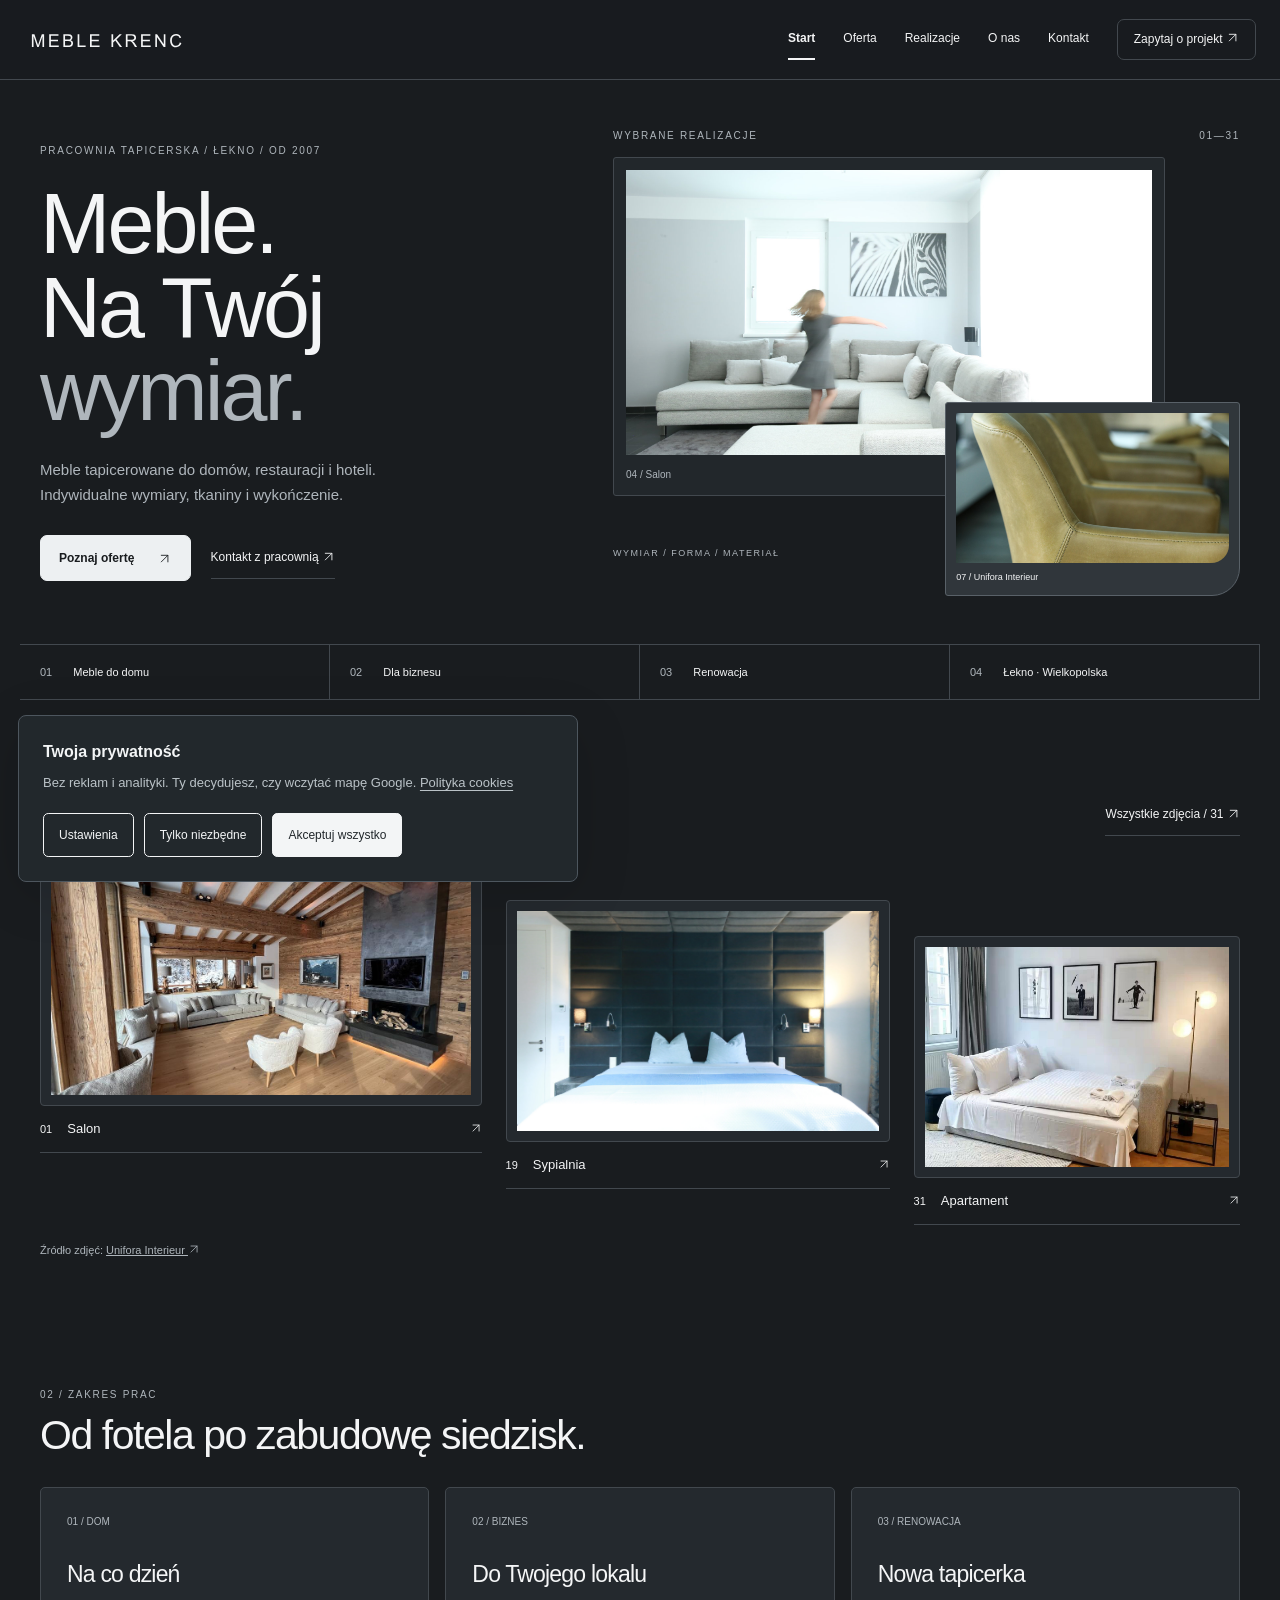
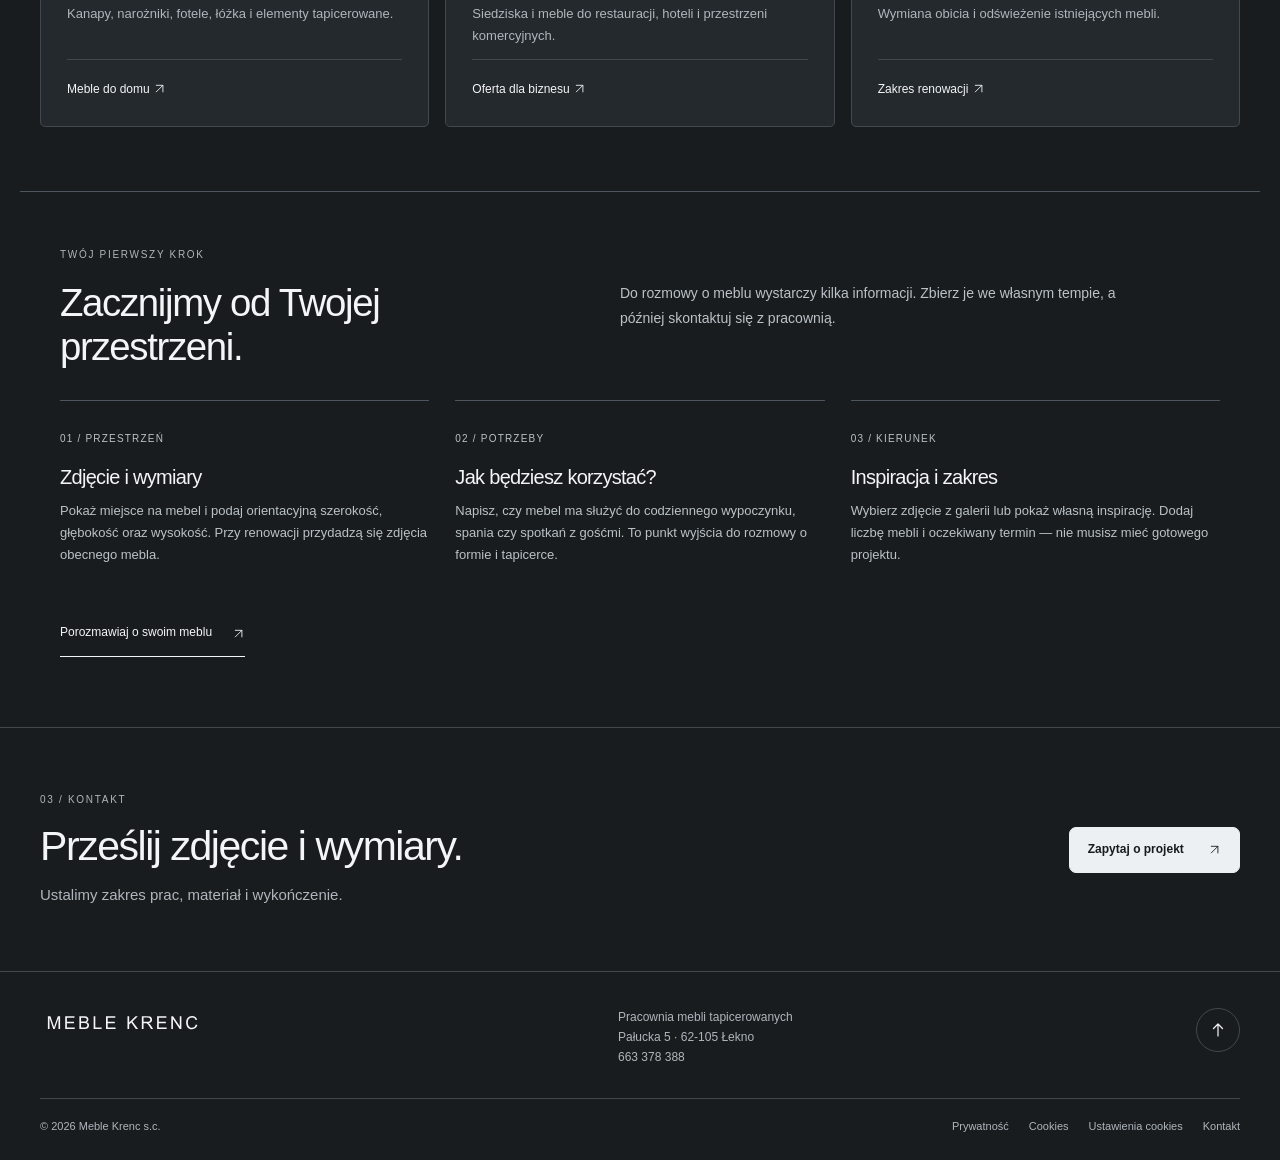
==== commit 1a75fbdc: "Polish navigation active states, mobile menus and practical project guidance" ====
--- a/index.html
+++ b/index.html
@@ -7,18 +7,18 @@
   <meta name="description" content="Meble Krenc — meble tapicerowane projektowane pod konkretną przestrzeń." />
   <title>Meble Krenc — meble tapicerowane na wymiar</title>
   <link rel="icon" href="assets/favicon.svg" type="image/svg+xml" />
-  <link rel="stylesheet" href="style.css?v=20260908-3" />
-  <script defer src="app.js?v=20260908-3"></script>
-<link rel="stylesheet" href="components.css?v=20260908-3"><script defer src="privacy.js?v=20260908-3"></script></head>
+  <link rel="stylesheet" href="style.css?v=20260908-4" />
+  <script defer src="app.js?v=20260908-4"></script>
+<link rel="stylesheet" href="components.css?v=20260908-4"><script defer src="privacy.js?v=20260908-4"></script><link rel="stylesheet" href="refinements.css?v=20260908-4"><script defer src="navigation.js?v=20260908-4"></script></head>
 <body data-proposal="editorial">
   <a class="skip" href="#main">Przejdź do treści</a>
   <header class="header" data-header>
     <a class="brand" href="index.html" aria-label="Meble Krenc — strona główna">
-      <img src="assets/logo.svg?v=20260908-3" alt="MEBLE KRENC" width="220" height="28">
+      <img src="assets/logo.svg?v=20260908-4" alt="MEBLE KRENC" width="220" height="28">
     </a>
     <button class="menu" type="button" aria-expanded="false" aria-controls="nav"><i></i><i></i><span class="sr-only">Menu</span></button>
     <nav id="nav" class="nav" aria-label="Główna nawigacja">
-      <a href="oferta.html">Oferta</a><a href="realizacje.html">Realizacje</a><a href="o-nas.html">O nas</a><a href="kontakt.html">Kontakt</a>
+      <a href="index.html">Start</a><a href="oferta.html">Oferta</a><a href="realizacje.html">Realizacje</a><a href="o-nas.html">O nas</a><a href="kontakt.html">Kontakt</a>
       <a class="nav-cta" href="kontakt.html">Zapytaj o projekt <b><svg class="ui-icon" viewBox="0 0 24 24" aria-hidden="true" focusable="false"><path d="M6 18 18 6M6 6h12v12"/></svg></b></a>
     </nav>
   </header>
@@ -28,8 +28,8 @@
 <div class="factbar"><span><b>01</b> Meble do domu</span><span><b>02</b> Dla biznesu</span><span><b>03</b> Renowacja</span><span><b>04</b> Łekno · Wielkopolska</span></div>
 <section class="section"><div class="section-heading"><div><p class="eyebrow">01 / Portfolio</p><h2>Indeks realizacji</h2></div><a class="text-button" href="realizacje.html">Wszystkie zdjęcia / 31 <svg class="ui-icon" viewBox="0 0 24 24" aria-hidden="true" focusable="false"><path d="M6 18 18 6M6 6h12v12"/></svg></a></div><div class="project-index"><a data-lightbox href="assets/living-01.jpg"><div class="project-photo"><img loading="lazy" src="assets/living-01.jpg" alt="Salon — Unifora Interieur"></div><div class="project-caption"><span>01</span><h3>Salon</h3><span><svg class="ui-icon" viewBox="0 0 24 24" aria-hidden="true" focusable="false"><path d="M6 18 18 6M6 6h12v12"/></svg></span></div></a><a data-lightbox href="assets/sleeping-01.jpg"><div class="project-photo"><img loading="lazy" src="assets/sleeping-01.jpg" alt="Sypialnia — Unifora Interieur"></div><div class="project-caption"><span>19</span><h3>Sypialnia</h3><span><svg class="ui-icon" viewBox="0 0 24 24" aria-hidden="true" focusable="false"><path d="M6 18 18 6M6 6h12v12"/></svg></span></div></a><a data-lightbox href="assets/apartments-02.jpg"><div class="project-photo"><img loading="lazy" src="assets/apartments-02.jpg" alt="Apartament — Unifora Interieur"></div><div class="project-caption"><span>31</span><h3>Apartament</h3><span><svg class="ui-icon" viewBox="0 0 24 24" aria-hidden="true" focusable="false"><path d="M6 18 18 6M6 6h12v12"/></svg></span></div></a></div><p class="source-note">Źródło zdjęć: <a href="https://www.unifora.at" target="_blank" rel="noreferrer">Unifora Interieur <svg class="ui-icon" viewBox="0 0 24 24" aria-hidden="true" focusable="false"><path d="M6 18 18 6M6 6h12v12"/></svg></a></p></section>
 <section class="section services"><div class="section-heading"><div><p class="eyebrow">02 / Zakres prac</p><h2>Od fotela po zabudowę siedzisk.</h2></div></div><div class="service-grid"><article><span>01 / DOM</span><h3>Na co dzień</h3><p>Kanapy, narożniki, fotele, łóżka i elementy tapicerowane.</p><a href="oferta.html#dom">Meble do domu <svg class="ui-icon" viewBox="0 0 24 24" aria-hidden="true" focusable="false"><path d="M6 18 18 6M6 6h12v12"/></svg></a></article><article><span>02 / BIZNES</span><h3>Do Twojego lokalu</h3><p>Siedziska i meble do restauracji, hoteli i przestrzeni komercyjnych.</p><a href="oferta.html#biznes">Oferta dla biznesu <svg class="ui-icon" viewBox="0 0 24 24" aria-hidden="true" focusable="false"><path d="M6 18 18 6M6 6h12v12"/></svg></a></article><article><span>03 / RENOWACJA</span><h3>Nowa tapicerka</h3><p>Wymiana obicia i odświeżenie istniejących mebli.</p><a href="oferta.html#renowacja">Zakres renowacji <svg class="ui-icon" viewBox="0 0 24 24" aria-hidden="true" focusable="false"><path d="M6 18 18 6M6 6h12v12"/></svg></a></article></div></section>
-<section class="cta"><div><p class="eyebrow">03 / Kontakt</p><h2>Prześlij zdjęcie i wymiary.</h2><p>Ustalimy zakres prac, materiał i wykończenie.</p></div><a class="button" href="kontakt.html">Zapytaj o projekt <svg class="ui-icon" viewBox="0 0 24 24" aria-hidden="true" focusable="false"><path d="M6 18 18 6M6 6h12v12"/></svg></a></section></main>
-  <footer class="footer"><div class="footer-top"><a class="brand footer-brand" href="index.html"><img src="assets/logo.svg?v=20260908-3" alt="MEBLE KRENC" width="220" height="28"></a><p>Pracownia mebli tapicerowanych<br />Pałucka 5 · 62-105 Łekno<br /><a href="tel:+48663378388">663 378 388</a></p><a class="footer-arrow" href="#main" aria-label="Wróć na górę"><svg class="ui-icon" viewBox="0 0 24 24" aria-hidden="true" focusable="false"><path d="M12 20V4m-6 6 6-6 6 6"/></svg></a></div><div class="footer-bottom"><span>© <span data-year></span> Meble Krenc s.c.</span><span><a href="polityka-prywatnosci.html">Prywatność</a><a href="cookies.html">Cookies</a><a href="ustawienia-cookies.html" data-cookie-open>Ustawienia cookies</a><a href="kontakt.html">Kontakt</a></span></div></footer>
+<section class="mk-advice" aria-labelledby="advice-heading"><p class="eyebrow">Twój pierwszy krok</p><div class="mk-advice-heading"><h2 id="advice-heading">Zacznijmy od Twojej przestrzeni.</h2><p>Do rozmowy o meblu wystarczy kilka informacji. Zbierz je we własnym tempie, a później skontaktuj się z pracownią.</p></div><ol class="mk-checklist"><li><span>01 / PRZESTRZEŃ</span><h3>Zdjęcie i wymiary</h3><p>Pokaż miejsce na mebel i podaj orientacyjną szerokość, głębokość oraz wysokość. Przy renowacji przydadzą się zdjęcia obecnego mebla.</p></li><li><span>02 / POTRZEBY</span><h3>Jak będziesz korzystać?</h3><p>Napisz, czy mebel ma służyć do codziennego wypoczynku, spania czy spotkań z gośćmi. To punkt wyjścia do rozmowy o formie i tapicerce.</p></li><li><span>03 / KIERUNEK</span><h3>Inspiracja i zakres</h3><p>Wybierz zdjęcie z galerii lub pokaż własną inspirację. Dodaj liczbę mebli i oczekiwany termin — nie musisz mieć gotowego projektu.</p></li></ol><a class="mk-advice-link" href="kontakt.html">Porozmawiaj o swoim meblu <svg class="ui-icon" viewBox="0 0 24 24" aria-hidden="true" focusable="false"><path d="M6 18 18 6M6 6h12v12"/></svg></a></section><section class="cta"><div><p class="eyebrow">03 / Kontakt</p><h2>Prześlij zdjęcie i wymiary.</h2><p>Ustalimy zakres prac, materiał i wykończenie.</p></div><a class="button" href="kontakt.html">Zapytaj o projekt <svg class="ui-icon" viewBox="0 0 24 24" aria-hidden="true" focusable="false"><path d="M6 18 18 6M6 6h12v12"/></svg></a></section></main>
+  <footer class="footer"><div class="footer-top"><a class="brand footer-brand" href="index.html"><img src="assets/logo.svg?v=20260908-4" alt="MEBLE KRENC" width="220" height="28"></a><p>Pracownia mebli tapicerowanych<br />Pałucka 5 · 62-105 Łekno<br /><a href="tel:+48663378388">663 378 388</a></p><a class="footer-arrow" href="#main" aria-label="Wróć na górę"><svg class="ui-icon" viewBox="0 0 24 24" aria-hidden="true" focusable="false"><path d="M12 20V4m-6 6 6-6 6 6"/></svg></a></div><div class="footer-bottom"><span>© <span data-year></span> Meble Krenc s.c.</span><span><a href="polityka-prywatnosci.html">Prywatność</a><a href="cookies.html">Cookies</a><a href="ustawienia-cookies.html" data-cookie-open>Ustawienia cookies</a><a href="kontakt.html">Kontakt</a></span></div></footer>
   <div class="lightbox" data-lightbox-root hidden><button data-lightbox-close aria-label="Zamknij"><svg class="ui-icon" viewBox="0 0 24 24" aria-hidden="true" focusable="false"><path d="m6 6 12 12M18 6 6 18"/></svg></button><img data-lightbox-image alt="" /></div>
 </body>
 </html>
--- a/refinements.css
+++ b/refinements.css
@@ -0,0 +1,11 @@
+html{scroll-padding-top:calc(var(--navigation-height,100px) + 24px)}main [id]{scroll-margin-top:12px}
+header.site-header,header.header{position:sticky;top:0;z-index:30;width:100%;transition:box-shadow .2s;background:var(--consent-bg)}header.has-scrolled{box-shadow:0 5px 24px #00000010}body[data-proposal=editorial] header.header{background:#191c1ff7}body[data-proposal=boutique] header.site-header{background:#f7f6f2f7}
+header nav a{position:relative;text-underline-offset:6px;transition:color .18s,background .18s}header nav a:not(.nav-cta){border-bottom:2px solid transparent!important}header nav a.is-current:not(.nav-cta){border-bottom-color:currentColor!important;font-weight:600}header nav a:hover{text-decoration:none;background:color-mix(in srgb,currentColor 6%,transparent)}header nav a:focus-visible{outline:2px solid currentColor;outline-offset:5px}footer a[aria-current=page]{text-decoration:underline;text-underline-offset:5px;font-weight:600}
+.menu[aria-expanded=true] svg{transform:rotate(45deg)}.menu svg{transition:transform .2s}.menu-toggle[aria-expanded=true] .menu-icon{transform:rotate(-45deg);border-bottom:0;height:0}.menu-toggle[aria-expanded=true] .menu-icon::after{content:'';display:block;width:18px;border-top:1px solid;transform:rotate(90deg)}body.navigation-open{overflow:hidden}.mk-nav-backdrop{position:fixed;inset:0;z-index:25;background:#10151880;backdrop-filter:blur(3px);border:0;padding:0;border-radius:0;width:100%;height:100%;cursor:default}
+.mk-advice{max-width:1240px;margin:0 auto;padding:55px 40px 70px;border-top:1px solid var(--consent-line)}.mk-advice-heading{display:grid;grid-template-columns:1fr 1.2fr;gap:60px;align-items:start;margin-bottom:32px}.mk-advice h2{font-size:clamp(28px,3vw,42px);line-height:1.13;margin:0}.mk-advice-heading>p{font-size:14px;line-height:1.75;max-width:500px;color:var(--consent-muted);margin:0}.mk-checklist{display:grid;grid-template-columns:repeat(3,1fr);gap:26px;list-style:none;margin:30px 0 0;padding:0}.mk-checklist li{border-top:1px solid var(--consent-line);padding:24px 0}.mk-checklist span{font-size:10px;letter-spacing:.12em;color:var(--consent-muted)}.mk-checklist h3{font-size:20px;margin:16px 0 12px}.mk-checklist p{font-size:13px;line-height:1.7;color:var(--consent-muted);margin:0}.mk-faq{margin-top:30px}.mk-faq details{border-top:1px solid var(--consent-line)}.mk-faq details:last-child{border-bottom:1px solid var(--consent-line)}.mk-faq summary{min-height:60px;cursor:pointer;list-style:none;display:flex;align-items:center;justify-content:space-between;gap:20px;padding:18px 0;font-size:15px}.mk-faq summary::-webkit-details-marker{display:none}.mk-faq summary .ui-icon{width:18px;height:18px;transition:transform .2s}.mk-faq details[open] summary .ui-icon{transform:rotate(45deg)}.mk-faq details p{max-width:720px;color:var(--consent-muted);font-size:14px;line-height:1.8;margin:0;padding:0 0 24px}.mk-advice-link{display:inline-flex;align-items:center;gap:20px;padding:13px 0;border-bottom:1px solid currentColor;margin-top:20px;font-size:12px}.mk-advice-link:hover{text-decoration:none;gap:26px}.mk-advice .eyebrow{margin-bottom:18px}.mk-advice a:focus-visible,.mk-faq summary:focus-visible{outline:2px solid currentColor;outline-offset:5px}
+body[data-proposal=boutique] .mk-checklist li{background:#edf0e8;border:0;border-radius:14px;padding:26px}body[data-proposal=gallery] .mk-advice{max-width:1600px;padding-left:clamp(20px,4.5vw,72px);padding-right:clamp(20px,4.5vw,72px)}.gallery-status{font-size:11px;color:var(--consent-muted);margin-bottom:20px}a,button,summary{-webkit-tap-highlight-color:transparent}
+@media(max-width:700px){.mk-advice{padding:40px 20px!important}.mk-advice-heading{grid-template-columns:1fr;gap:20px}.mk-checklist{grid-template-columns:1fr;gap:0}.mk-checklist li{padding:22px 0}.mk-checklist h3{margin-top:10px}body[data-proposal=boutique] .mk-checklist{gap:12px}.mk-faq summary{font-size:14px}.mk-faq details p{font-size:13px}body[data-proposal=boutique] header nav{position:absolute;top:100%;left:0;right:0;margin:0;padding:12px 20px 22px;background:var(--consent-bg);border-bottom:1px solid var(--consent-line);max-height:calc(100dvh - var(--navigation-height));overflow:auto}body[data-proposal=boutique] header nav a{padding:16px 12px}body[data-proposal=boutique] header nav a.is-current{background:#e8ede3;border-color:transparent!important;border-radius:8px}}
+@media(max-width:680px){body[data-proposal=gallery] header nav{position:absolute;top:100%;left:0;right:0;margin:0;padding:12px 20px 22px;background:#fff;border-bottom:1px solid #ddd;max-height:calc(100dvh - var(--navigation-height));overflow:auto}body[data-proposal=gallery] header nav a{padding:16px 12px}body[data-proposal=gallery] header nav a.is-current{background:#171a18;color:#fff;border-color:transparent!important}}
+@media(max-width:640px){body[data-proposal=editorial] header nav{position:absolute;inset:auto 0 auto 0;top:100%;margin:0;padding:12px 20px 22px;background:#22282c;border-bottom:1px solid #4d565e;max-height:calc(100dvh - var(--navigation-height));overflow:auto}body[data-proposal=editorial] header nav a{padding:16px 12px}body[data-proposal=editorial] header nav a.is-current{background:#35404a;border-color:transparent!important;border-radius:6px}}
+body[data-proposal=editorial] .menu svg{width:22px;height:22px;transform:none}@media(max-width:680px){body[data-proposal=gallery] header nav a{font-size:16px}}@media(max-width:700px){body[data-proposal=boutique] header nav a{font-size:14px}}
+@media(prefers-reduced-motion:reduce){header.site-header,header.header,header nav a,.menu svg,.mk-faq summary .ui-icon{transition:none}}
